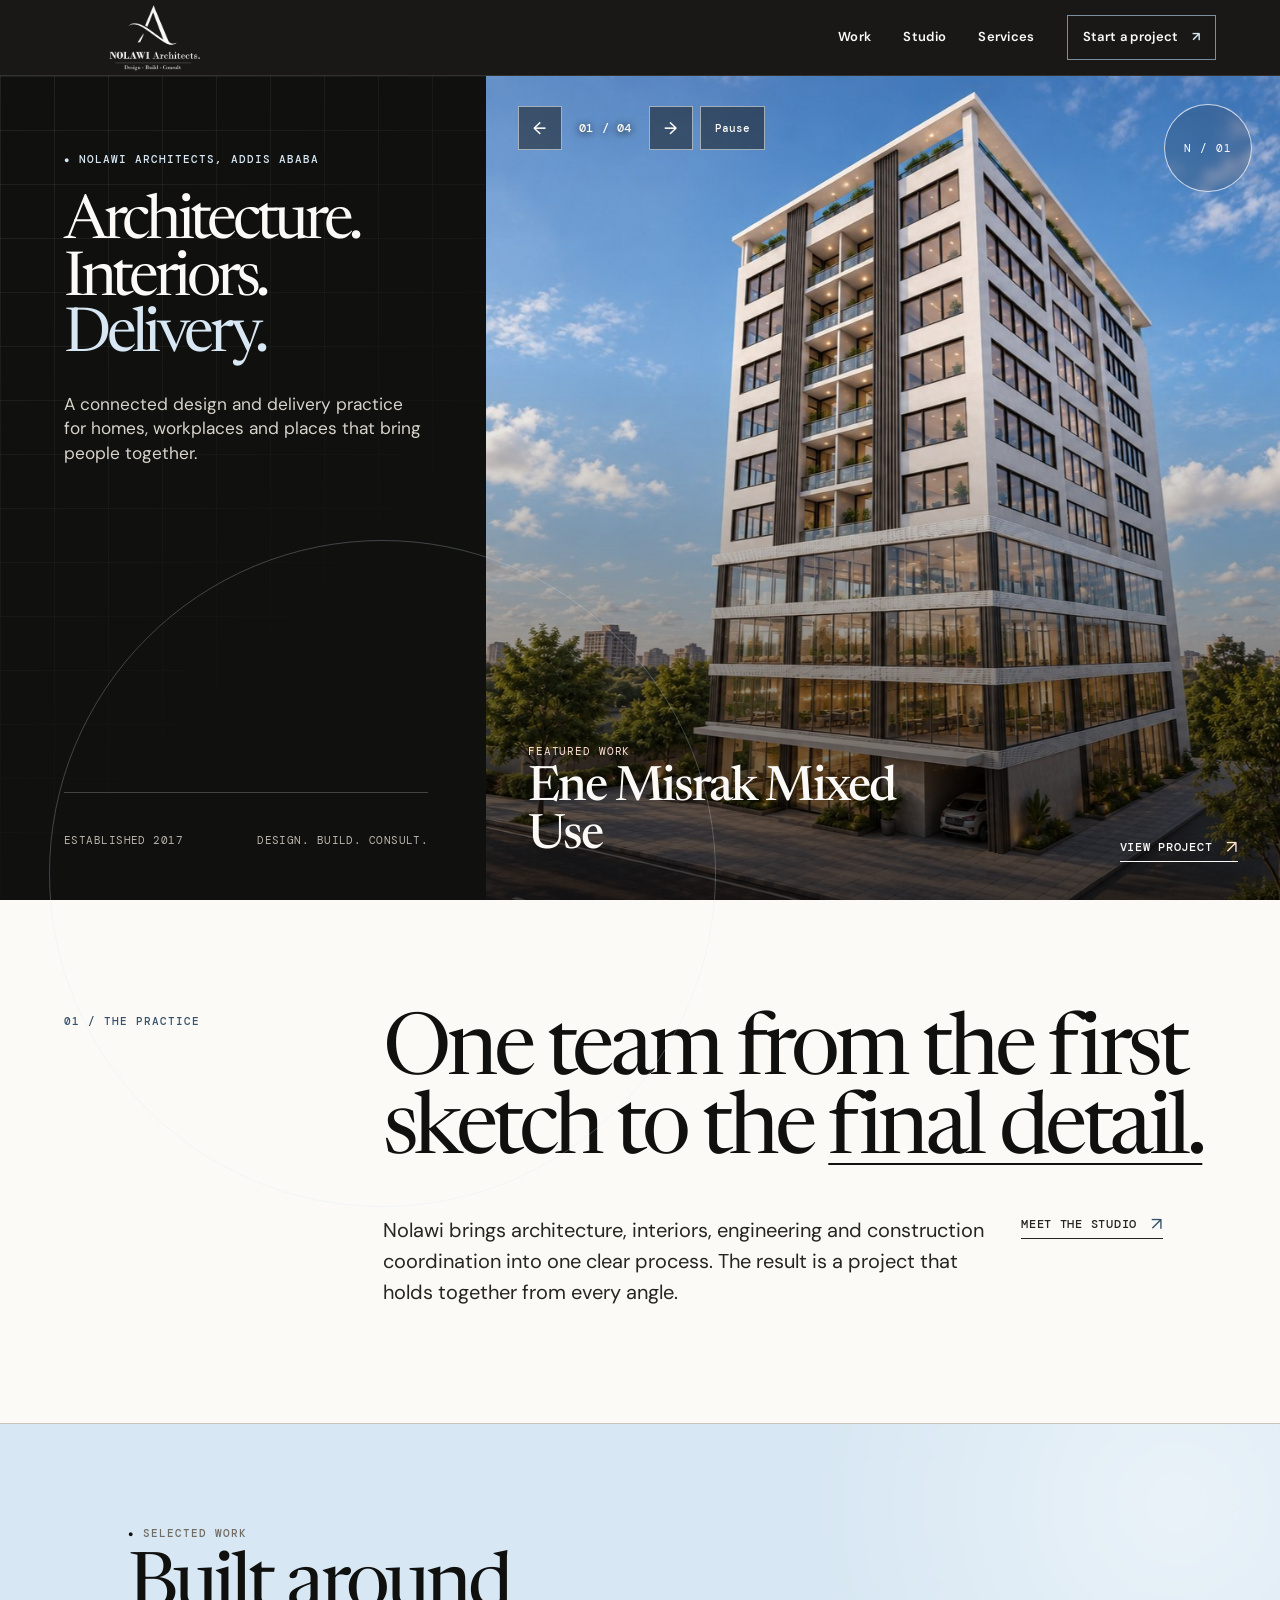
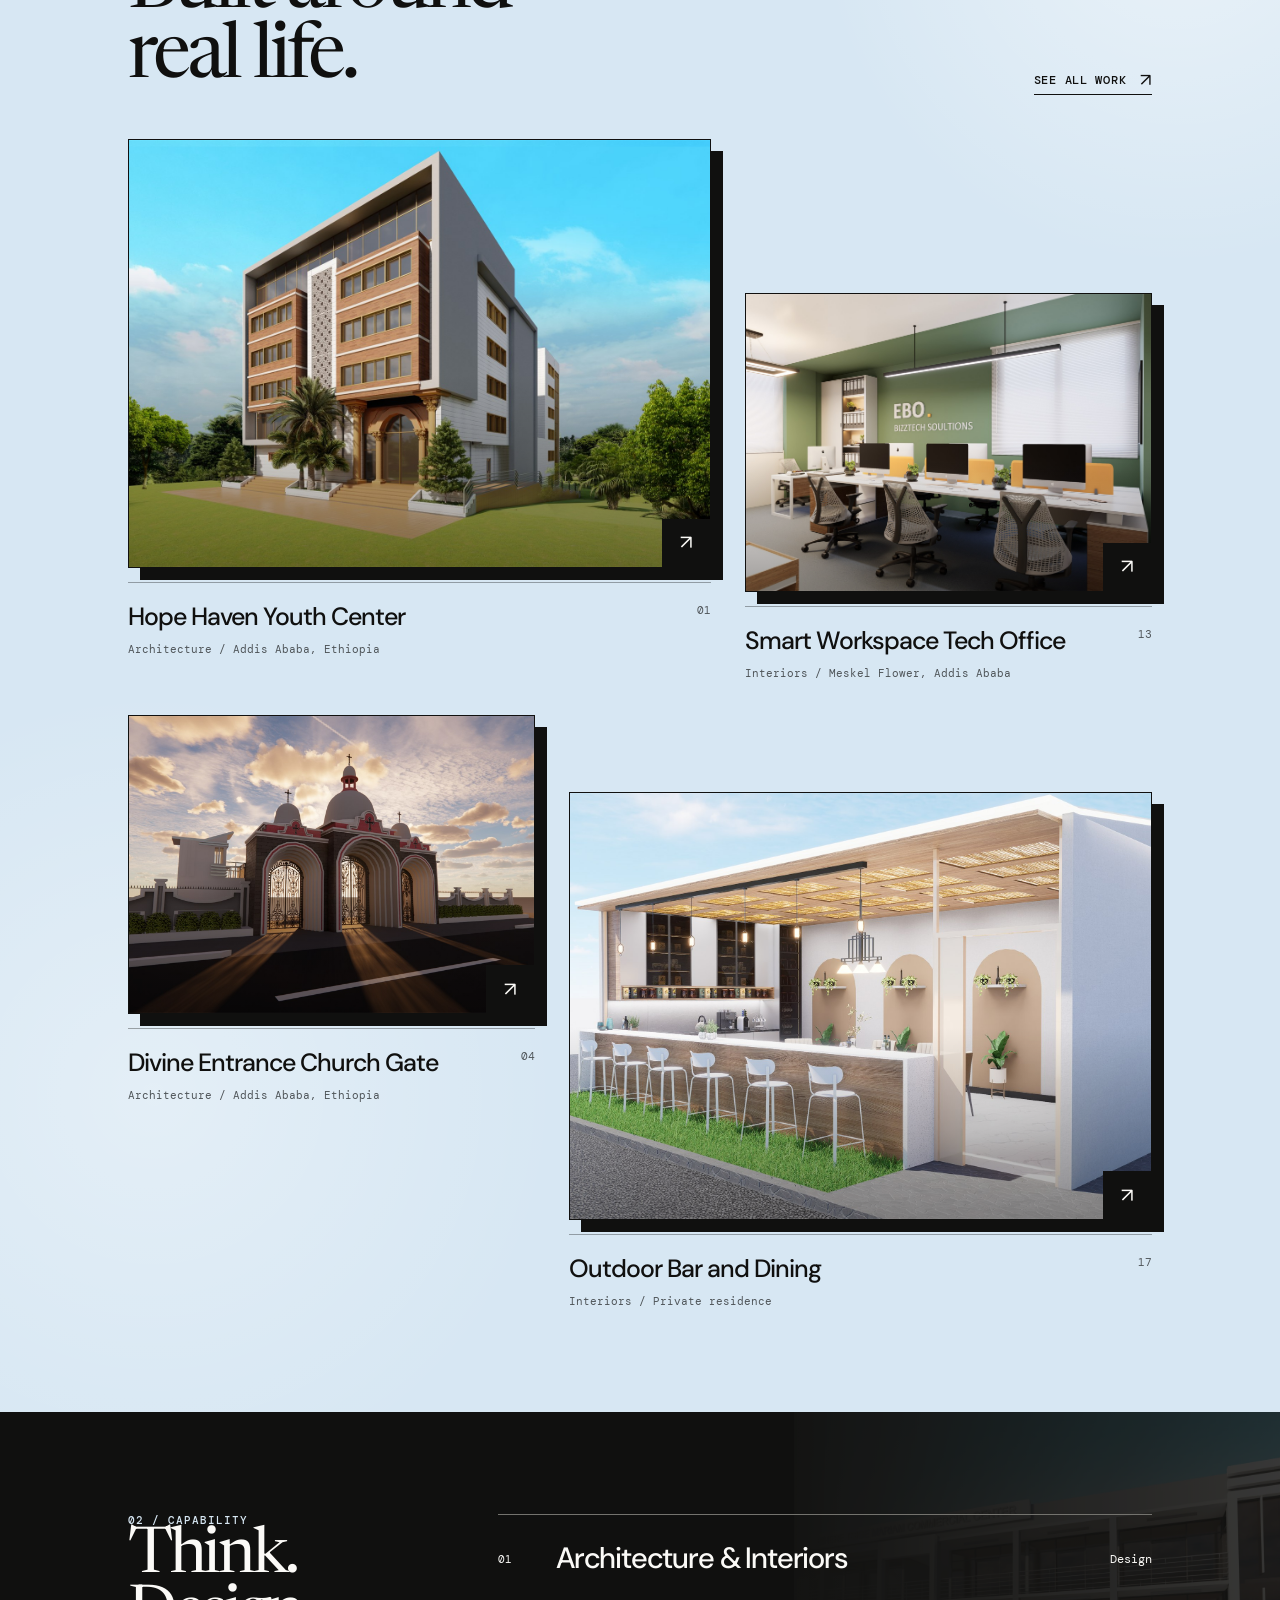
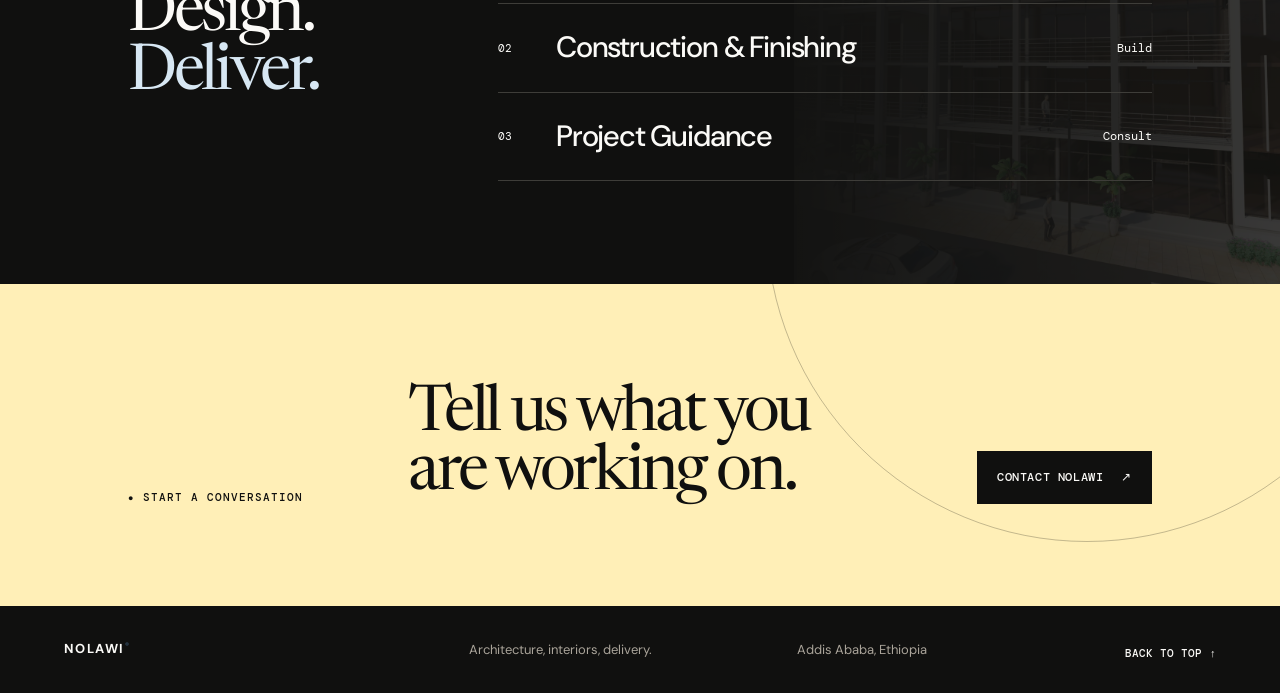
==== index.html @ b0839beb "Align homepage slider with full project catalogue" ====
<!doctype html>
<html lang="en"><head><meta charset="utf-8"><meta name="viewport" content="width=device-width,initial-scale=1"><meta name="theme-color" content="#f5f1e9"><meta name="description" content="Nolawi Architects. Architecture, interiors and project delivery in Addis Ababa."><title>Nolawi Architects | Architecture, Interiors, Delivery</title><link rel="stylesheet" href="styles.css?build=20261101r2"><script src="script.js?build=20261101r2" defer></script></head>
<body id="top"><header class="site-header"><a class="brand" href="index.html" aria-label="Nolawi Architects home"><img src="assets/logo.webp" alt="Nolawi Architects"></a><button class="menu-toggle" type="button" aria-expanded="false" aria-controls="site-nav" aria-label="Open navigation"><span></span><span></span></button><nav class="site-nav" id="site-nav" aria-label="Primary"><a href="work.html">Work</a><a href="studio.html">Studio</a><a href="services.html">Services</a><a class="nav-cta" href="contact.html">Start a project <span>↗</span></a></nav></header>
<main><section class="hero"><div class="hero-intro"><div><p class="eyebrow">Nolawi Architects, Addis Ababa</p><h1 class="display">Architecture.<br>Interiors.<br><em>Delivery.</em></h1><p class="hero-copy">A connected design and delivery practice for homes, workplaces and places that bring people together.</p></div><div class="hero-meta"><span>Established 2017</span><span>Design. Build. Consult.</span></div></div><figure class="hero-visual" data-hero-slider data-slide-number="N / 01" aria-label="Featured architecture projects">
  <div class="hero-slides" data-hero-slides>
    <img class="hero-slide is-active" src="assets/project-05.jpg" alt="Ene Misrak Mixed Use by Nolawi Architects" fetchpriority="high" decoding="async" aria-hidden="false">
    <img class="hero-slide" data-src="assets/project-01.jpg" alt="Hope Haven Youth Center by Nolawi Architects" decoding="async" aria-hidden="true">
    <img class="hero-slide" data-src="assets/project-04.jpg" alt="Divine Entrance Church Gate by Nolawi Architects" decoding="async" aria-hidden="true">
    <img class="hero-slide" data-src="assets/project-13.jpg" alt="Smart Workspace Tech Office by Nolawi Architects" decoding="async" aria-hidden="true">
  </div>
  <div class="hero-slider-controls" role="group" aria-label="Featured projects slideshow">
    <button type="button" data-hero-prev aria-label="Previous featured project">←</button>
    <span class="hero-slide-count" data-hero-count aria-live="off">01 / 04</span>
    <button type="button" data-hero-next aria-label="Next featured project">→</button>
    <button type="button" data-hero-toggle aria-label="Pause slideshow" aria-pressed="false">Pause</button>
  </div>
  <figcaption class="hero-caption"><div><small>Featured work</small><strong data-hero-title>Ene Misrak Mixed Use</strong></div><a class="text-link" data-hero-link href="project.html?slug=ene-misrak">View project <span>↗</span></a></figcaption>
</figure></section>
<section class="statement"><p class="section-no">01 / The practice</p><div><h2 class="display">One team from the first sketch to the <em>final detail.</em></h2><div class="statement-copy"><p>Nolawi brings architecture, interiors, engineering and construction coordination into one clear process. The result is a project that holds together from every angle.</p><a class="text-link" href="studio.html">Meet the studio <span>↗</span></a></div></div></section>
<section class="featured" id="work"><div class="shell"><div class="section-head"><div><p class="eyebrow">Selected work</p><h2 class="display">Built around<br>real life.</h2></div><a class="text-link" href="work.html">See all work <span>↗</span></a></div><div class="project-list"><a class="project-card" href="project.html?slug=hope-haven"><div class="project-image"><img src="assets/garden-house.webp" alt="Hope Haven Youth Center"><i class="project-mark">↗</i></div><div class="project-info"><div><h3>Hope Haven Youth Center</h3><p>Architecture / Addis Ababa</p></div><small>01</small></div></a><a class="project-card" href="project.html?slug=ebo-bizztech"><div class="project-image"><img src="assets/studio-office.webp" alt="EBO BizzTech Office"><i class="project-mark">↗</i></div><div class="project-info"><div><h3>EBO BizzTech Office</h3><p>Interior design / Addis Ababa</p></div><small>04</small></div></a><a class="project-card" href="project.html?slug=bihere-tsige"><div class="project-image"><img src="assets/house-of-light.webp" alt="Bihere Tsige St. Mary Church"><i class="project-mark">↗</i></div><div class="project-info"><div><h3>Bihere Tsige St. Mary Church</h3><p>Architecture / Addis Ababa</p></div><small>02</small></div></a><a class="project-card" href="project.html?slug=outdoor-bar"><div class="project-image"><img src="assets/outdoor-table.webp" alt="Outdoor Bar and Dining"><i class="project-mark">↗</i></div><div class="project-info"><div><h3>Outdoor Bar &amp; Dining</h3><p>Interior design / Private residence</p></div><small>05</small></div></a></div></div></section>
<section class="services-strip"><div class="shell"><div><p class="section-no">02 / Capability</p><h2 class="display">Think.<br>Design.<br><em>Deliver.</em></h2></div><div class="service-rows"><a class="service-row" href="services.html#design"><span>01</span><strong>Architecture &amp; Interiors</strong><small>Design</small></a><a class="service-row" href="services.html#build"><span>02</span><strong>Construction &amp; Finishing</strong><small>Build</small></a><a class="service-row" href="services.html#consult"><span>03</span><strong>Project Guidance</strong><small>Consult</small></a></div></div></section><section class="contact-panel"><div class="shell"><p class="eyebrow">Start a conversation</p><h2 class="display">Tell us what you<br>are working on.</h2><a class="button" href="contact.html">Contact Nolawi <span>↗</span></a></div></section></main>
<footer class="site-footer"><a class="footer-wordmark" href="index.html">NOLAWI<sup>®</sup></a><span>Architecture, interiors, delivery.</span><span>Addis Ababa, Ethiopia</span><a class="to-top" href="#top">Back to top ↑</a></footer></body></html>
---- styles.css ----
@import url('https://fonts.googleapis.com/css2?family=DM+Mono:wght@400;500&family=DM+Sans:opsz,wght@9..40,400;9..40,500;9..40,600;9..40,700&family=Newsreader:opsz,wght@6..72,400;6..72,500;6..72,600&display=swap');

:root {
  --paper: #f5f1e9;
  --white: #fffdf9;
  --ink: #171716;
  --coal: #292724;
  --quiet: #6b6861;
  --line: #d5cfc5;
  --clay: #a6452e;
  --sand: #e9dfd0;
  --display: 'Newsreader', Georgia, serif;
  --sans: 'DM Sans', Arial, sans-serif;
  --mono: 'DM Mono', monospace;
  --edge: clamp(20px, 5vw, 78px);
  --max: 1380px;
}

* { box-sizing: border-box; }
html { scroll-behavior: smooth; scroll-padding-top: 90px; }
body { margin: 0; background: var(--paper); color: var(--ink); font: 400 16px/1.55 var(--sans); -webkit-font-smoothing: antialiased; }
img { display: block; max-width: 100%; }
a { color: inherit; text-decoration: none; }
button { color: inherit; font: inherit; }
h1, h2, h3, p, figure { margin: 0; }
.shell { width: min(calc(100% - var(--edge) * 2), var(--max)); margin-inline: auto; }
.display { font-family: var(--display); font-weight: 400; letter-spacing: -.052em; line-height: .92; }
.eyebrow, .section-no { font: 500 11px/1.2 var(--mono); letter-spacing: .09em; text-transform: uppercase; }
.eyebrow { color: var(--quiet); }
.eyebrow::before { content: '●'; margin-right: 9px; color: var(--clay); font-size: 9px; }
.section-no { color: var(--clay); }

/* Shared navigation */
.site-header { position: sticky; top: 0; z-index: 30; display: flex; align-items: center; justify-content: space-between; gap: 24px; height: 84px; padding: 0 var(--edge); border-bottom: 1px solid var(--line); background: rgba(245, 241, 233, .94); backdrop-filter: blur(14px); }
.brand { display: block; width: 148px; height: 61px; }
.brand img { width: 100%; height: 100%; object-fit: contain; object-position: left center; }
.site-nav { display: flex; align-items: center; gap: clamp(20px, 2.5vw, 42px); font-size: 13px; font-weight: 600; letter-spacing: .025em; }
.site-nav a { transition: color .2s ease, background .2s ease; }
.site-nav a:hover, .site-nav a[aria-current='page'] { color: var(--clay); }
.site-nav .nav-cta { display: inline-flex; align-items: center; gap: 13px; padding: 11px 15px; color: var(--white); background: var(--ink); }
.site-nav .nav-cta:hover { color: var(--white); background: var(--clay); }
.nav-cta span { color: #f2bdab; }
.menu-toggle { display: none; }
.site-footer { display: grid; grid-template-columns: 1.25fr 1fr 1fr auto; gap: 22px; align-items: end; padding: 33px var(--edge); color: var(--quiet); border-top: 1px solid var(--line); font-size: 13px; }
.footer-wordmark { color: var(--ink); font-weight: 700; letter-spacing: .11em; }
.footer-wordmark sup { color: var(--clay); font-size: 8px; }
.to-top { color: var(--ink); text-align: right; font: 500 11px var(--mono); text-transform: uppercase; }
.text-link { display: inline-flex; align-items: center; gap: 14px; padding-bottom: 5px; border-bottom: 1px solid currentColor; font: 500 12px var(--mono); letter-spacing: .06em; text-transform: uppercase; white-space: nowrap; }
.text-link span { color: var(--clay); font: 18px/1 var(--sans); transition: transform .2s ease; }
.text-link:hover span { transform: translate(3px, -3px); }
.button { display: inline-flex; align-items: center; justify-content: center; gap: 18px; min-height: 53px; padding: 0 20px; color: var(--white); background: var(--ink); font: 500 12px var(--mono); letter-spacing: .05em; text-transform: uppercase; transition: transform .2s ease, background .2s ease; }
.button:hover { transform: translateY(-3px); background: var(--clay); }

/* Home */
.hero { display: grid; grid-template-columns: minmax(280px, .88fr) minmax(0, 1.5fr); min-height: calc(100svh - 84px); }
.hero-intro { display: flex; flex-direction: column; justify-content: space-between; padding: clamp(42px, 7vw, 104px) clamp(24px, 4vw, 62px) clamp(38px, 5vw, 68px) var(--edge); border-right: 1px solid var(--line); }
.hero-intro h1 { max-width: 540px; margin: 22px 0 26px; font-size: clamp(57px, 6.4vw, 106px); }
.hero-intro h1 em, .statement h2 em, .services-strip h2 em, .page-intro h1 em, .studio-copy h2 em { color: var(--clay); font-style: normal; }
.hero-copy { max-width: 360px; color: var(--coal); font-size: clamp(17px, 1.4vw, 21px); line-height: 1.42; }
.hero-meta { display: flex; justify-content: space-between; gap: 18px; padding-top: 40px; border-top: 1px solid var(--line); color: var(--quiet); font: 11px/1.45 var(--mono); letter-spacing: .04em; text-transform: uppercase; }
.hero-visual { position: relative; min-height: 560px; overflow: hidden; background: #c5c0b6; }
.hero-visual img { position: absolute; inset: 0; width: 100%; height: 100%; object-fit: cover; object-position: center; transform: translate3d(0, var(--scroll-shift, 0), 0) scale(1.04); transition: transform .18s linear; }
.hero-visual::after, .project-image::after { position: absolute; inset: 55% 0 0; content: ''; background: linear-gradient(transparent, rgba(0, 0, 0, .38)); pointer-events: none; }
.hero-caption { position: absolute; z-index: 1; right: clamp(24px, 4vw, 56px); bottom: clamp(24px, 4vw, 56px); left: clamp(24px, 4vw, 56px); display: flex; align-items: end; justify-content: space-between; gap: 20px; color: var(--white); }
.hero-caption small { display: block; margin-bottom: 7px; color: #ffe0d5; font: 11px var(--mono); letter-spacing: .08em; text-transform: uppercase; }
.hero-caption strong { display: block; font: 500 clamp(27px, 3.3vw, 48px)/1 var(--display); letter-spacing: -.04em; }
.hero-caption .text-link span { color: #ffe0d5; }
.statement { display: grid; grid-template-columns: .6fr 1.4fr; gap: 7vw; padding: clamp(70px, 10vw, 145px) var(--edge); border-bottom: 1px solid var(--line); }
.statement h2 { max-width: 800px; font-size: clamp(42px, 5.3vw, 76px); }
.statement-copy { align-self: end; max-width: 440px; color: var(--coal); font-size: 18px; }
.statement-copy .text-link { margin-top: 28px; }
.featured { padding: clamp(66px, 8vw, 112px) var(--edge); color: var(--white); background: var(--ink); }
.section-head { display: flex; align-items: end; justify-content: space-between; gap: 24px; margin-bottom: 44px; }
.section-head h2 { margin-top: 14px; font-size: clamp(47px, 5.1vw, 73px); }
.section-head .eyebrow { color: #c4bdb1; }
.section-head .eyebrow::before, .section-head .text-link span { color: #f29b7c; }
.project-list { display: grid; grid-template-columns: repeat(12, 1fr); gap: 26px; }
.project-card { display: block; min-width: 0; }
.project-card:nth-child(1) { grid-column: span 7; }
.project-card:nth-child(2) { grid-column: span 5; padding-top: 12vw; }
.project-card:nth-child(3) { grid-column: span 5; }
.project-card:nth-child(4) { grid-column: span 7; padding-top: 6vw; }
.project-image { position: relative; overflow: hidden; aspect-ratio: 1.36; background: #4c4a46; }
.project-image img { width: 100%; height: 100%; object-fit: cover; transition: transform .7s cubic-bezier(.2, .65, .25, 1); }
.project-card:hover .project-image img { transform: scale(1.045); }
.project-mark { position: absolute; z-index: 1; right: 0; bottom: 0; display: grid; width: 48px; height: 48px; place-items: center; color: var(--ink); background: #f29b7c; font-size: 20px; }
.project-info { display: flex; justify-content: space-between; gap: 20px; margin-top: 14px; padding-top: 15px; border-top: 1px solid rgba(255, 255, 255, .25); }
.project-info h3 { font-size: clamp(18px, 2vw, 25px); font-weight: 500; letter-spacing: -.04em; }
.project-info p, .project-info small { margin-top: 5px; color: #c4bdb1; font: 11px/1.4 var(--mono); }
.project-info small { flex: none; }
.services-strip { padding: clamp(68px, 8vw, 112px) var(--edge); background: var(--sand); }
.services-strip > .shell { display: grid; grid-template-columns: .6fr 1.4fr; gap: 7vw; }
.services-strip h2 { font-size: clamp(42px, 5vw, 70px); }
.service-rows { border-top: 1px solid var(--ink); }
.service-row { display: grid; grid-template-columns: 42px 1fr auto; align-items: center; gap: 20px; padding: 21px 0; border-bottom: 1px solid var(--line); transition: padding .2s ease; }
.service-row:hover { padding-inline: 9px; }
.service-row span { color: var(--clay); font: 11px var(--mono); }
.service-row strong { font-size: clamp(21px, 2.3vw, 31px); font-weight: 500; letter-spacing: -.04em; }
.service-row small { color: var(--quiet); font: 12px var(--mono); }
.contact-panel { padding: clamp(66px, 8vw, 112px) var(--edge); color: var(--white); background: var(--clay); }
.contact-panel > .shell { display: grid; grid-template-columns: .6fr 1.4fr auto; gap: 5vw; align-items: end; }
.contact-panel .eyebrow { color: #ffd9cf; }
.contact-panel .eyebrow::before { color: var(--white); }
.contact-panel h2 { font-size: clamp(45px, 5vw, 72px); }
.contact-panel .button { color: var(--ink); background: var(--white); }

/* Interior pages */
.page-intro { display: grid; grid-template-columns: .7fr 1.3fr; gap: 8vw; padding: clamp(75px, 10vw, 136px) var(--edge) clamp(55px, 7vw, 92px); border-bottom: 1px solid var(--line); }
.page-intro h1 { margin-top: 17px; font-size: clamp(55px, 7.2vw, 106px); }
.page-intro p { align-self: end; max-width: 470px; font-size: clamp(18px, 1.8vw, 24px); line-height: 1.38; }
.page-intro p:last-child { color: var(--quiet); font: 12px/1.5 var(--mono); letter-spacing: .04em; text-transform: uppercase; }
.work-page { padding: 0 var(--edge) clamp(76px, 9vw, 128px); }
.filter-bar { display: flex; align-items: center; gap: 10px; padding: 25px 0; border-bottom: 1px solid var(--line); }
.filter-title { margin-right: auto; color: var(--quiet); font: 11px var(--mono); letter-spacing: .07em; text-transform: uppercase; }
.filter-button { padding: 8px 11px; border: 1px solid transparent; color: var(--quiet); background: transparent; cursor: pointer; font: 500 11px var(--mono); letter-spacing: .05em; text-transform: uppercase; }
.filter-button.is-active, .filter-button:hover { border-color: var(--ink); color: var(--ink); }
.all-projects { display: grid; grid-template-columns: repeat(3, minmax(0, 1fr)); gap: 54px 26px; padding-top: 42px; }
.all-projects .project-card { grid-column: auto; padding-top: 0; color: var(--ink); }
.all-projects .project-info { border-color: var(--line); }
.all-projects .project-info p, .all-projects .project-info small { color: var(--quiet); }
.all-projects .project-mark { color: var(--white); background: var(--clay); }
.all-projects .project-card[hidden] { display: none; }
.studio-grid { display: grid; grid-template-columns: 1fr 1fr; gap: 8vw; align-items: center; padding: clamp(62px, 8vw, 114px) var(--edge); }
.studio-photo { overflow: hidden; aspect-ratio: .95; }
.studio-photo img, .project-hero img { width: 100%; height: 100%; object-fit: cover; transform: translate3d(0, var(--scroll-shift, 0), 0) scale(1.04); transition: transform .18s linear; }
.studio-copy h2 { margin: 19px 0 24px; font-size: clamp(43px, 5vw, 69px); }
.studio-copy p:not(.eyebrow) { max-width: 500px; margin-bottom: 16px; color: var(--coal); font-size: 17px; }
.principles { padding: clamp(65px, 8vw, 106px) var(--edge); color: var(--white); background: var(--ink); }
.principle-grid { display: grid; grid-template-columns: repeat(3, 1fr); gap: 28px; margin-top: 42px; }
.principle { padding-top: 16px; border-top: 1px solid rgba(255, 255, 255, .27); }
.principle span { color: #f29b7c; font: 11px var(--mono); }
.principle h3 { margin: 34px 0 9px; font: 500 clamp(23px, 2.5vw, 34px) var(--display); letter-spacing: -.04em; }
.principle p { max-width: 330px; color: #c6beb1; }
.service-page { padding: 0 var(--edge) clamp(72px, 9vw, 120px); }
.service-card { display: grid; grid-template-columns: .65fr 1.35fr; gap: 8vw; padding: 35px 0; border-bottom: 1px solid var(--line); scroll-margin-top: 100px; }
.service-title { display: flex; align-items: baseline; gap: 18px; }
.service-title span { color: var(--clay); font: 11px var(--mono); }
.service-title h2 { font-size: clamp(36px, 5vw, 65px); }
.service-desc { display: grid; grid-template-columns: 1fr 1fr; gap: 30px; align-items: start; }
.service-desc > p { font-size: 18px; }
.service-desc ul { margin: 0; padding: 0; list-style: none; }
.service-desc li { padding: 7px 0; border-bottom: 1px solid var(--line); color: var(--quiet); }
.contact-grid { display: grid; grid-template-columns: 1fr 1fr; gap: 6vw; padding: clamp(62px, 8vw, 112px) var(--edge); }
.contact-email { display: inline-flex; align-items: center; justify-content: space-between; width: 100%; padding: 18px 0; border-bottom: 2px solid var(--ink); font-size: clamp(22px, 3vw, 41px); letter-spacing: -.05em; overflow-wrap: anywhere; }
.contact-email span { color: var(--clay); }
.contact-list { display: grid; grid-template-columns: 100px 1fr; gap: 13px 20px; margin-top: 34px; }
.contact-list dt { color: var(--quiet); font: 11px var(--mono); letter-spacing: .06em; text-transform: uppercase; }
.contact-list dd { margin: 0; }
.contact-list a:hover { color: var(--clay); }
.contact-location { display: flex; flex-direction: column; justify-content: space-between; min-height: 390px; padding: clamp(30px, 5vw, 65px); color: var(--white); background: var(--ink); }
.contact-location h2 { font-size: clamp(40px, 5vw, 67px); }
.contact-location p { color: #c9c0b4; }
.contact-location .text-link span { color: #f29b7c; }
.project-header { padding: clamp(65px, 8vw, 116px) var(--edge) 40px; }
.project-header h1 { max-width: 1050px; margin: 15px 0 28px; font-size: clamp(55px, 7.5vw, 105px); }
.project-summary { display: flex; align-items: end; justify-content: space-between; gap: 30px; max-width: 960px; padding-top: 18px; border-top: 1px solid var(--line); }
.project-summary p { max-width: 620px; font-size: clamp(18px, 1.9vw, 25px); }
.project-hero { height: min(58vw, 760px); margin: 0 var(--edge); overflow: hidden; background: #ccc6bb; }
.project-copy { display: grid; grid-template-columns: .6fr 1.4fr; gap: 8vw; padding: clamp(65px, 8vw, 110px) var(--edge); }
.project-copy > div { max-width: 700px; }
.project-copy p:last-child { font-size: clamp(19px, 2vw, 26px); line-height: 1.5; }
.project-copy .button { margin-top: 28px; }

@media (max-width: 900px) {
  .hero, .page-intro, .statement, .services-strip > .shell, .contact-panel > .shell { grid-template-columns: 1fr; }
  .hero-intro { border-right: 0; }
  .hero-visual { min-height: 580px; }
  .contact-panel > .shell { gap: 32px; }
  .all-projects { grid-template-columns: repeat(2, minmax(0, 1fr)); }
  .studio-grid, .contact-grid { gap: 42px; }
  .site-footer { grid-template-columns: 1fr 1fr; }
  .to-top { text-align: left; }
}

@media (max-width: 640px) {
  :root { --edge: 20px; }
  body { font-size: 15px; }
  .site-header { height: 68px; }
  .brand { width: 130px; height: 54px; }
  .menu-toggle { display: grid; width: 40px; height: 40px; place-items: center; border: 1px solid var(--ink); background: transparent; cursor: pointer; }
  .menu-toggle span { display: block; width: 16px; height: 1px; margin: 3px 0; background: var(--ink); transition: transform .2s ease; }
  .menu-toggle[aria-expanded='true'] span:first-child { transform: translateY(3.5px) rotate(45deg); }
  .menu-toggle[aria-expanded='true'] span:last-child { transform: translateY(-3.5px) rotate(-45deg); }
  .site-nav { position: absolute; top: 68px; right: 0; left: 0; display: none; flex-direction: column; align-items: stretch; gap: 0; padding: 10px var(--edge) 20px; border-bottom: 1px solid var(--ink); background: var(--paper); }
  .site-nav.is-open { display: flex; }
  .site-nav a { padding: 13px 0; border-bottom: 1px solid var(--line); font-size: 16px; }
  .site-nav .nav-cta { justify-content: space-between; margin-top: 10px; padding: 13px; border: 0; }
  .hero { min-height: auto; }
  .hero-intro { min-height: 520px; padding: 57px var(--edge) 30px; }
  .hero-intro h1 { font-size: clamp(54px, 15vw, 80px); }
  .hero-meta { padding-top: 28px; }
  .hero-visual { min-height: 510px; }
  .hero-caption, .section-head, .project-summary { flex-direction: column; align-items: start; }
  .hero-caption strong { font-size: 35px; }
  .statement, .featured, .services-strip, .contact-panel { padding-inline: var(--edge); }
  .statement { gap: 34px; }
  .statement h2, .services-strip h2 { font-size: clamp(42px, 12vw, 62px); }
  .section-head { margin-bottom: 30px; }
  .project-list { grid-template-columns: 1fr; gap: 42px; }
  .project-card:nth-child(n) { grid-column: auto; padding-top: 0; }
  .project-image { aspect-ratio: 1.1; }
  .services-strip > .shell { gap: 38px; }
  .service-row { grid-template-columns: 28px 1fr auto; gap: 10px; }
  .service-row small { display: none; }
  .contact-panel > .shell { gap: 24px; }
  .page-intro { gap: 30px; padding-block: 60px; }
  .page-intro h1 { font-size: clamp(51px, 14vw, 75px); }
  .filter-bar { flex-wrap: wrap; }
  .filter-title { flex-basis: 100%; }
  .all-projects { grid-template-columns: 1fr; gap: 38px; padding-top: 30px; }
  .studio-grid, .contact-grid { grid-template-columns: 1fr; padding-block: 60px; }
  .studio-photo { aspect-ratio: 1.08; }
  .principle-grid { grid-template-columns: 1fr; gap: 28px; }
  .service-card { display: block; padding: 27px 0; }
  .service-desc { grid-template-columns: 1fr; gap: 20px; margin: 18px 0 0 34px; }
  .contact-location { min-height: 330px; }
  .project-header { padding-top: 57px; }
  .project-header h1 { font-size: clamp(48px, 13.5vw, 70px); }
  .project-summary { gap: 22px; }
  .project-hero { height: 112vw; margin-inline: 0; }
  .project-copy { display: block; }
  .project-copy > div { margin-top: 22px; }
  .site-footer { gap: 16px; padding-block: 26px; }
}

@media (prefers-reduced-motion: reduce) {
  *, *::before, *::after { scroll-behavior: auto !important; animation-duration: .01ms !important; transition-duration: .01ms !important; }
}

/* Nolawi rebuild: dense image-led editorial system */
:root { --paper: #e9e5de; --white: #fbfaf7; --ink: #10100f; --coal: #262521; --quiet: #716d65; --line: #c9c3b9; --clay: #36516a; }
body { background: var(--paper); }
.site-header { height: 76px; color: var(--white); border-color: #31312e; background: rgba(16, 16, 15, .96); }
.brand { width: 122px; height: 52px; padding: 5px 10px; background: var(--paper); }
.site-nav a:hover, .site-nav a[aria-current='page'] { color: #d7e7f3; }
.site-nav .nav-cta { border: 1px solid #7b8f9e; color: var(--white); background: transparent; }
.site-nav .nav-cta:hover { color: var(--ink); background: var(--white); }
.nav-cta span { color: #d7e7f3; }
.site-footer { color: #aaa49a; border: 0; background: var(--ink); }
.footer-wordmark, .to-top { color: var(--white); }

.hero { grid-template-columns: minmax(360px, .93fr) minmax(0, 1.52fr); min-height: calc(100svh - 76px); background: var(--ink); }
.hero-intro { position: relative; z-index: 1; padding: clamp(42px, 6vw, 90px) clamp(28px, 4.5vw, 68px) clamp(30px, 4vw, 58px) var(--edge); color: var(--white); border: 0; }
.hero-intro::before { position: absolute; top: 0; right: 0; bottom: 0; left: 0; content: ''; pointer-events: none; background-image: linear-gradient(rgba(255,255,255,.08) 1px, transparent 1px), linear-gradient(90deg, rgba(255,255,255,.08) 1px, transparent 1px); background-size: 54px 54px; mask-image: linear-gradient(135deg, #000, transparent 72%); }
.hero-intro > * { position: relative; z-index: 1; }
.hero-intro .eyebrow { color: #d7e7f3; }
.hero-intro .eyebrow::before { color: #d7e7f3; }
.hero-intro h1 { max-width: 600px; margin-top: 30px; font-size: clamp(65px, 7vw, 118px); letter-spacing: -.07em; }
.hero-intro h1 em { color: #d7e7f3; }
.hero-copy { max-width: 385px; color: #d7d3ca; font-size: clamp(17px, 1.35vw, 21px); }
.hero-meta { color: #bbb5ab; border-color: #44433f; }
.hero-visual { min-height: 650px; }
.hero-visual::before { position: absolute; z-index: 2; top: 28px; right: 28px; display: grid; width: 86px; height: 86px; place-items: center; border: 1px solid rgba(255,255,255,.8); border-radius: 50%; color: white; content: 'N / 01'; font: 11px var(--mono); letter-spacing: .08em; animation: slow-spin 15s linear infinite; }
.hero-visual::after { inset: 35% 0 0; background: linear-gradient(transparent, rgba(0,0,0,.72)); }
.hero-caption { left: 42px; right: 42px; bottom: 38px; }
.hero-caption strong { font-size: clamp(31px, 3.8vw, 56px); }

.statement { grid-template-columns: .45fr 1.55fr; gap: 6vw; padding-block: clamp(74px, 9vw, 132px); background: var(--white); }
.statement h2 { max-width: 900px; font-size: clamp(54px, 6.7vw, 104px); }
.statement h2 em { color: var(--ink); text-decoration: underline; text-decoration-thickness: 2px; text-underline-offset: .12em; }
.statement-copy { display: grid; grid-template-columns: minmax(0, 1fr) auto; gap: 28px; max-width: 780px; margin-top: 42px; font-size: 20px; }
.statement-copy .text-link { margin-top: 0; align-self: start; }

.featured { padding-block: clamp(70px, 8vw, 120px); color: var(--ink); background: #d7e7f3; }
.section-head .eyebrow { color: var(--quiet); }
.section-head .eyebrow::before, .section-head .text-link span { color: var(--ink); }
.section-head h2 { font-size: clamp(56px, 6vw, 94px); }
.project-list { gap: 34px; }
.project-image { border: 1px solid var(--ink); box-shadow: 12px 12px 0 var(--ink); }
.project-mark { color: var(--white); background: var(--ink); }
.project-info { border-color: rgba(16,16,15,.35); }
.project-info p, .project-info small { color: #4f5559; }

.services-strip { color: var(--white); background: var(--ink); }
.services-strip h2 em { color: #d7e7f3; }
.services-strip .section-no { color: #d7e7f3; }
.service-rows { border-color: #74736e; }
.service-row { border-color: #3e3d39; }
.service-row:hover { color: var(--ink); background: #d7e7f3; }
.service-row span, .service-row small { color: inherit; }
.contact-panel { position: relative; overflow: hidden; color: var(--ink); background: #ffefb7; }
.contact-panel::after { position: absolute; top: -30vw; right: -10vw; width: 50vw; height: 50vw; border: 1px solid var(--ink); border-radius: 50%; content: ''; opacity: .25; }
.contact-panel > .shell { position: relative; z-index: 1; }
.contact-panel .eyebrow { color: var(--ink); }
.contact-panel .eyebrow::before { color: var(--ink); }
.contact-panel .button { color: var(--white); background: var(--ink); }

.page-intro { position: relative; grid-template-columns: minmax(300px, 1.06fr) minmax(280px, .94fr); min-height: min(61vw, 660px); align-items: end; padding-top: clamp(80px, 9vw, 140px); color: var(--white); border: 0; background: var(--ink); overflow: hidden; }
.page-intro::before { position: absolute; inset: 0; content: ''; opacity: .38; background-image: linear-gradient(90deg, transparent 49.9%, #6b6963 50%, transparent 50.1%), linear-gradient(#6b6963 1px, transparent 1px); background-size: 100% 100%, 100% 25%; pointer-events: none; }
.page-intro > * { position: relative; z-index: 1; }
.page-intro h1 { margin-top: 21px; font-size: clamp(64px, 8.1vw, 128px); }
.page-intro h1 em { color: #d7e7f3; }
.page-intro .eyebrow, .page-intro p:last-child { color: #d7e7f3; }
.page-intro .eyebrow::before { color: #d7e7f3; }
.page-intro p { max-width: 500px; color: #f2eee7; font-size: clamp(20px, 2vw, 29px); }

.work-page { padding-top: 0; background: var(--white); }
.filter-bar { padding-block: 28px; }
.filter-button.is-active, .filter-button:hover { color: var(--white); border-color: var(--ink); background: var(--ink); }
.all-projects { gap: 64px 30px; }
.all-projects .project-image { box-shadow: 9px 9px 0 #d7e7f3; }
.all-projects .project-info { padding-top: 16px; }
.studio-grid { min-height: 720px; color: var(--white); background: var(--ink); }
.studio-photo { box-shadow: 18px 18px 0 #d7e7f3; }
.studio-copy p:not(.eyebrow) { color: #d3cec5; }
.studio-copy .eyebrow { color: #d7e7f3; }
.studio-copy .eyebrow::before { color: #d7e7f3; }
.studio-copy h2 em { color: #d7e7f3; }
.studio-copy .text-link span { color: #d7e7f3; }
.principles { color: var(--ink); background: var(--white); }
.principle { border-color: var(--line); }
.principle span { color: var(--ink); }
.principle p { color: var(--quiet); }
.service-page { padding-top: 18px; padding-bottom: 0; background: var(--white); }
.service-card { position: relative; min-height: 260px; padding: 52px 28px; border-bottom: 10px solid var(--paper); background: #d7e7f3; transition: transform .25s ease, background .25s ease; }
.service-card:nth-child(2) { color: var(--white); background: var(--ink); }
.service-card:nth-child(3) { background: #ffefb7; }
.service-card:hover { z-index: 2; transform: scale(1.015); }
.service-card:nth-child(2) .service-desc li { color: #d7d3ca; border-color: #4b4b46; }
.service-card .service-desc { align-self: end; }
.contact-grid { min-height: 620px; padding-block: 0; background: var(--white); }
.contact-grid > div { padding: clamp(55px, 8vw, 112px) 0; }
.contact-email { font-size: clamp(26px, 3.8vw, 55px); }
.contact-location { min-height: 620px; margin-right: calc(var(--edge) * -1); padding: clamp(38px, 5vw, 72px); background: linear-gradient(180deg, rgba(12,12,11,.28), rgba(12,12,11,.88)), url('assets/warm-interiors.webp') center/cover; }
.contact-location .eyebrow { color: #d7e7f3; }
.contact-location .eyebrow::before, .contact-location .text-link span { color: #d7e7f3; }
.project-header { color: var(--white); background: var(--ink); }
.project-header .eyebrow { color: #d7e7f3; }
.project-header .eyebrow::before { color: #d7e7f3; }
.project-summary { border-color: #51504b; }
.project-hero { margin: 0; height: min(63vw, 820px); }
.project-copy { background: var(--white); }

@keyframes slow-spin { to { transform: rotate(360deg); } }

@media (max-width: 900px) {
  .hero { grid-template-columns: 1fr; }
  .hero-intro { min-height: 600px; }
  .statement-copy { grid-template-columns: 1fr; max-width: 500px; }
  .page-intro { min-height: auto; }
  .contact-location { margin-right: 0; }
}

@media (max-width: 640px) {
  .site-header { color: var(--ink); background: var(--paper); border-color: var(--line); }
  .site-nav { color: var(--ink); }
  .site-nav .nav-cta { color: var(--white); background: var(--ink); border-color: var(--ink); }
  .hero-intro { min-height: 535px; }
  .hero-intro h1 { font-size: clamp(62px, 18vw, 92px); }
  .hero-visual { min-height: 460px; }
  .hero-visual::before { top: 18px; right: 18px; width: 62px; height: 62px; font-size: 9px; }
  .hero-caption { right: 22px; bottom: 24px; left: 22px; }
  .statement h2, .section-head h2 { font-size: clamp(53px, 15vw, 74px); }
  .statement-copy { font-size: 17px; }
  .project-image { box-shadow: 8px 8px 0 var(--ink); }
  .page-intro { min-height: 530px; }
  .page-intro h1 { font-size: clamp(59px, 17vw, 85px); }
  .service-card { padding: 36px 20px; }
  .contact-grid > div { padding-block: 58px; }
  .contact-location { min-height: 470px; }
}

/* Ambient motion: architectural, slow, and never required to read the page. */
.featured, .services-strip, .studio-grid, .contact-panel, .page-intro { isolation: isolate; }
.featured::before, .services-strip::before, .studio-grid::before, .contact-panel::before { position: absolute; z-index: 0; content: ''; pointer-events: none; }
.featured { position: relative; background-image: radial-gradient(circle at 92% 5%, rgba(255,255,255,.48), transparent 19%), radial-gradient(circle at 12% 80%, rgba(255,255,255,.32), transparent 24%); }
.services-strip { position: relative; overflow: hidden; }
.services-strip::before { top: 0; right: 0; bottom: 0; width: min(38%, 570px); opacity: .18; background: linear-gradient(90deg, var(--ink), transparent), url('assets/city-workplace.webp') center/cover; mix-blend-mode: screen; }
.services-strip > .shell { position: relative; z-index: 1; }
.studio-grid { position: relative; overflow: hidden; }
.studio-grid::before { top: 0; right: 0; bottom: 0; width: min(34%, 520px); opacity: .13; background: linear-gradient(90deg, var(--ink), transparent), url('assets/airport-office.webp') center/cover; mix-blend-mode: screen; }
.studio-grid > * { position: relative; z-index: 1; }
.contact-panel::before { inset: 0; opacity: .25; background-image: linear-gradient(90deg, transparent 49.85%, var(--ink) 50%, transparent 50.15%), linear-gradient(0deg, transparent 49.85%, var(--ink) 50%, transparent 50.15%); background-size: 98px 98px; }
.page-intro::after { position: absolute; z-index: 0; width: min(45vw, 640px); height: min(45vw, 640px); border: 1px solid rgba(215,231,243,.22); border-radius: 50%; content: ''; pointer-events: none; transform: translate(calc(-22% + var(--page-progress, 0) * 28%), 32%); }
.page-intro > * { z-index: 1; }

@media (prefers-reduced-motion: no-preference) {
  .has-motion .hero-intro::before { animation: blueprint-drift 22s linear infinite; }
  .has-motion .hero-intro::after { position: absolute; z-index: 0; right: -18vw; bottom: -24vw; width: 52vw; height: 52vw; border: 1px solid rgba(215,231,243,.25); border-radius: 50%; content: ''; pointer-events: none; animation: orbit-drift 16s ease-in-out infinite alternate; }
  .has-motion .page-intro::before { animation: blueprint-breathe 14s ease-in-out infinite alternate; }
  .has-motion .page-intro::after { animation: halo-drift 18s ease-in-out infinite alternate; }
  .has-motion .featured { animation: surface-shift 16s ease-in-out infinite alternate; }
  .has-motion .services-strip::before { animation: image-breathe 15s ease-in-out infinite alternate; }
  .has-motion .studio-grid::before { animation: image-breathe 18s ease-in-out -5s infinite alternate; }
  .has-motion .contact-panel::before { animation: grid-glide 20s linear infinite; }
  .has-motion .project-image::after { animation: shade-breathe 9s ease-in-out infinite alternate; }
  .has-motion .project-card:hover .project-mark { animation: arrow-turn .45s cubic-bezier(.2,.8,.2,1) both; }
}

@keyframes blueprint-drift { to { background-position: 54px 54px, 54px 54px; } }
@keyframes blueprint-breathe { to { opacity: .55; background-position: 0 0, 0 25%; } }
@keyframes orbit-drift { to { transform: translate(-8%, -6%) scale(1.1); } }
@keyframes halo-drift { to { transform: translate(calc(-4% + var(--page-progress, 0) * 30%), 12%) scale(1.08); } }
@keyframes surface-shift { to { background-position: 6% 8%, 95% 92%; } }
@keyframes image-breathe { to { transform: scale(1.09); opacity: .2; } }
@keyframes grid-glide { to { background-position: 98px 98px, 98px 98px; } }
@keyframes shade-breathe { to { opacity: .64; } }
@keyframes arrow-turn { 50% { transform: rotate(42deg) scale(1.14); } 100% { transform: rotate(0) scale(1); } }

@media (max-width: 640px) {
  .services-strip::before, .studio-grid::before { width: 68%; opacity: .09; }
  .page-intro::after { width: 80vw; height: 80vw; }
}

/* Brand and service symbols */
.brand { position: relative; width: 180px; height: 70px; padding: 0; background: transparent; }
.brand::before { position: absolute; inset: 0; content: ''; background: var(--white); -webkit-mask: url('assets/nolawi-wordmark.png') center / contain no-repeat; mask: url('assets/nolawi-wordmark.png') center / contain no-repeat; }
.brand img { opacity: 0; }
.service-title::before { display: block; flex: 0 0 auto; width: clamp(52px, 5vw, 72px); height: clamp(52px, 5vw, 72px); content: ''; background-repeat: no-repeat; background-position: center; background-size: 82%; }
#design .service-title::before { background-image: url("data:image/svg+xml,%3Csvg xmlns='http://www.w3.org/2000/svg' viewBox='0 0 64 64' fill='none' stroke='%2310100f' stroke-width='2.4'%3E%3Cpath d='M10 10h44v44H10zM10 32h44M32 10v44M20 20h24v24H20z'/%3E%3C/svg%3E"); }
#build .service-title::before { background-image: url("data:image/svg+xml,%3Csvg xmlns='http://www.w3.org/2000/svg' viewBox='0 0 64 64' fill='none' stroke='%2310100f' stroke-width='2.4' stroke-linecap='square' stroke-linejoin='miter'%3E%3Cpath d='M8 53h48M13 42 32 11l19 31M20 42l12-20 12 20M32 11v42'/%3E%3C/svg%3E"); }
#consult .service-title::before { background-image: url("data:image/svg+xml,%3Csvg xmlns='http://www.w3.org/2000/svg' viewBox='0 0 64 64' fill='none' stroke='%2310100f' stroke-width='2.4'%3E%3Ccircle cx='32' cy='32' r='20'/%3E%3Cpath d='m40 24-6 14-14 6 6-14 14-6ZM32 8v8m0 32v8M8 32h8m32 0h8'/%3E%3C/svg%3E"); }
.service-card:nth-child(2) .service-title::before { filter: invert(1); }
.service-card .service-title { align-items: center; }

@media (max-width: 640px) {
  .brand { width: 144px; height: 58px; }
  .brand::before { background: var(--ink); }
  .service-title::before { width: 47px; height: 47px; }
}


/* Responsive editorial refinement (2026-11): single source of truth after
   the original and redesign rules, so narrower screens never inherit the
   desktop grid declarations that followed the earlier media queries. */
:root { --site-header-height: 76px; }
html { scroll-padding-top: calc(var(--site-header-height) + 18px); }
body { min-width: 0; }
.site-header { min-width: 0; }
.site-header .brand { flex: 0 0 auto; }
.site-nav { min-width: 0; }
.hero > *, .page-intro > *, .statement > *, .studio-grid > *,
.services-strip > .shell > *, .contact-panel > .shell > *,
.contact-grid > *, .service-card > *, .service-desc > * { min-width: 0; }
.hero-intro h1 { font-size: clamp(45px, 4.8vw, 99px); }
.page-intro h1 { font-size: clamp(52px, 6.6vw, 110px); }
.display { overflow-wrap: normal; }
.project-info > div { min-width: 0; }
.project-info h3, .project-info p { overflow-wrap: break-word; }
.service-row { grid-template-columns: 38px minmax(0, 1fr) auto; }
.service-row strong { min-width: 0; }
.service-row small { white-space: nowrap; }
.contact-email { display: grid; grid-template-columns: minmax(0, 1fr) auto; gap: 12px; word-break: break-word; }
.contact-email span { align-self: start; }
a:focus-visible, button:focus-visible { outline: 2px solid #587c95; outline-offset: 4px; }
.site-header a:focus-visible, .hero-visual a:focus-visible, .hero-visual button:focus-visible,
.services-strip a:focus-visible, .contact-location a:focus-visible { outline-color: #fffdf9; }
.project-card:focus-visible .project-image img { transform: scale(1.025); }

/* Actual photographic slideshow; no fixed text baked into the images. */
.hero-visual { isolation: isolate; }
.hero-slides { position: absolute; inset: 0; overflow: hidden; touch-action: pan-y; }
.hero-visual .hero-slide {
  position: absolute; inset: 0; display: block; width: 100%; height: 100%;
  object-fit: cover; object-position: center; opacity: 0; pointer-events: none;
  transform: translate3d(0, var(--scroll-shift, 0px), 0) scale(1.045);
  transition: opacity .8s ease, transform .2s linear;
}
.hero-visual .hero-slide.is-active { opacity: 1; z-index: 1; }
.hero-visual::before {
  z-index: 4; animation: none; content: attr(data-slide-number);
  border-color: rgba(255, 255, 255, .72); background: rgba(16, 16, 15, .16);
  backdrop-filter: blur(5px);
}
.hero-visual::after { z-index: 1; }
.hero-caption { z-index: 3; }
.hero-caption strong { max-width: 15ch; overflow-wrap: break-word; }
.hero-slider-controls {
  position: absolute; z-index: 5; top: 30px; left: 32px;
  display: none; align-items: center; gap: 7px; color: var(--white);
}
.hero-visual.is-ready .hero-slider-controls { display: flex; }
.hero-slider-controls button {
  display: grid; place-items: center; min-width: 44px; min-height: 44px;
  padding: 0 10px; cursor: pointer; border: 1px solid rgba(255, 255, 255, .55);
  color: var(--white); background: rgba(16, 16, 15, .5);
  font: 500 17px/1 var(--sans); transition: background .2s ease, border-color .2s ease;
}
.hero-slider-controls button:hover { background: rgba(16, 16, 15, .85); border-color: var(--white); }
.hero-slider-controls button[data-hero-toggle] { padding-inline: 14px; font: 500 11px/1 var(--mono); }
.hero-slide-count { min-width: 73px; padding-inline: 7px; text-align: center; font: 500 12px/1 var(--mono); letter-spacing: .05em; text-shadow: 0 1px 8px #000; }

/* Laptop and small-desktop geometry: keep the headline inside its column. */
@media (min-width: 961px) and (max-width: 1200px) {
  .hero { grid-template-columns: minmax(0, 1fr) minmax(0, 1.08fr); }
  .hero-intro { padding-right: clamp(24px, 3vw, 42px); }
  .hero-visual { min-height: 550px; }
  .statement { grid-template-columns: minmax(150px, .4fr) minmax(0, 1.6fr); gap: 4vw; }
  .statement h2 { font-size: clamp(50px, 5.8vw, 76px); }
  .statement-copy { grid-template-columns: minmax(0,1fr); gap: 20px; }
  .service-card { grid-template-columns: minmax(0,.75fr) minmax(0,1.25fr); gap: 4vw; }
  .service-desc { gap: 20px; }
}

/* Tablets, foldables, and narrow landscape windows. */
@media (max-width: 960px) {
  :root { --site-header-height: 72px; --edge: clamp(24px, 5vw, 48px); }
  .site-header { height: var(--site-header-height); padding-inline: var(--edge); background: rgba(233,229,222,.97); border-color: var(--line); color: var(--ink); }
  .site-header .brand { width: 152px; height: 57px; }
  .brand::before { background: var(--ink); }
  .menu-toggle {
    display: flex; flex-direction: column; align-items: center; justify-content: center;
    flex: 0 0 auto; width: 44px; height: 44px; padding: 0; border: 1px solid var(--ink);
    background: transparent; cursor: pointer;
  }
  .menu-toggle span { display: block; width: 18px; height: 2px; margin: 3px 0; background: var(--ink); transition: transform .2s ease; }
  .menu-toggle[aria-expanded='true'] span:first-child { transform: translateY(4px) rotate(45deg); }
  .menu-toggle[aria-expanded='true'] span:last-child { transform: translateY(-4px) rotate(-45deg); }
  .site-nav {
    position: absolute; z-index: 50; top: 100%; right: 0; left: 0;
    display: none; flex-direction: column; align-items: stretch; gap: 0;
    max-height: calc(100dvh - var(--site-header-height)); overflow-y: auto;
    padding: 12px var(--edge) 24px; color: var(--ink); background: var(--paper);
    border-bottom: 1px solid var(--line); box-shadow: 0 22px 28px rgba(0,0,0,.12);
  }
  .site-nav.is-open { display: flex; }
  .site-nav a { padding: 15px 0; font-size: 16px; border-bottom: 1px solid var(--line); }
  .site-nav .nav-cta { justify-content: space-between; margin-top: 14px; padding: 14px 16px; border: 0; color: var(--white); background: var(--ink); }
  .site-nav .nav-cta:hover { color: var(--white); background: var(--clay); }
  .hero { display: grid; grid-template-columns: minmax(0, 1fr); min-height: 0; }
  .hero-intro { min-height: 0; gap: 55px; padding: 64px var(--edge) 38px; }
  .hero-intro h1 { font-size: clamp(59px, 8vw, 86px); }
  .hero-visual { min-height: 0; height: clamp(480px, 61vw, 660px); }
  .hero-meta { margin-top: 8px; }
  .statement, .page-intro, .services-strip > .shell, .contact-panel > .shell,
  .contact-grid, .studio-grid, .project-copy { grid-template-columns: minmax(0, 1fr); }
  .statement { gap: 26px; }
  .statement h2 { max-width: 900px; font-size: clamp(54px, 8vw, 82px); }
  .statement-copy { grid-template-columns: minmax(0, 1fr); gap: 24px; max-width: 640px; margin-top: 24px; }
  .page-intro { min-height: 0; gap: 40px; padding-block: 76px 70px; }
  .page-intro h1 { font-size: clamp(62px, 8vw, 96px); }
  .page-intro p { max-width: 620px; }
  .studio-grid { gap: 52px; min-height: 0; }
  .studio-photo { aspect-ratio: 1.3; box-shadow: 10px 10px 0 #d7e7f3; }
  .principle-grid { grid-template-columns: repeat(2, minmax(0,1fr)); }
  .service-card { grid-template-columns: minmax(0, 1fr); gap: 30px; min-height: 0; }
  .service-desc { grid-template-columns: repeat(2, minmax(0, 1fr)); gap: 24px; }
  .contact-grid { min-height: 0; gap: 0; }
  .contact-grid > div { padding-block: 65px; }
  .contact-location { margin: 0 calc(-1 * var(--edge)); min-height: 440px; }
  .project-hero { height: min(70vw, 650px); }
  .project-copy { gap: 24px; }
  .all-projects { grid-template-columns: repeat(2, minmax(0,1fr)); }
  .site-footer { grid-template-columns: repeat(2, minmax(0,1fr)); gap: 20px; }
  .site-footer > * { min-width: 0; }
  .to-top { text-align: left; }
}

/* Phones: reduce needless vertical space while keeping real project photos large. */
@media (max-width: 640px) {
  :root { --site-header-height: 68px; --edge: clamp(16px, 5vw, 24px); }
  .site-header { height: var(--site-header-height); }
  .site-header .brand { width: 142px; height: 53px; }
  .hero-intro { gap: 40px; padding: clamp(42px, 7vh, 62px) var(--edge) 29px; }
  .hero-intro h1 { margin: 20px 0 23px; font-size: clamp(42px, 12vw, 74px); line-height: .96; letter-spacing: -.065em; }
  .hero-copy { max-width: 38ch; font-size: clamp(16px, 4vw, 19px); }
  .hero-meta { flex-wrap: wrap; gap: 12px 22px; padding-top: 22px; font-size: 10px; }
  .hero-visual { height: clamp(390px, 94vw, 560px); }
  .hero-visual::before { top: 18px; right: 17px; width: 54px; height: 54px; font-size: 9px; }
  .hero-slider-controls { top: 19px; left: var(--edge); gap: 3px; }
  .hero-slider-controls button { min-width: 38px; min-height: 42px; }
  .hero-slider-controls button[data-hero-toggle] { padding-inline: 9px; }
  .hero-slide-count { min-width: 59px; padding-inline: 2px; font-size: 10px; }
  .hero-caption { right: var(--edge); bottom: 23px; left: var(--edge); gap: 17px; }
  .hero-caption strong { font-size: clamp(28px, 8vw, 43px); }
  .statement { gap: 21px; padding-block: 68px; }
  .statement h2, .section-head h2 { font-size: clamp(41px, 10.7vw, 66px); }
  .statement-copy { font-size: 16px; margin-top: 24px; }
  .section-head { align-items: flex-start; gap: 20px; }
  .featured, .services-strip, .contact-panel { padding-block: 65px; }
  .project-list { grid-template-columns: minmax(0,1fr); gap: 38px; }
  .project-card:nth-child(n) { grid-column: auto; padding-top: 0; }
  .project-info { gap: 12px; }
  .project-info h3 { font-size: 22px; }
  .service-row { grid-template-columns: 24px minmax(0, 1fr); gap: 12px; padding-block: 18px; }
  .service-row strong { font-size: clamp(20px, 5.6vw, 27px); line-height: 1.18; }
  .service-row small { display: none; }
  .contact-panel > .shell { gap: 24px; }
  .contact-panel h2 { font-size: clamp(40px, 10vw, 62px); }
  .page-intro { gap: 26px; padding-block: 59px 54px; }
  .page-intro h1 { font-size: clamp(43px, 11.2vw, 73px); line-height: .96; }
  .page-intro p { font-size: 18px; }
  .page-intro p:last-child { font-size: 11px; }
  .filter-bar { gap: 6px; padding-block: 19px; }
  .filter-title { flex-basis: 100%; margin: 0 0 8px; }
  .filter-button { padding: 10px 9px; font-size: 10px; }
  .all-projects { grid-template-columns: minmax(0,1fr); gap: 40px; padding-top: 30px; }
  .studio-grid, .contact-grid { padding-block: 52px; }
  .studio-photo { aspect-ratio: 1.05; }
  .studio-copy h2 { font-size: clamp(42px, 11vw, 64px); }
  .principle-grid { grid-template-columns: minmax(0,1fr); }
  .service-card { display: grid; grid-template-columns: minmax(0,1fr); gap: 20px; min-height: 0; padding: 34px 18px; }
  .service-title { gap: 11px; }
  .service-title h2 { font-size: clamp(38px, 11vw, 61px); }
  .service-desc { grid-template-columns: minmax(0,1fr); gap: 16px; margin: 0; }
  .service-desc > p { font-size: 17px; }
  .contact-grid { padding: 0 var(--edge); }
  .contact-grid > div { padding-block: 58px; }
  .contact-email { font-size: clamp(21px, 6.4vw, 36px); }
  .contact-list { grid-template-columns: minmax(0,1fr); gap: 8px; }
  .contact-list dd { margin-bottom: 12px; overflow-wrap: anywhere; }
  .contact-location { min-height: 380px; padding: 32px var(--edge); }
  .contact-location h2 { font-size: clamp(42px, 11vw, 64px); }
  .project-header { padding-block: 56px 38px; }
  .project-header h1 { font-size: clamp(43px, 11.7vw, 71px); overflow-wrap: break-word; }
  .project-summary { flex-direction: column; align-items: flex-start; gap: 22px; }
  .project-hero { height: clamp(350px, 100vw, 570px); margin: 0; }
  .project-copy { display: grid; grid-template-columns: minmax(0,1fr); gap: 22px; }
  .site-footer { grid-template-columns: minmax(0,1fr); gap: 12px; padding-block: 28px; }
  .site-footer .to-top { margin-top: 8px; }
}

@media (max-width: 360px) {
  .hero-visual::before { display: none; }
  .hero-slider-controls { left: 12px; top: 12px; }
  .hero-slider-controls button { min-width: 37px; }
  .hero-caption strong { font-size: 28px; }
  .hero-intro h1 { font-size: 41px; }
  .site-header .brand { width: 133px; }
}

@media (max-height: 570px) and (orientation: landscape) and (max-width: 960px) {
  .hero-intro { gap: 23px; padding-block: 35px 27px; }
  .hero-visual { height: max(300px, 75vh); }
  .page-intro { padding-block: 44px; }
}

@media (prefers-reduced-motion: reduce) {
  .hero-visual .hero-slide { transition: none; }
  .hero-slider-controls button { transition: none; }
}
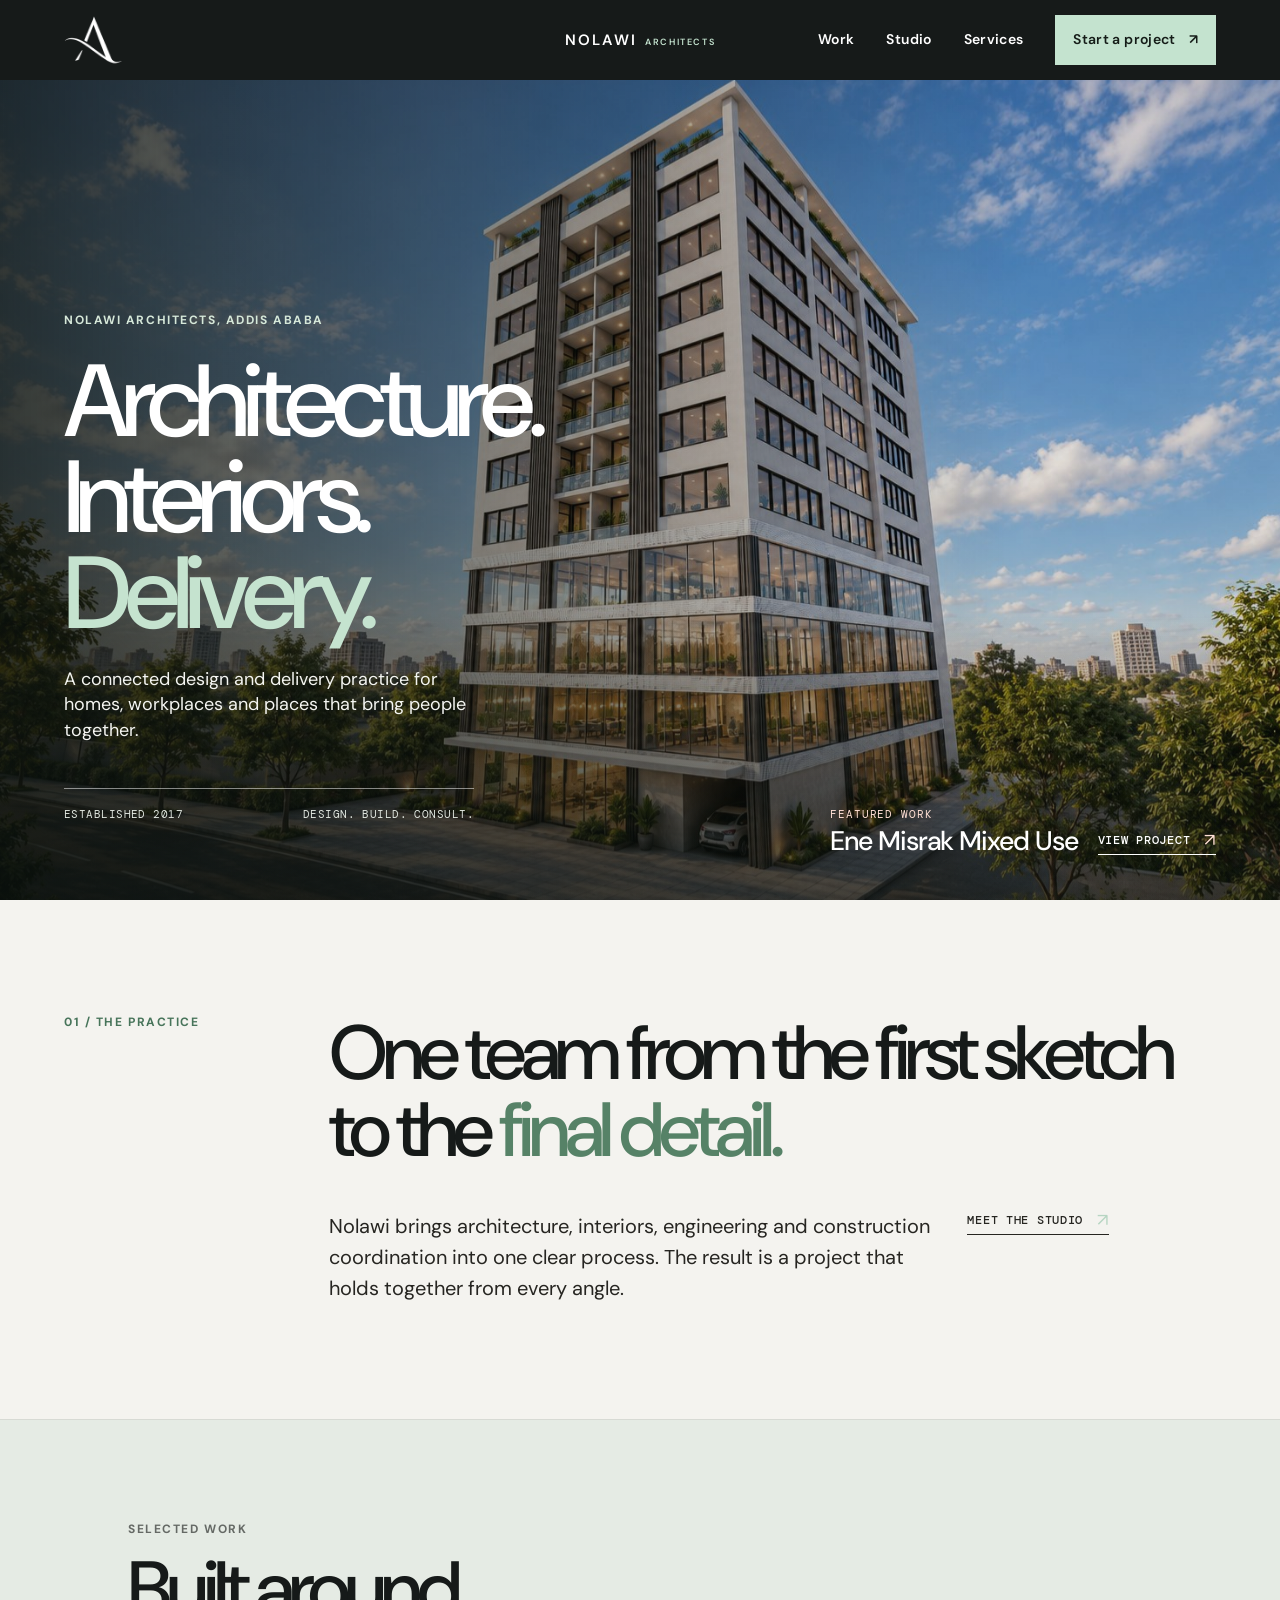
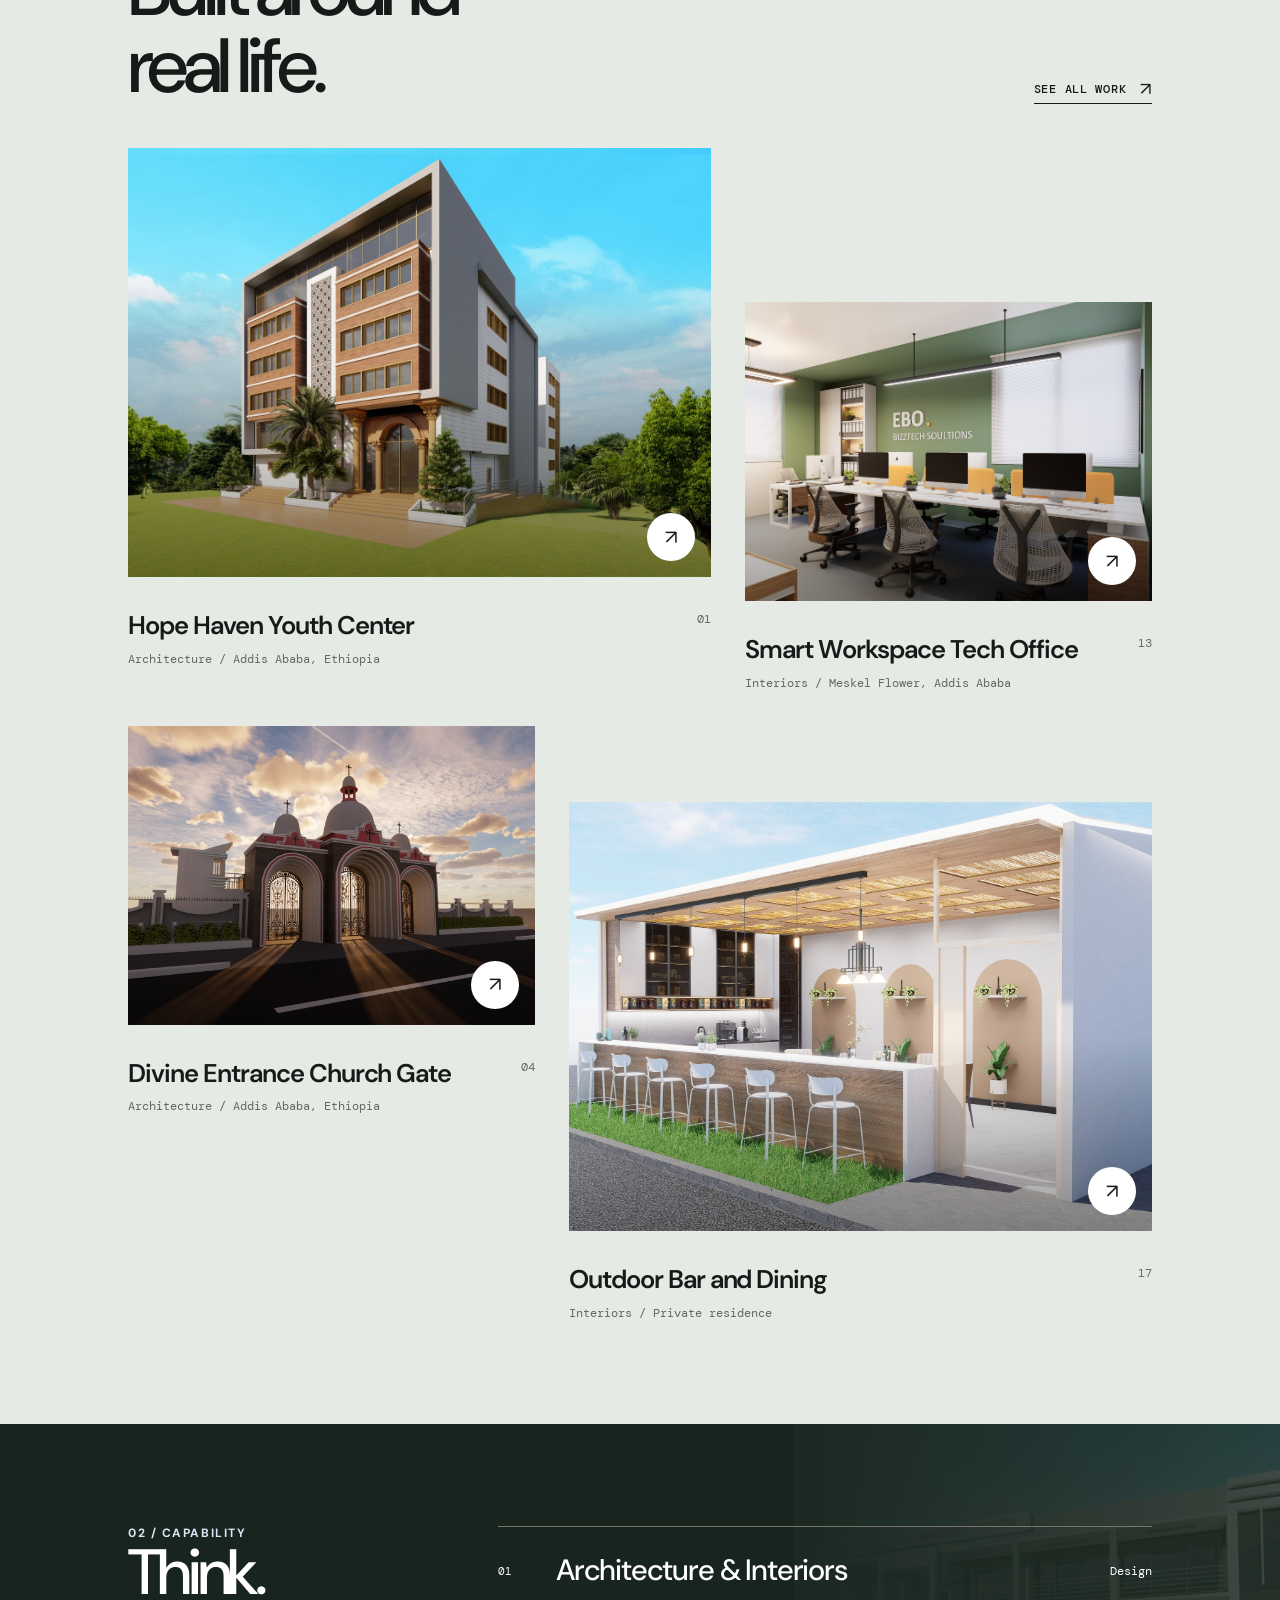
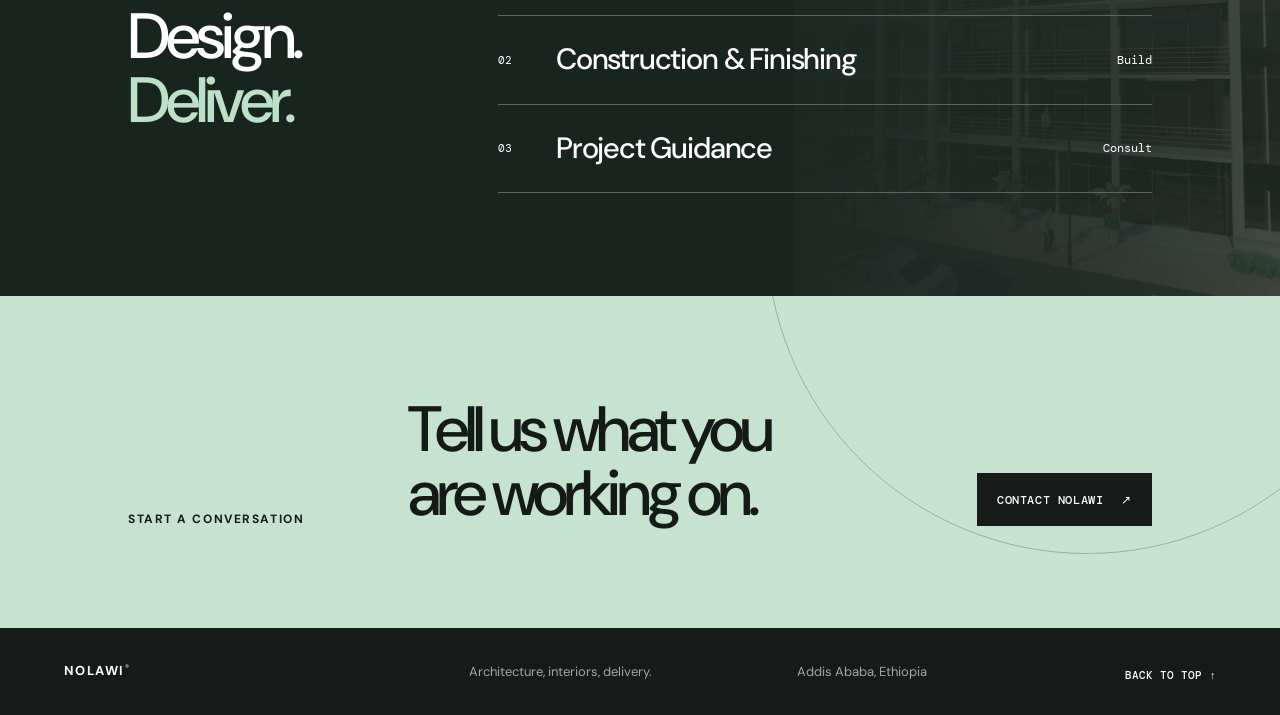
==== commit a176229a: "Simplify homepage and refine responsive layouts" ====
--- a/index.html
+++ b/index.html
@@ -4,15 +4,6 @@
 <main><section class="hero"><div class="hero-intro"><div><p class="eyebrow">Nolawi Architects, Addis Ababa</p><h1 class="display">Architecture.<br>Interiors.<br><em>Delivery.</em></h1><p class="hero-copy">A connected design and delivery practice for homes, workplaces and places that bring people together.</p></div><div class="hero-meta"><span>Established 2017</span><span>Design. Build. Consult.</span></div></div><figure class="hero-visual" data-hero-slider data-slide-number="N / 01" aria-label="Featured architecture projects">
   <div class="hero-slides" data-hero-slides>
     <img class="hero-slide is-active" src="assets/project-05.jpg" alt="Ene Misrak Mixed Use by Nolawi Architects" fetchpriority="high" decoding="async" aria-hidden="false">
-    <img class="hero-slide" data-src="assets/project-01.jpg" alt="Hope Haven Youth Center by Nolawi Architects" decoding="async" aria-hidden="true">
-    <img class="hero-slide" data-src="assets/project-04.jpg" alt="Divine Entrance Church Gate by Nolawi Architects" decoding="async" aria-hidden="true">
-    <img class="hero-slide" data-src="assets/project-13.jpg" alt="Smart Workspace Tech Office by Nolawi Architects" decoding="async" aria-hidden="true">
-  </div>
-  <div class="hero-slider-controls" role="group" aria-label="Featured projects slideshow">
-    <button type="button" data-hero-prev aria-label="Previous featured project">←</button>
-    <span class="hero-slide-count" data-hero-count aria-live="off">01 / 04</span>
-    <button type="button" data-hero-next aria-label="Next featured project">→</button>
-    <button type="button" data-hero-toggle aria-label="Pause slideshow" aria-pressed="false">Pause</button>
   </div>
   <figcaption class="hero-caption"><div><small>Featured work</small><strong data-hero-title>Ene Misrak Mixed Use</strong></div><a class="text-link" data-hero-link href="project.html?slug=ene-misrak">View project <span>↗</span></a></figcaption>
 </figure></section>
--- a/styles.css
+++ b/styles.css
@@ -629,3 +629,152 @@
   .hero-visual .hero-slide { transition: none; }
   .hero-slider-controls button { transition: none; }
 }
+
+/* Studio image and centered wordmark */
+.contact-location { background-image: linear-gradient(180deg, rgba(12,12,11,.12), rgba(12,12,11,.84)), url('assets/studio-workspace.jpg'); background-position: center 44%; }
+.brand { width: 58px; height: 58px; }
+.brand::before { background: url('assets/nolawi-icon-white.png') center / contain no-repeat; -webkit-mask: none; mask: none; }
+.header-title { position: absolute; left: 50%; z-index: 1; display: inline-flex; align-items: baseline; gap: 8px; color: var(--white); font: 600 13px/1 var(--mono); letter-spacing: .14em; transform: translateX(-50%); white-space: nowrap; }
+.header-title span { color: #d7e7f3; font-size: 9px; letter-spacing: .18em; }
+
+@media (max-width: 960px) {
+  .site-header { color: var(--white); background: rgba(16,16,15,.98); border-color: #3a3a36; }
+  .site-header .brand { width: 54px; height: 54px; }
+  .brand::before { background: url('assets/nolawi-icon-white.png') center / contain no-repeat; }
+  .menu-toggle { border-color: rgba(255,255,255,.8); }
+  .menu-toggle span { background: var(--white); }
+  .header-title { font-size: 12px; }
+  .site-nav { color: var(--ink); }
+}
+
+@media (max-width: 640px) {
+  .site-header .brand { width: 47px; height: 47px; }
+  .header-title { gap: 5px; font-size: 10px; letter-spacing: .11em; }
+  .header-title span { font-size: 8px; letter-spacing: .11em; }
+  .contact-location { min-height: 450px; background-position: center 42%; }
+}
+
+@media (max-width: 360px) {
+  .header-title { font-size: 9px; letter-spacing: .08em; }
+  .header-title span { font-size: 7px; letter-spacing: .08em; }
+}
+
+.project-gallery { padding: clamp(55px, 8vw, 110px) var(--edge); background: var(--white); }
+.project-gallery h2 { margin-bottom: 35px; font-size: clamp(42px, 5vw, 72px); }
+.gallery-grid { display: grid; grid-template-columns: repeat(2, minmax(0, 1fr)); gap: clamp(12px, 2vw, 28px); }
+.gallery-grid a { display: block; min-width: 0; overflow: hidden; background: #e9e5de; }
+.gallery-grid img { width: 100%; height: auto; transition: transform .4s ease; }
+.gallery-grid a:hover img { transform: scale(1.025); }
+.gallery-download { padding: 30px; text-decoration: underline; overflow-wrap: anywhere; }
+@media (max-width: 640px) { .gallery-grid { grid-template-columns: minmax(0, 1fr); } }
+
+/* Portfolio refresh */
+:root { --paper: #f1efeb; --white: #fbfaf8; --ink: #191c1b; --clay: #65786f; --line: #d0d2cc; }
+.site-header { background: rgba(25,28,27,.97); }
+.hero-intro { background: #202a27; }
+.hero-intro h1 em, .page-intro h1 em { color: #c8d7c8; }
+.hero-intro .eyebrow, .page-intro .eyebrow { color: #c8d7c8; }
+.featured { background-color: #e1e8df; }
+.project-image { border: 0; box-shadow: none; }
+.project-card:hover .project-image img { transform: scale(1.035); }
+.project-info { border-top: 0; }
+.project-mark { background: #202a27; color: white; }
+.page-intro { background: #202a27; }
+.contact-panel { background: #d5e0d3; }
+.service-card { background: #e1e8df; }
+.service-card:nth-child(3) { background: #dedbd1; }
+.all-projects .project-image { box-shadow: none; }
+.gallery-grid { align-items: start; }
+.gallery-grid a:nth-child(5n+1) { grid-column: 1 / -1; }
+.gallery-grid img { display: block; }
+@media (max-width: 960px) { .site-header { background: #191c1b; } }
+@media (max-width: 640px) { .gallery-grid a:nth-child(n) { grid-column: auto; } .project-gallery h2 { font-size: clamp(38px, 10vw, 60px); } }
+
+@media (max-width: 960px) {
+  .hero-intro { overflow: hidden; }
+  .hero-visual, .hero-slides { min-width: 0; max-width: 100%; }
+}
+
+/* Nolawi editorial redesign */
+:root { --paper:#f4f3ef; --white:#fff; --ink:#161a19; --quiet:#656965; --line:#d7dad4; --clay:#b6d5c2; --display:'DM Sans',Arial,sans-serif; }
+body { background:var(--paper); }
+.display { font-weight:500; letter-spacing:-.065em; line-height:1; }
+.eyebrow::before { display:none; }
+.eyebrow,.section-no { font-family:var(--sans); font-size:12px; letter-spacing:.13em; font-weight:700; }
+.site-header { height:80px; background:#161a19; border:0; }
+.site-nav { font-size:14px; }
+.site-nav .nav-cta { background:#c4e3cf; color:#151c18; border:0; padding:14px 18px; }
+.site-nav .nav-cta span { color:#151c18; }
+.header-title { font-family:var(--sans); font-size:15px; letter-spacing:.15em; }
+.header-title span { color:#c4e3cf; }
+.hero { display:grid; grid-template-columns:1fr; position:relative; min-height:min(830px,calc(100svh - 80px)); background:#161a19; }
+.hero-visual { grid-area:1/1; height:100%; min-height:700px; }
+.hero-intro { grid-area:1/1; z-index:3; pointer-events:none; justify-content:flex-end; width:100%; min-height:700px; padding:clamp(40px,6vw,92px) var(--edge); color:white; background:linear-gradient(90deg,rgba(10,16,13,.83),rgba(10,16,13,.17) 80%); }
+.hero-intro::before,.hero-intro::after,.hero-visual::before { display:none !important; }
+.hero-intro .eyebrow { color:#d6e8d9; }
+.hero-intro h1 { margin:25px 0; max-width:800px; font-size:clamp(65px,8vw,125px); line-height:.94; color:white; }
+.hero-intro h1 em { color:#c5e3cf; }
+.hero-copy { max-width:410px; color:#f4f5f1; font-size:18px; }
+.hero-meta { max-width:410px; margin-top:45px; padding-top:18px; color:#e0e6df; border-color:rgba(255,255,255,.5); }
+.hero-caption { z-index:4; left:auto; right:var(--edge); bottom:45px; max-width:42%; }
+.hero-caption strong { font-family:var(--sans); font-size:clamp(20px,2.1vw,30px); }
+.hero-slider-controls { top:30px; left:auto; right:var(--edge); }
+.statement { grid-template-columns:.35fr 1.65fr; background:#f4f3ef; }
+.statement h2 { font-size:clamp(46px,6vw,88px); }
+.statement h2 em { color:#568267; text-decoration:none; }
+.featured { color:var(--ink); background:#e5ebe4; background-image:none; }
+.featured .section-head h2 { font-size:clamp(52px,6vw,88px); }
+.project-info h3 { font-size:clamp(20px,2vw,26px); font-weight:600; }
+.project-info p,.project-info small { color:#5f6a61; font-size:12px; }
+.project-mark { border-radius:50%; right:16px; bottom:16px; background:white; color:#161a19; }
+.services-strip { background:#18241e; }
+.services-strip h2 em { color:#bde0c8; }
+.service-row { border-color:#59665d; }
+.service-row:hover { color:#172119; background:#c5e3cf; }
+.contact-panel { color:#141b16; background:#c5e3cf; }
+.contact-panel h2 { font-size:clamp(48px,5vw,76px); }
+.page-intro { background:#19251f; }
+.page-intro::before,.page-intro::after { display:none; }
+.page-intro h1 { font-size:clamp(60px,7vw,110px); }
+.page-intro h1 em { color:#c5e3cf; }
+.work-page,.project-gallery,.principles { background:#f4f3ef; }
+.filter-button { font-size:12px; padding:12px 15px; }
+.studio-grid { background:#19251f; }
+.studio-photo { box-shadow:none; }
+.service-card { background:#e3ebe2; }
+.service-card:nth-child(2) { background:#19251f; }
+.service-card:nth-child(3) { background:#e5e2d9; }
+.site-footer { background:#161a19; }
+@media (max-width:960px) {
+ .site-header { height:72px; }
+ .hero { min-height:0; }
+ .hero-visual,.hero-intro { min-height:690px; }
+ .hero-intro { padding:55px var(--edge) 160px; }
+ .hero-intro h1 { font-size:clamp(58px,11vw,92px); }
+ .hero-caption { left:var(--edge); right:var(--edge); bottom:32px; max-width:none; }
+ .hero-slider-controls { top:22px; left:auto; right:var(--edge); }
+ .statement { grid-template-columns:1fr; }
+}
+@media (max-width:640px) {
+ .site-header { height:68px; }
+ .hero-visual,.hero-intro { min-height:650px; height:auto; }
+ .hero-intro { padding:100px var(--edge) 155px; background:linear-gradient(0deg,rgba(10,16,13,.85),rgba(10,16,13,.28)); }
+ .hero-intro h1 { font-size:clamp(48px,12vw,72px); }
+ .hero-meta { margin-top:28px; }
+ .hero-caption { flex-direction:row; align-items:end; }
+ .hero-caption strong { font-size:21px; }
+ .hero-slider-controls { left:var(--edge); right:auto; }
+ .statement h2,.section-head h2 { font-size:clamp(42px,10vw,62px); }
+ .page-intro h1 { font-size:clamp(46px,11vw,72px); }
+ .project-list { gap:34px; }
+ .project-mark { width:42px; height:42px; }
+}
+.hero-intro { background:transparent; }
+.hero-visual::after { inset:0; background:linear-gradient(90deg,rgba(10,16,13,.83),rgba(10,16,13,.12) 80%),linear-gradient(0deg,rgba(10,16,13,.65),transparent 35%); }
+.statement .section-no { color:#47745a; }
+@media (max-width:640px) { .hero-intro { background:transparent; } .hero-visual::after { background:linear-gradient(0deg,rgba(10,16,13,.82),rgba(10,16,13,.3)); } }
+.contact-grid .section-no { color:#47745a; }
+.site-nav .nav-cta[aria-current='page'] { color:#151c18; }
+.page-intro .eyebrow { font:700 12px/1.3 var(--sans); letter-spacing:.13em; }
+@media (min-width:961px) { .page-intro { min-height:480px; padding-block:100px 75px; } }
+@media (max-width:640px) { .filter-bar { gap:4px; } .filter-button { font-size:11px; padding:10px 8px; } }
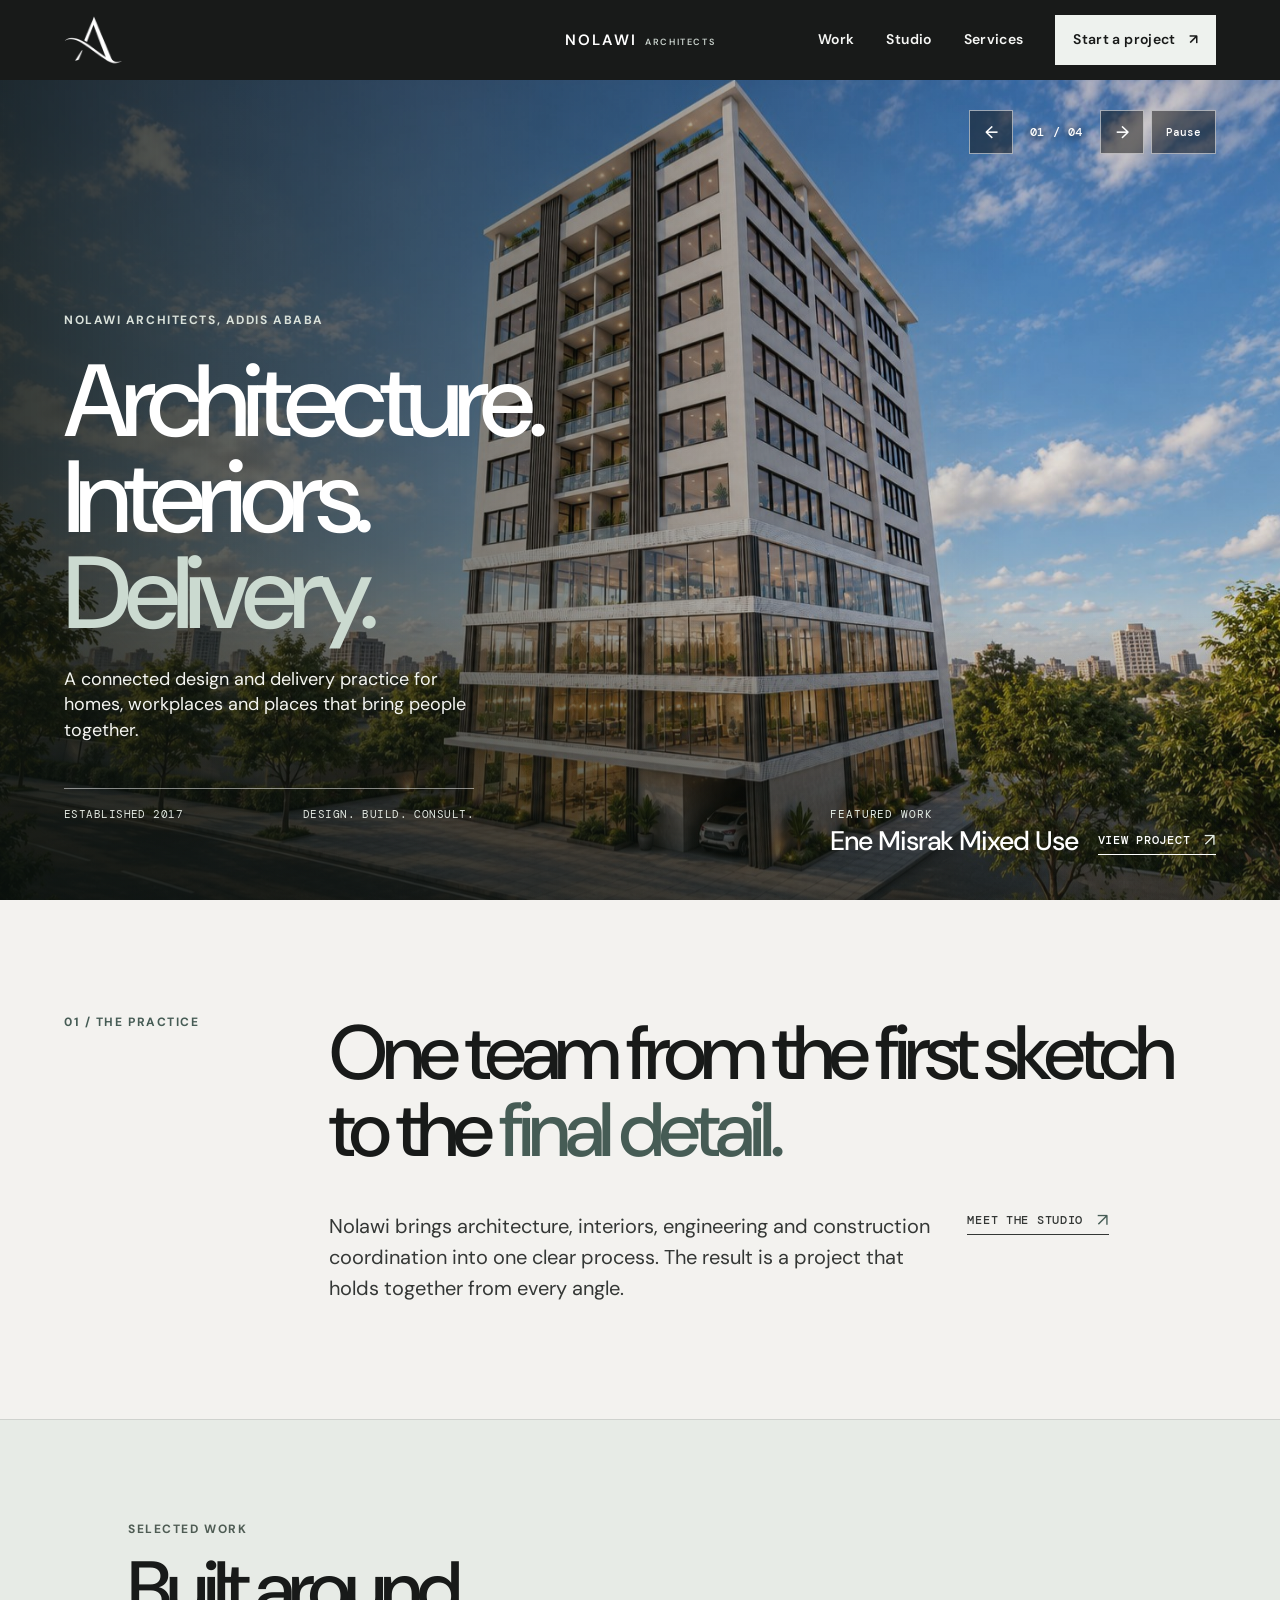
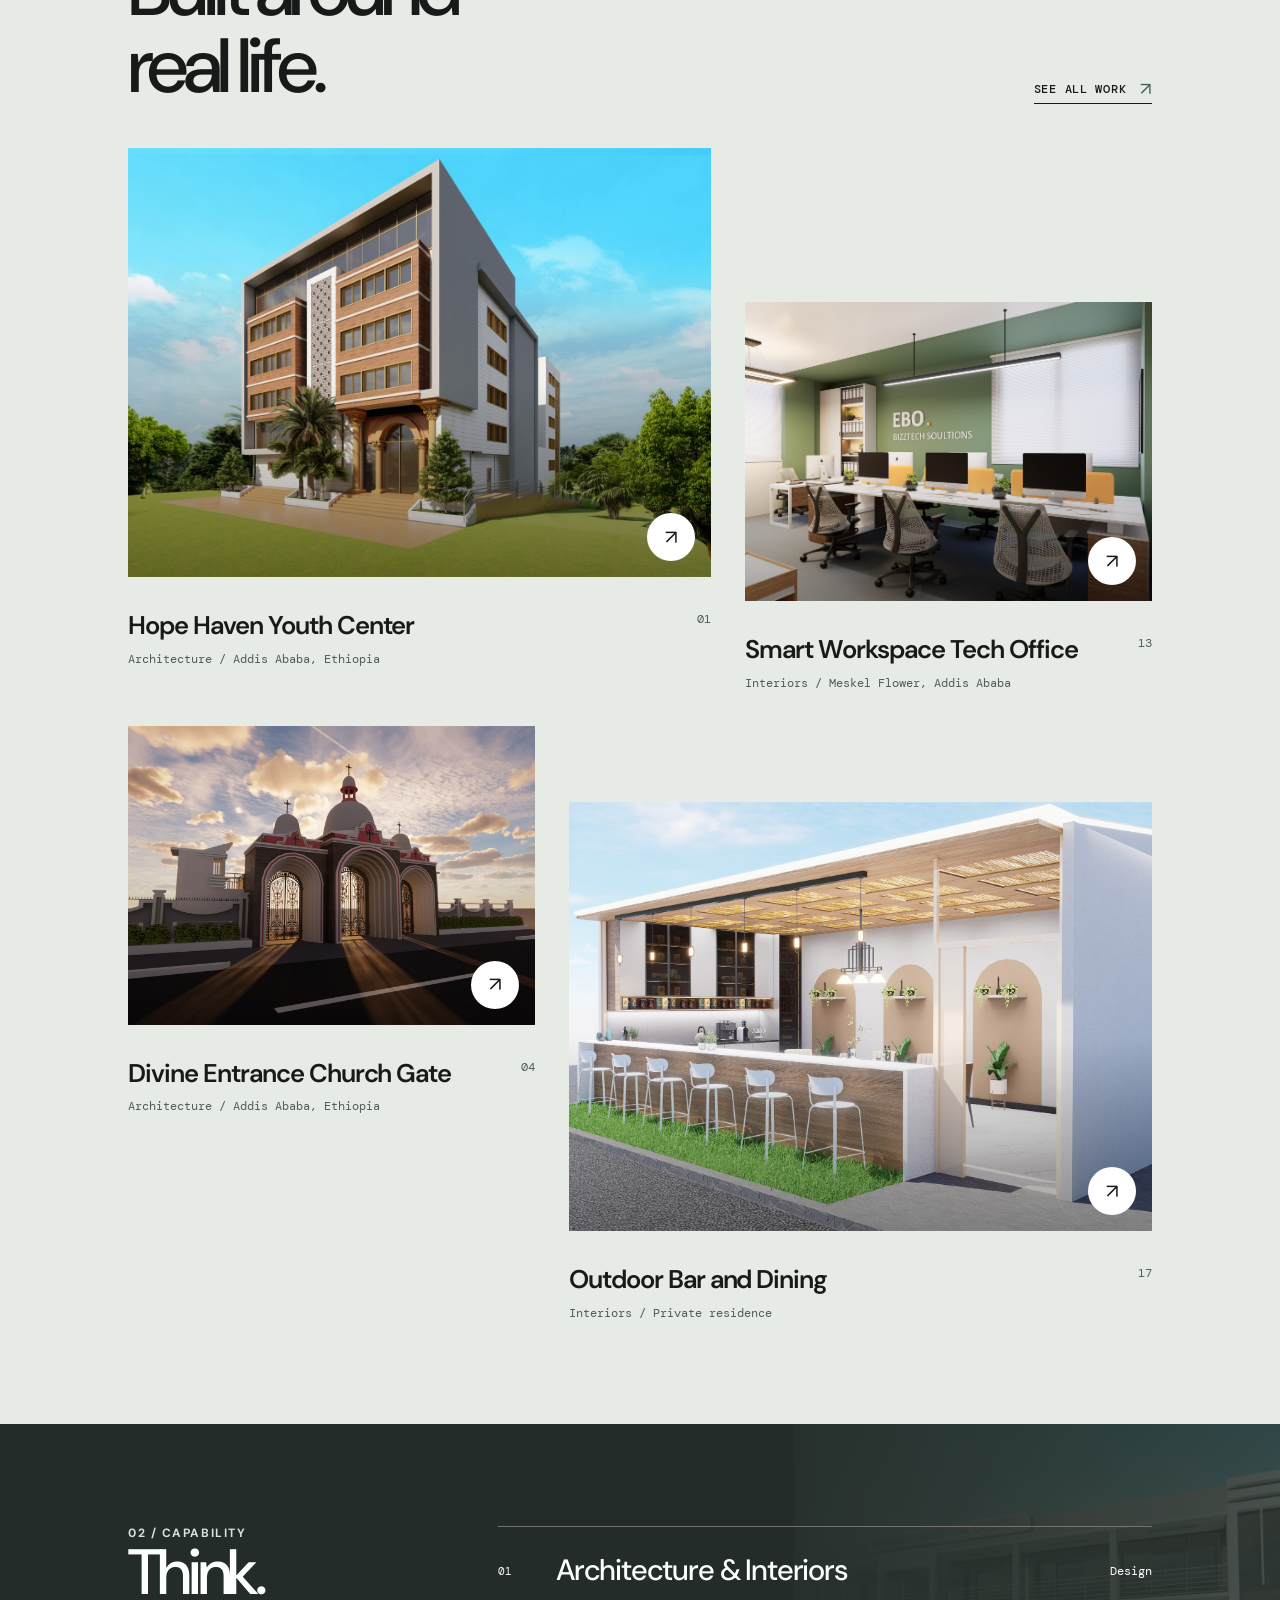
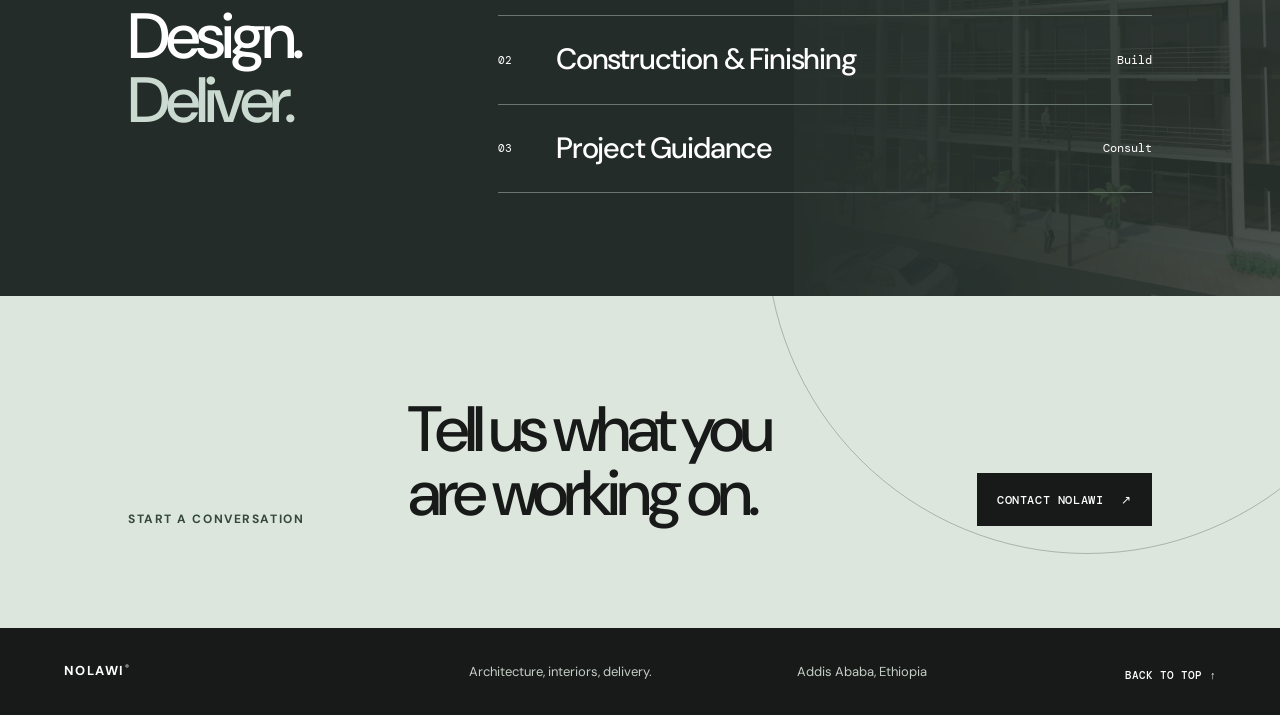
==== commit dab8b981: "Add company content and enable hero slideshow" ====
--- a/index.html
+++ b/index.html
@@ -4,6 +4,15 @@
 <main><section class="hero"><div class="hero-intro"><div><p class="eyebrow">Nolawi Architects, Addis Ababa</p><h1 class="display">Architecture.<br>Interiors.<br><em>Delivery.</em></h1><p class="hero-copy">A connected design and delivery practice for homes, workplaces and places that bring people together.</p></div><div class="hero-meta"><span>Established 2017</span><span>Design. Build. Consult.</span></div></div><figure class="hero-visual" data-hero-slider data-slide-number="N / 01" aria-label="Featured architecture projects">
   <div class="hero-slides" data-hero-slides>
     <img class="hero-slide is-active" src="assets/project-05.jpg" alt="Ene Misrak Mixed Use by Nolawi Architects" fetchpriority="high" decoding="async" aria-hidden="false">
+    <img class="hero-slide" data-src="assets/project-01.jpg" alt="Hope Haven Youth Center by Nolawi Architects" decoding="async" aria-hidden="true">
+    <img class="hero-slide" data-src="assets/project-04.jpg" alt="Divine Entrance Church Gate by Nolawi Architects" decoding="async" aria-hidden="true">
+    <img class="hero-slide" data-src="assets/project-13.jpg" alt="Smart Workspace Tech Office by Nolawi Architects" decoding="async" aria-hidden="true">
+  </div>
+  <div class="hero-slider-controls" aria-label="Featured project slideshow controls">
+    <button type="button" data-hero-prev aria-label="Previous project">←</button>
+    <span class="hero-slide-count" data-hero-count aria-live="polite">01 / 04</span>
+    <button type="button" data-hero-next aria-label="Next project">→</button>
+    <button type="button" data-hero-toggle aria-label="Pause slideshow" aria-pressed="false">Pause</button>
   </div>
   <figcaption class="hero-caption"><div><small>Featured work</small><strong data-hero-title>Ene Misrak Mixed Use</strong></div><a class="text-link" data-hero-link href="project.html?slug=ene-misrak">View project <span>↗</span></a></figcaption>
 </figure></section>
--- a/styles.css
+++ b/styles.css
@@ -778,3 +778,93 @@
 .page-intro .eyebrow { font:700 12px/1.3 var(--sans); letter-spacing:.13em; }
 @media (min-width:961px) { .page-intro { min-height:480px; padding-block:100px 75px; } }
 @media (max-width:640px) { .filter-bar { gap:4px; } .filter-button { font-size:11px; padding:10px 8px; } }
+
+/* Expanded company profile and package content from the studio brief. */
+.story-section,.objectives-section { display:grid; grid-template-columns:.65fr 1.35fr; gap:8vw; padding:clamp(70px,9vw,125px) var(--edge); border-top:1px solid var(--line); }
+.story-heading h2,.objectives-section h2 { margin-top:18px; font-size:clamp(43px,5.4vw,78px); }
+.story-copy { max-width:760px; }
+.story-copy p { margin-bottom:22px; font-size:clamp(18px,1.55vw,22px); line-height:1.6; }
+.purpose-section { display:grid; grid-template-columns:repeat(2,minmax(0,1fr)); background:#e7ebe6; }
+.purpose-section article { padding:clamp(52px,7vw,95px) var(--edge); }
+.purpose-section article + article { border-left:1px solid var(--line); }
+.purpose-section h2 { max-width:620px; margin:24px 0 18px; font-size:clamp(31px,3.6vw,53px); line-height:1.08; letter-spacing:-.045em; }
+.purpose-section p,.purpose-section li { max-width:660px; color:var(--coal); font-size:17px; }
+.purpose-section ul,.objective-columns ul,.package-card ul { margin:0; padding:0; list-style:none; }
+.purpose-section li,.objective-columns li,.package-card li { position:relative; padding:10px 0 10px 19px; border-bottom:1px solid var(--line); }
+.purpose-section li::before,.objective-columns li::before,.package-card li::before { position:absolute; left:0; content:'—'; color:var(--clay); }
+.objectives-section { background:var(--white); }
+.objective-columns { display:grid; grid-template-columns:repeat(2,minmax(0,1fr)); gap:clamp(30px,5vw,70px); }
+.objective-columns h3 { margin-bottom:16px; font-size:22px; }
+.objective-columns li { color:var(--coal); }
+.packages { padding:clamp(75px,9vw,125px) var(--edge); background:var(--white); }
+.packages-head { display:grid; grid-template-columns:.5fr 1fr .7fr; gap:5vw; align-items:end; margin-bottom:70px; }
+.packages-head h2 { font-size:clamp(44px,5vw,74px); }
+.packages-head > p:last-child { color:var(--quiet); }
+.package-group + .package-group { margin-top:80px; }
+.package-group-title { display:flex; align-items:end; justify-content:space-between; gap:24px; margin-bottom:25px; padding-bottom:18px; border-bottom:1px solid var(--ink); }
+.package-group-title h3 { font-size:clamp(25px,3vw,40px); letter-spacing:-.04em; }
+.package-grid { display:grid; grid-template-columns:repeat(3,minmax(0,1fr)); gap:18px; }
+.package-card { min-height:420px; padding:clamp(25px,3vw,40px); border:1px solid var(--line); background:var(--paper); }
+.package-card > span { color:var(--clay); font:700 11px/1.2 var(--mono); letter-spacing:.1em; text-transform:uppercase; }
+.package-card h4 { margin:24px 0 28px; font-size:clamp(24px,2.4vw,35px); line-height:1.05; letter-spacing:-.04em; }
+.package-card li { color:var(--quiet); }
+.package-featured { color:#fff; background:#232c28; border-color:#232c28; }
+.package-featured > span,.package-featured li::before { color:#d9e1da; }
+.package-featured li { color:#e2e8e2; border-color:#59665d; }
+.project-facts { display:grid; grid-template-columns:repeat(2,minmax(0,1fr)); gap:24px; margin:0 0 35px; padding:0; }
+.project-facts div { padding:16px 0; border-top:1px solid var(--line); }
+.project-facts dt { color:var(--quiet); font:700 11px/1.2 var(--mono); letter-spacing:.08em; text-transform:uppercase; }
+.project-facts dd { margin:8px 0 0; font-size:17px; }
+@media (max-width:900px) { .story-section,.objectives-section,.packages-head { grid-template-columns:1fr; } .purpose-section { grid-template-columns:1fr; } .purpose-section article + article { border-top:1px solid var(--line); border-left:0; } .package-grid { grid-template-columns:1fr; } .package-card { min-height:0; } }
+@media (max-width:640px) { .story-section,.objectives-section { gap:30px; padding-block:60px; } .objective-columns,.project-facts { grid-template-columns:1fr; } .purpose-section article { padding:55px var(--edge); } .packages-head { gap:22px; margin-bottom:48px; } .package-group + .package-group { margin-top:58px; } .package-group-title { align-items:start; flex-direction:column; } }
+
+/* Nolawi identity: ink, stone and white, drawn from the supplied mark. */
+:root { --paper:#f3f2ef; --white:#ffffff; --ink:#181a19; --coal:#343735; --quiet:#555c58; --line:#cfd2ce; --clay:#465c55; --sand:#e9ece8; }
+body,.statement,.work-page,.project-gallery,.principles,.project-copy { background:#f3f2ef; color:#181a19; }
+.site-header,.site-footer,.project-header { background:#181a19; color:#f5f6f3; }
+.site-header { border-color:#373c39; }
+.header-title,.footer-wordmark,.to-top { color:#fff; }
+.header-title span { color:#c8d1cb; }
+.site-nav a { color:#f6f7f5; }
+.site-nav a:hover,.site-nav a[aria-current='page'] { color:#cbdad0; }
+.site-nav .nav-cta,.site-nav .nav-cta[aria-current='page'] { background:#eef2ee; color:#181a19; }
+.site-nav .nav-cta span { color:#181a19; }
+.site-nav .nav-cta:hover { background:#cbdad0; color:#181a19; }
+.hero-intro h1 em,.page-intro h1 em,.services-strip h2 em,.studio-copy h2 em { color:#cbdad0; }
+.hero-intro .eyebrow,.page-intro .eyebrow,.page-intro p:last-child,.studio-copy .eyebrow,.project-header .eyebrow { color:#d9e1da; }
+.hero-caption small,.hero-caption .text-link span { color:#e4ede5; }
+.page-intro,.studio-grid,.services-strip,.service-card:nth-child(2) { background:#232c28; color:#fff; }
+.page-intro p,.studio-copy p:not(.eyebrow) { color:#edf0ed; }
+.statement h2 em { color:#465c55; }
+.statement .section-no,.contact-grid .section-no,.section-no { color:#465c55; }
+.services-strip .section-no { color:#d9e1da; }
+.featured { background:#e7ebe6; color:#181a19; }
+.section-head .eyebrow,.project-info p,.project-info small,.all-projects .project-info p,.all-projects .project-info small { color:#4f5c54; }
+.section-head .text-link span,.text-link span { color:#465c55; }
+.services-strip .text-link span,.studio-copy .text-link span,.contact-location .text-link span { color:#d9e1da; }
+.service-row { color:#fff; border-color:#69766e; }
+.service-row:hover { color:#181a19; background:#dce6dc; }
+.contact-panel { background:#dce6dc; color:#181a19; }
+.contact-panel .eyebrow { color:#35483d; }
+.contact-panel .button,.button { background:#181a19; color:#fff; }
+.button:hover,.contact-panel .button:hover { background:#465c55; color:#fff; }
+.service-card { background:#e5eae4; color:#181a19; }
+.service-card:nth-child(3) { background:#eae9e4; }
+.service-card:nth-child(2) .service-desc li { color:#e2e8e2; }
+.service-title span { color:#465c55; }
+.service-card:nth-child(2) .service-title span { color:#d9e1da; }
+.contact-email span { color:#465c55; }
+.site-footer { color:#c5cec6; }
+.footer-wordmark sup { color:#cbdad0; }
+.filter-button { color:#4f5c54; }
+.filter-button.is-active,.filter-button:hover { color:#fff; background:#232c28; border-color:#232c28; }
+a:focus-visible,button:focus-visible { outline-color:#456f5a; }
+@media (max-width:960px) {
+ .site-header { background:#181a19; }
+ .site-nav { background:#f3f2ef; color:#181a19; }
+ .site-nav a { color:#181a19; }
+ .site-nav a:hover,.site-nav a[aria-current='page'] { color:#465c55; }
+ .site-nav .nav-cta,.site-nav .nav-cta[aria-current='page'] { color:#fff; background:#232c28; }
+ .site-nav .nav-cta span { color:#fff; }
+ .site-nav .nav-cta:hover { color:#fff; background:#465c55; }
+}
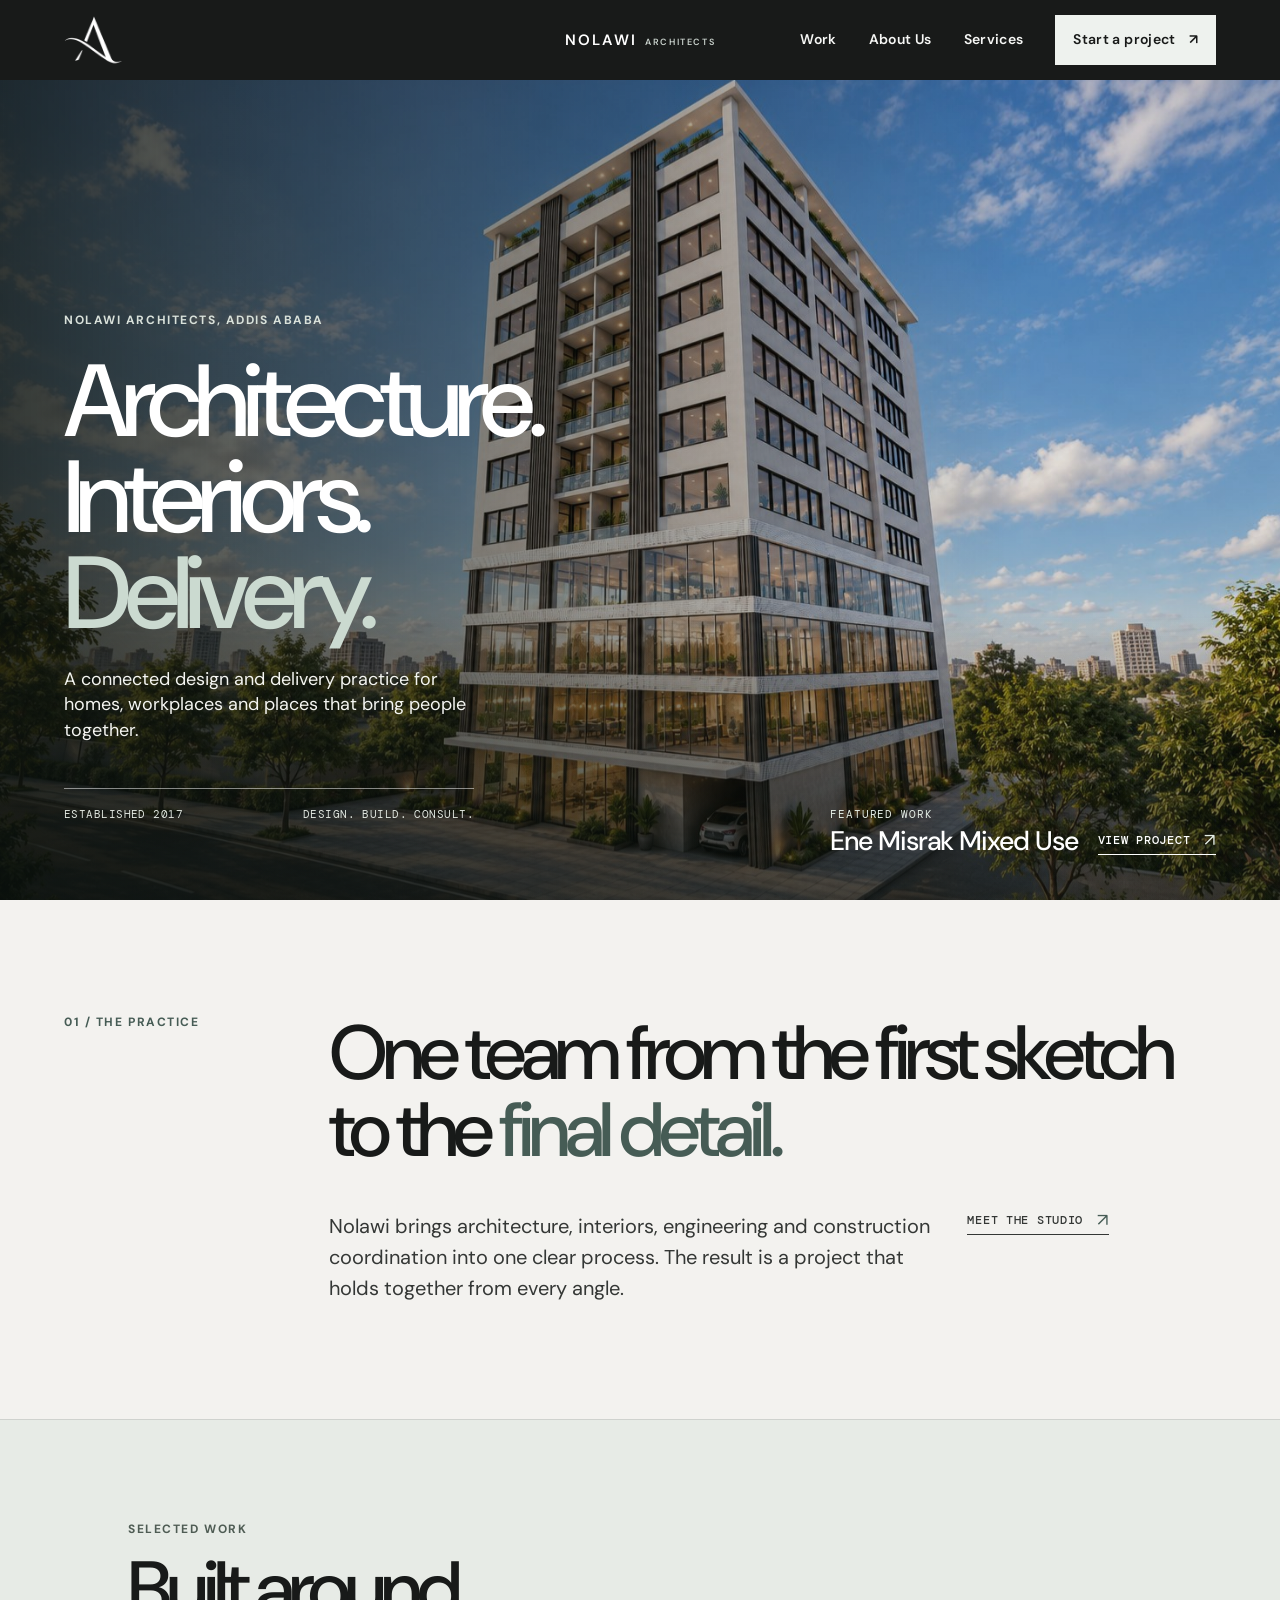
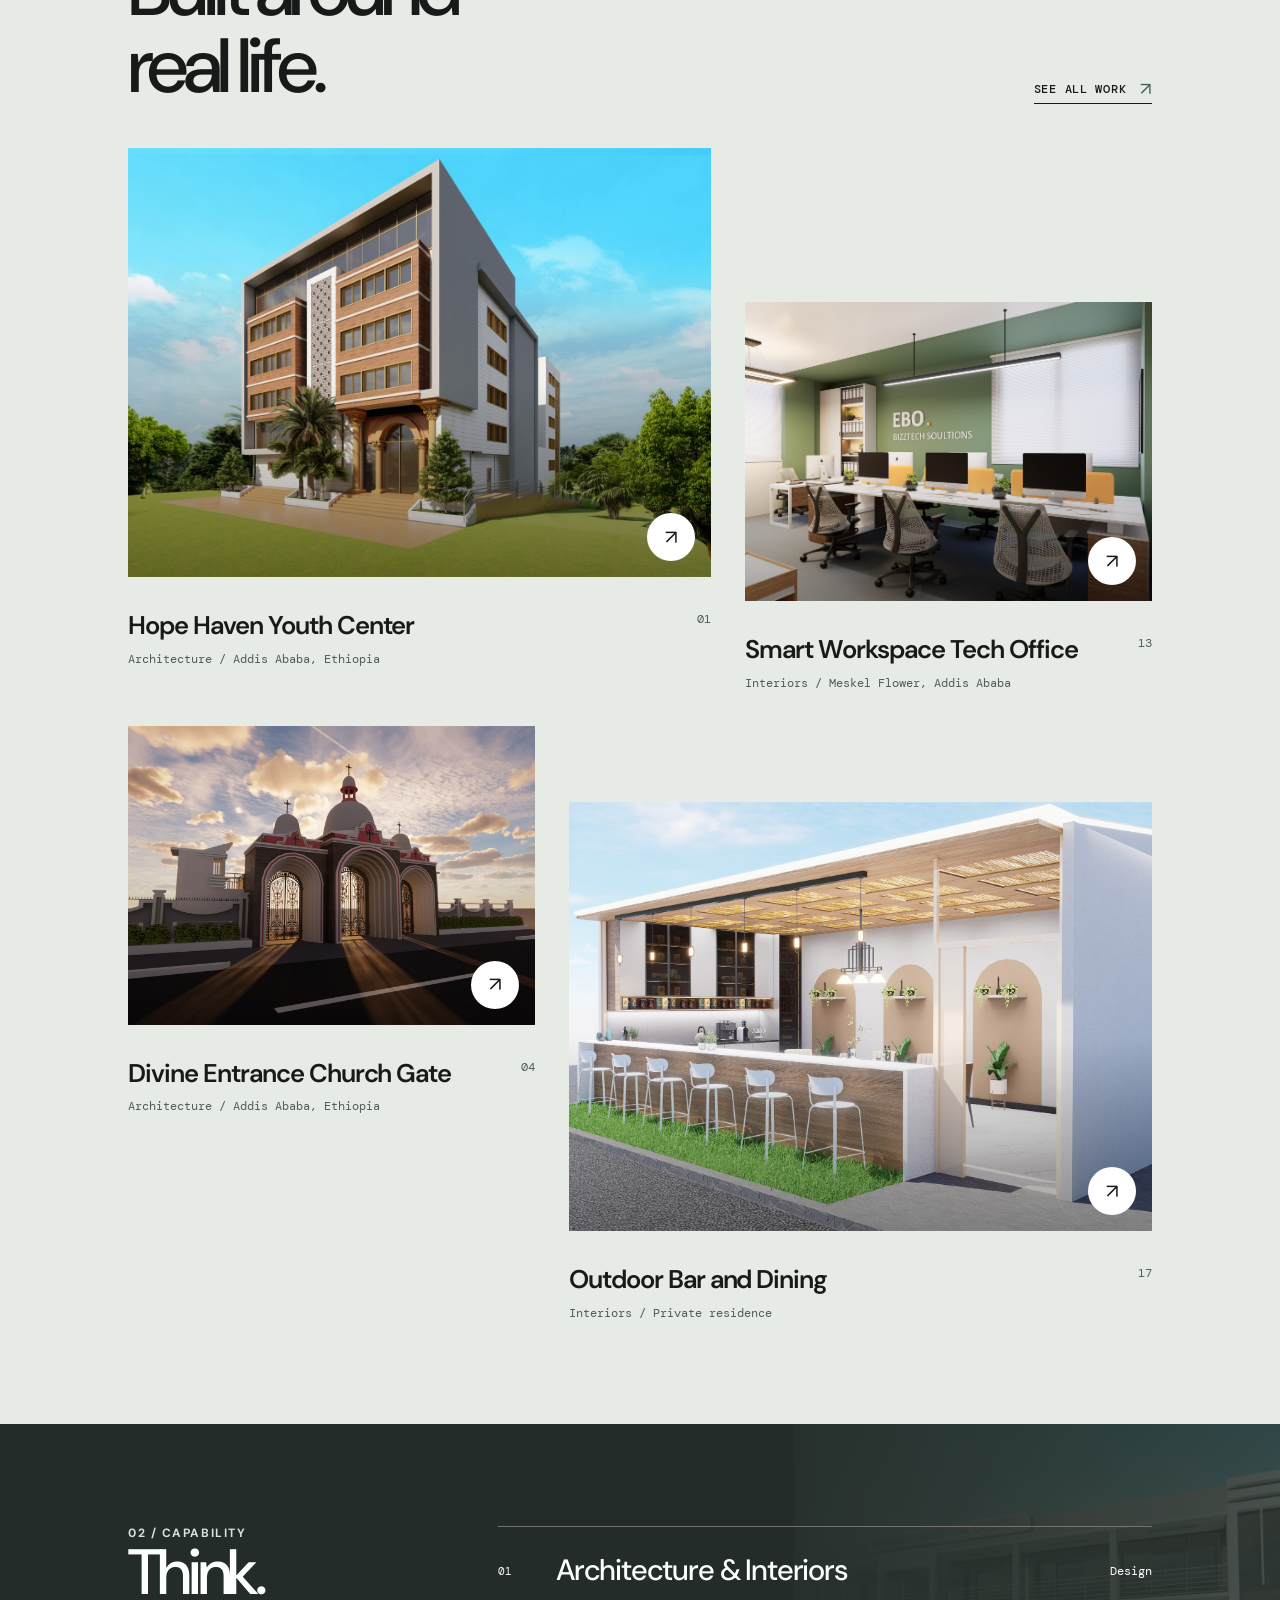
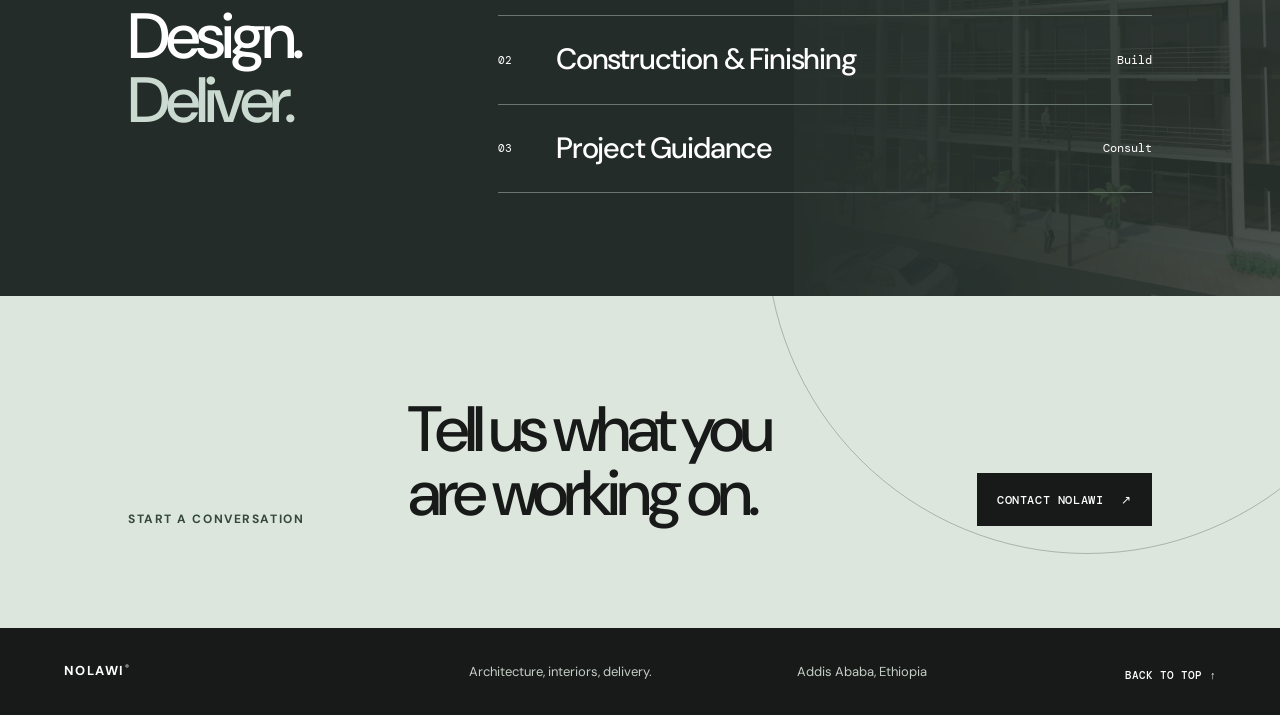
==== commit fd6fcf68: "Hide hero controls and label About page" ====
--- a/index.html
+++ b/index.html
@@ -8,7 +8,7 @@
     <img class="hero-slide" data-src="assets/project-04.jpg" alt="Divine Entrance Church Gate by Nolawi Architects" decoding="async" aria-hidden="true">
     <img class="hero-slide" data-src="assets/project-13.jpg" alt="Smart Workspace Tech Office by Nolawi Architects" decoding="async" aria-hidden="true">
   </div>
-  <div class="hero-slider-controls" aria-label="Featured project slideshow controls">
+  <div class="hero-slider-controls" aria-label="Featured project slideshow controls" hidden>
     <button type="button" data-hero-prev aria-label="Previous project">←</button>
     <span class="hero-slide-count" data-hero-count aria-live="polite">01 / 04</span>
     <button type="button" data-hero-next aria-label="Next project">→</button>
--- a/styles.css
+++ b/styles.css
@@ -779,6 +779,9 @@
 @media (min-width:961px) { .page-intro { min-height:480px; padding-block:100px 75px; } }
 @media (max-width:640px) { .filter-bar { gap:4px; } .filter-button { font-size:11px; padding:10px 8px; } }
 
+/* The hero rotates automatically; manual controls are intentionally hidden. */
+.hero-slider-controls { display:none !important; }
+
 /* Expanded company profile and package content from the studio brief. */
 .story-section,.objectives-section { display:grid; grid-template-columns:.65fr 1.35fr; gap:8vw; padding:clamp(70px,9vw,125px) var(--edge); border-top:1px solid var(--line); }
 .story-heading h2,.objectives-section h2 { margin-top:18px; font-size:clamp(43px,5.4vw,78px); }
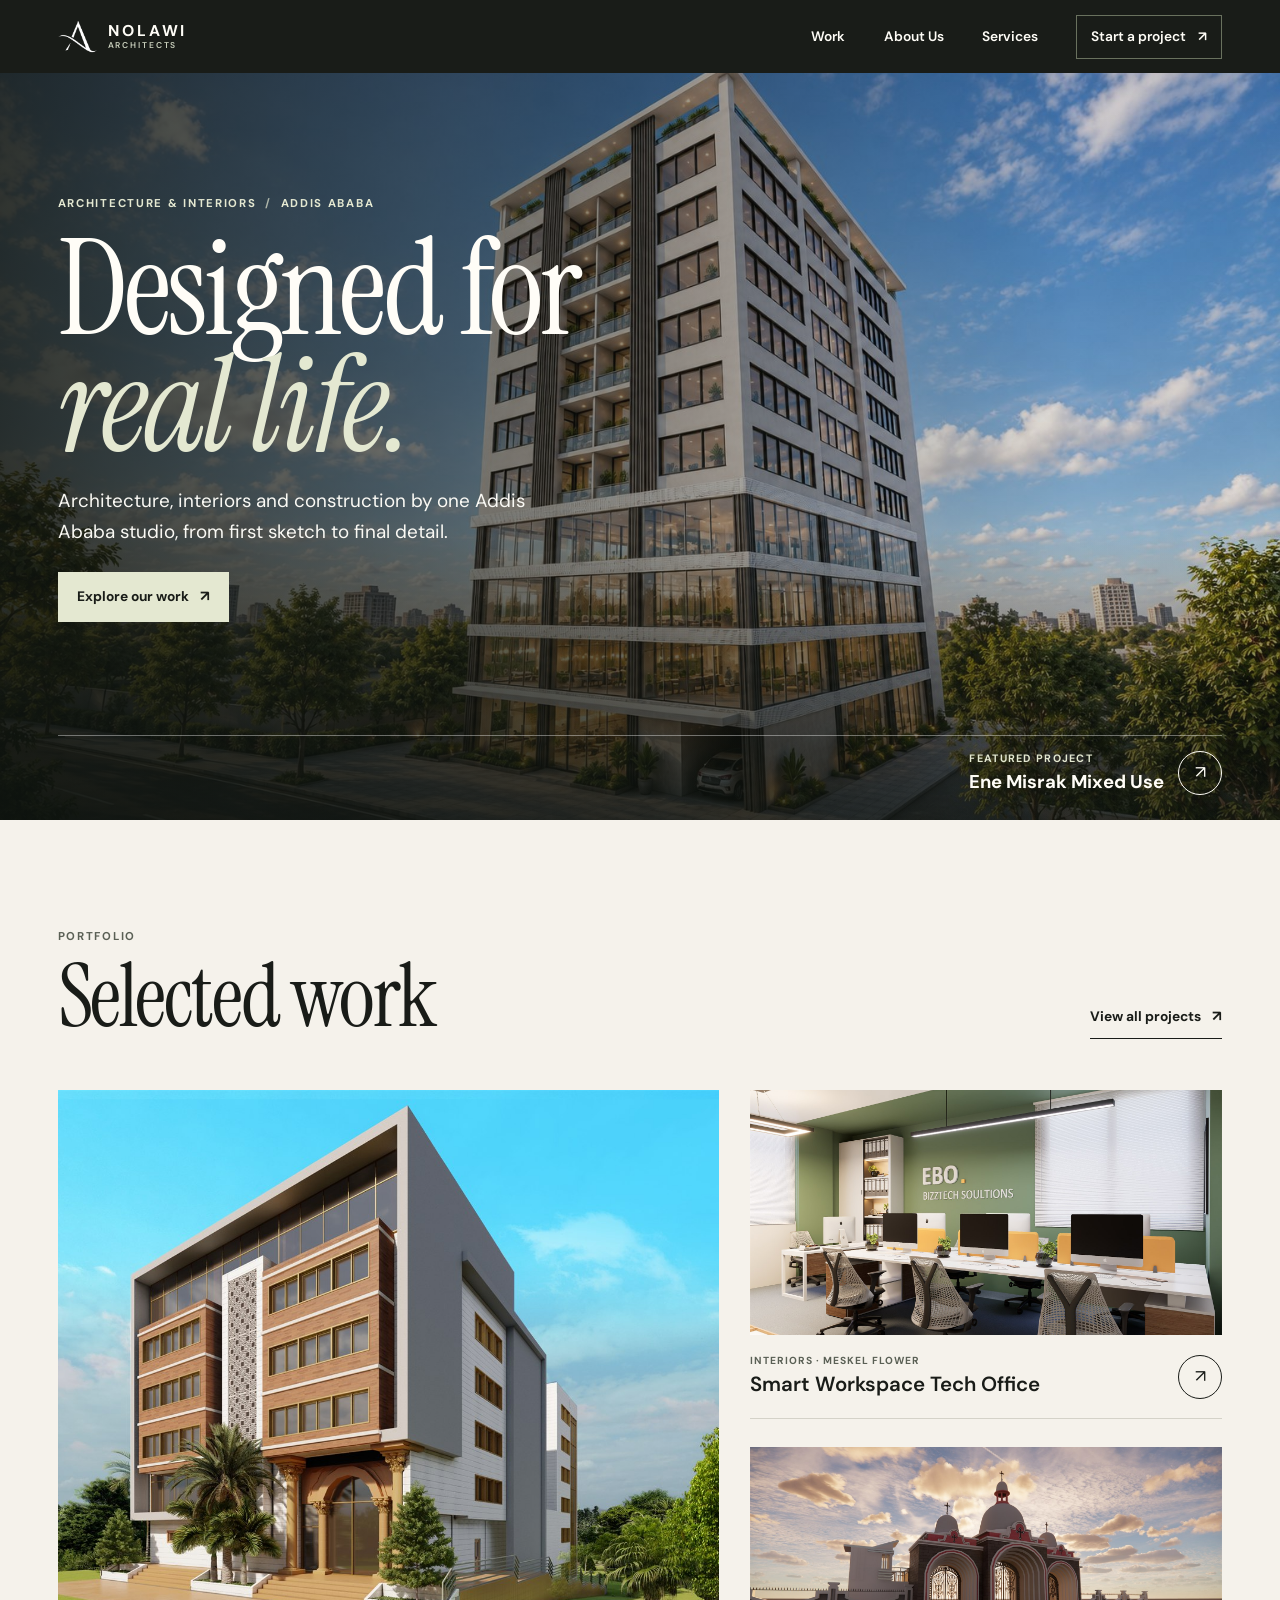
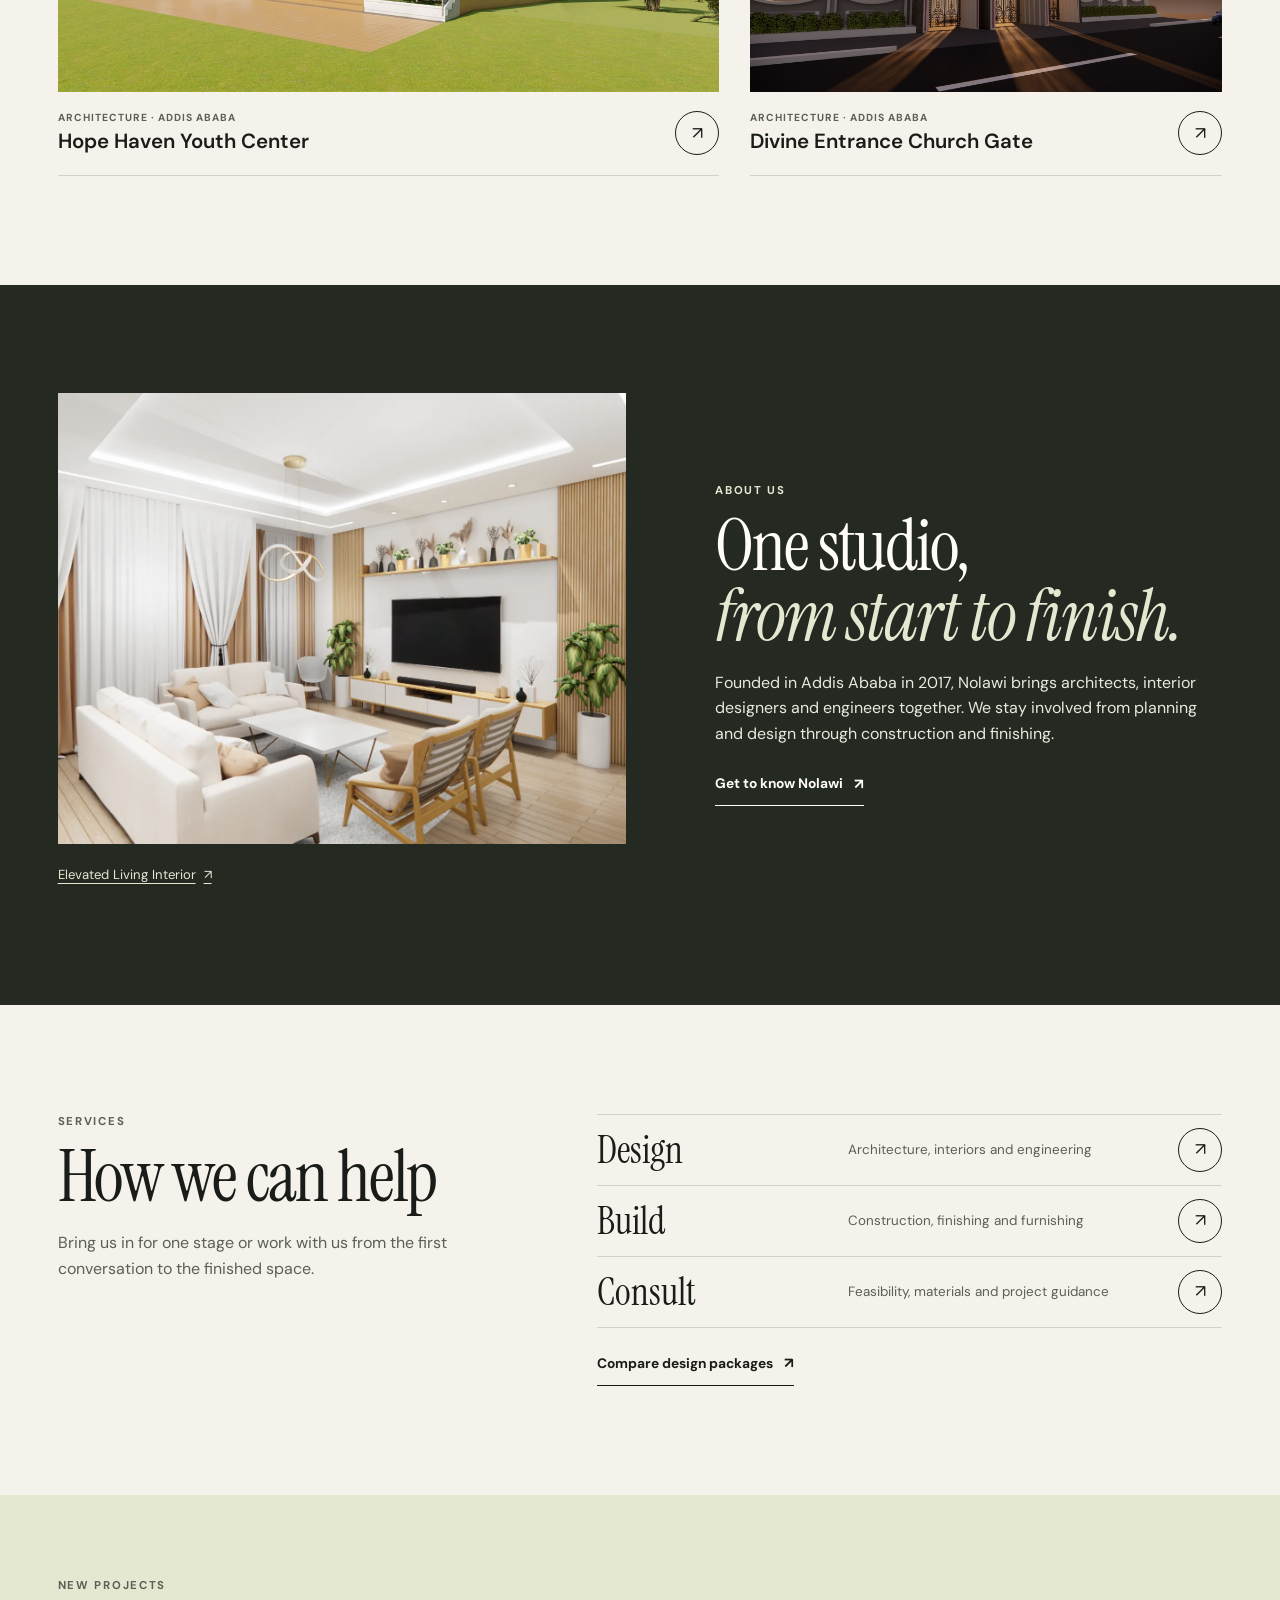
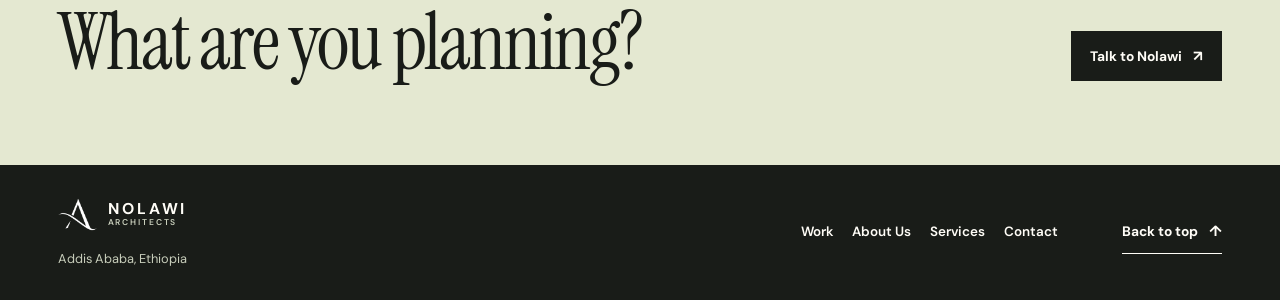
==== commit 1e86ac15: "Redesign Nolawi portfolio and studio experience" ====
--- a/index.html
+++ b/index.html
@@ -1,23 +1,127 @@
 <!doctype html>
-<html lang="en"><head><meta charset="utf-8"><meta name="viewport" content="width=device-width,initial-scale=1"><meta name="theme-color" content="#f5f1e9"><meta name="description" content="Nolawi Architects. Architecture, interiors and project delivery in Addis Ababa."><title>Nolawi Architects | Architecture, Interiors, Delivery</title><link rel="stylesheet" href="styles.css?build=20261101r2"><script src="script.js?build=20261101r2" defer></script></head>
-<body id="top"><header class="site-header"><a class="brand" href="index.html" aria-label="Nolawi Architects home"><img src="assets/logo.webp" alt="Nolawi Architects"></a><button class="menu-toggle" type="button" aria-expanded="false" aria-controls="site-nav" aria-label="Open navigation"><span></span><span></span></button><nav class="site-nav" id="site-nav" aria-label="Primary"><a href="work.html">Work</a><a href="studio.html">Studio</a><a href="services.html">Services</a><a class="nav-cta" href="contact.html">Start a project <span>↗</span></a></nav></header>
-<main><section class="hero"><div class="hero-intro"><div><p class="eyebrow">Nolawi Architects, Addis Ababa</p><h1 class="display">Architecture.<br>Interiors.<br><em>Delivery.</em></h1><p class="hero-copy">A connected design and delivery practice for homes, workplaces and places that bring people together.</p></div><div class="hero-meta"><span>Established 2017</span><span>Design. Build. Consult.</span></div></div><figure class="hero-visual" data-hero-slider data-slide-number="N / 01" aria-label="Featured architecture projects">
-  <div class="hero-slides" data-hero-slides>
-    <img class="hero-slide is-active" src="assets/project-05.jpg" alt="Ene Misrak Mixed Use by Nolawi Architects" fetchpriority="high" decoding="async" aria-hidden="false">
-    <img class="hero-slide" data-src="assets/project-01.jpg" alt="Hope Haven Youth Center by Nolawi Architects" decoding="async" aria-hidden="true">
-    <img class="hero-slide" data-src="assets/project-04.jpg" alt="Divine Entrance Church Gate by Nolawi Architects" decoding="async" aria-hidden="true">
-    <img class="hero-slide" data-src="assets/project-13.jpg" alt="Smart Workspace Tech Office by Nolawi Architects" decoding="async" aria-hidden="true">
-  </div>
-  <div class="hero-slider-controls" aria-label="Featured project slideshow controls" hidden>
-    <button type="button" data-hero-prev aria-label="Previous project">←</button>
-    <span class="hero-slide-count" data-hero-count aria-live="polite">01 / 04</span>
-    <button type="button" data-hero-next aria-label="Next project">→</button>
-    <button type="button" data-hero-toggle aria-label="Pause slideshow" aria-pressed="false">Pause</button>
-  </div>
-  <figcaption class="hero-caption"><div><small>Featured work</small><strong data-hero-title>Ene Misrak Mixed Use</strong></div><a class="text-link" data-hero-link href="project.html?slug=ene-misrak">View project <span>↗</span></a></figcaption>
-</figure></section>
-<section class="statement"><p class="section-no">01 / The practice</p><div><h2 class="display">One team from the first sketch to the <em>final detail.</em></h2><div class="statement-copy"><p>Nolawi brings architecture, interiors, engineering and construction coordination into one clear process. The result is a project that holds together from every angle.</p><a class="text-link" href="studio.html">Meet the studio <span>↗</span></a></div></div></section>
-<section class="featured" id="work"><div class="shell"><div class="section-head"><div><p class="eyebrow">Selected work</p><h2 class="display">Built around<br>real life.</h2></div><a class="text-link" href="work.html">See all work <span>↗</span></a></div><div class="project-list"><a class="project-card" href="project.html?slug=hope-haven"><div class="project-image"><img src="assets/garden-house.webp" alt="Hope Haven Youth Center"><i class="project-mark">↗</i></div><div class="project-info"><div><h3>Hope Haven Youth Center</h3><p>Architecture / Addis Ababa</p></div><small>01</small></div></a><a class="project-card" href="project.html?slug=ebo-bizztech"><div class="project-image"><img src="assets/studio-office.webp" alt="EBO BizzTech Office"><i class="project-mark">↗</i></div><div class="project-info"><div><h3>EBO BizzTech Office</h3><p>Interior design / Addis Ababa</p></div><small>04</small></div></a><a class="project-card" href="project.html?slug=bihere-tsige"><div class="project-image"><img src="assets/house-of-light.webp" alt="Bihere Tsige St. Mary Church"><i class="project-mark">↗</i></div><div class="project-info"><div><h3>Bihere Tsige St. Mary Church</h3><p>Architecture / Addis Ababa</p></div><small>02</small></div></a><a class="project-card" href="project.html?slug=outdoor-bar"><div class="project-image"><img src="assets/outdoor-table.webp" alt="Outdoor Bar and Dining"><i class="project-mark">↗</i></div><div class="project-info"><div><h3>Outdoor Bar &amp; Dining</h3><p>Interior design / Private residence</p></div><small>05</small></div></a></div></div></section>
-<section class="services-strip"><div class="shell"><div><p class="section-no">02 / Capability</p><h2 class="display">Think.<br>Design.<br><em>Deliver.</em></h2></div><div class="service-rows"><a class="service-row" href="services.html#design"><span>01</span><strong>Architecture &amp; Interiors</strong><small>Design</small></a><a class="service-row" href="services.html#build"><span>02</span><strong>Construction &amp; Finishing</strong><small>Build</small></a><a class="service-row" href="services.html#consult"><span>03</span><strong>Project Guidance</strong><small>Consult</small></a></div></div></section><section class="contact-panel"><div class="shell"><p class="eyebrow">Start a conversation</p><h2 class="display">Tell us what you<br>are working on.</h2><a class="button" href="contact.html">Contact Nolawi <span>↗</span></a></div></section></main>
-<footer class="site-footer"><a class="footer-wordmark" href="index.html">NOLAWI<sup>®</sup></a><span>Architecture, interiors, delivery.</span><span>Addis Ababa, Ethiopia</span><a class="to-top" href="#top">Back to top ↑</a></footer></body></html>
+<html lang="en">
+<head>
+  <meta charset="utf-8">
+  <meta name="viewport" content="width=device-width,initial-scale=1">
+  <meta name="theme-color" content="#191c18">
+  <meta name="description" content="Nolawi Architects is an Addis Ababa practice working across architecture, interiors, engineering and construction.">
+  <title>Nolawi Architects | Architecture and Interiors in Addis Ababa</title>
+  <link rel="icon" href="assets/nolawi-favicon.png" type="image/png">
+  <link rel="preconnect" href="https://fonts.googleapis.com">
+  <link rel="preconnect" href="https://fonts.gstatic.com" crossorigin>
+  <link rel="stylesheet" href="https://fonts.googleapis.com/css2?family=DM+Sans:wght@400;500;600;700&amp;family=Instrument+Serif:ital@0;1&amp;display=swap">
+  <link rel="stylesheet" href="styles.css?v=20261125-2">
+  <script src="script.js?v=20261125-2" defer></script>
+</head>
+<body id="top">
+  <a class="skip-link" href="#main-content">Skip to main content</a>
+  <header class="site-header">
+    <div class="shell site-header-inner">
+      <a class="brand" href="index.html" aria-label="Nolawi Architects home">
+        <img src="assets/nolawi-icon-white.png" width="43" height="43" alt="">
+        <span class="brand-type">Nolawi <small>Architects</small></span>
+      </a>
+      <button class="menu-toggle" type="button" aria-expanded="false" aria-controls="site-nav" hidden>
+        <span class="menu-label">Menu</span><span class="menu-icon" aria-hidden="true"></span>
+      </button>
+      <nav class="site-nav" id="site-nav" aria-label="Primary">
+        <a href="work.html">Work</a>
+        <a href="studio.html">About Us</a>
+        <a href="services.html">Services</a>
+        <a class="nav-cta" href="contact.html">Start a project <span aria-hidden="true">↗</span></a>
+      </nav>
+    </div>
+  </header>
 
+  <main id="main-content" tabindex="-1">
+    <section class="hero" aria-labelledby="home-title" data-hero-slider>
+      <div class="hero-slides" aria-hidden="true">
+        <img class="hero-slide is-active" src="assets/project-05.jpg" data-project="ene-misrak" alt="" fetchpriority="high" decoding="async">
+        <img class="hero-slide" data-src="assets/project-01.jpg" data-project="hope-haven" alt="" decoding="async">
+        <img class="hero-slide" data-src="assets/project-04.jpg" data-project="divine-entrance" alt="" decoding="async">
+        <img class="hero-slide" data-src="assets/project-13.jpg" data-project="ebo-bizztech" alt="" decoding="async">
+      </div>
+      <div class="shell hero-inner">
+        <div class="hero-intro">
+          <p class="eyebrow">Architecture &amp; interiors <span aria-hidden="true">/</span> Addis Ababa</p>
+          <h1 id="home-title" class="display">Designed for <em>real life.</em></h1>
+          <p class="hero-copy">Architecture, interiors and construction by one Addis Ababa studio, from first sketch to final detail.</p>
+          <a class="button button--light" href="work.html">Explore our work <span aria-hidden="true">↗</span></a>
+        </div>
+        <div class="hero-foot">
+          <button class="hero-motion" type="button" data-hero-motion hidden>Pause background rotation</button>
+          <a class="hero-project" data-hero-link href="project.html?slug=ene-misrak">
+            <span><small>Featured project</small><strong data-hero-title>Ene Misrak Mixed Use</strong></span>
+            <span class="circle-arrow" aria-hidden="true">↗</span>
+          </a>
+        </div>
+      </div>
+    </section>
+
+    <section class="featured shell" id="work" aria-labelledby="featured-title">
+      <div class="section-heading">
+        <div><p class="eyebrow">Portfolio</p><h2 class="display" id="featured-title">Selected work</h2></div>
+        <a class="text-link" href="work.html">View all projects <span aria-hidden="true">↗</span></a>
+      </div>
+      <div class="home-projects">
+        <a class="home-project home-project--lead" href="project.html?slug=hope-haven">
+          <div class="home-project-image"><img src="assets/project-01.jpg" alt="Architectural rendering of Hope Haven Youth Center" loading="lazy" decoding="async"></div>
+          <div class="home-project-info"><div><p class="eyebrow">Architecture · Addis Ababa</p><h3>Hope Haven Youth Center</h3></div><span class="circle-arrow" aria-hidden="true">↗</span></div>
+        </a>
+        <a class="home-project" href="project.html?slug=ebo-bizztech">
+          <div class="home-project-image"><img src="assets/project-13.jpg" alt="Green-accented open workstation at EBO BizzTech" loading="lazy" decoding="async"></div>
+          <div class="home-project-info"><div><p class="eyebrow">Interiors · Meskel Flower</p><h3>Smart Workspace Tech Office</h3></div><span class="circle-arrow" aria-hidden="true">↗</span></div>
+        </a>
+        <a class="home-project" href="project.html?slug=divine-entrance">
+          <div class="home-project-image"><img src="assets/project-04.jpg" alt="Arched entrance to Bihere Tsige St. Mary Church" loading="lazy" decoding="async"></div>
+          <div class="home-project-info"><div><p class="eyebrow">Architecture · Addis Ababa</p><h3>Divine Entrance Church Gate</h3></div><span class="circle-arrow" aria-hidden="true">↗</span></div>
+        </a>
+      </div>
+    </section>
+
+    <section class="home-practice" aria-labelledby="practice-title">
+      <div class="shell home-practice-inner">
+        <figure class="practice-image">
+          <img src="assets/galleries/08/001.webp" alt="Interior view of the Elevated Living residence" loading="lazy" decoding="async">
+          <figcaption><a href="project.html?slug=elevated-living-interior">Elevated Living Interior <span aria-hidden="true">↗</span></a></figcaption>
+        </figure>
+        <div class="practice-intro">
+          <p class="eyebrow">About Us</p>
+          <h2 class="display" id="practice-title">One studio, <em>from start to finish.</em></h2>
+          <p>Founded in Addis Ababa in 2017, Nolawi brings architects, interior designers and engineers together. We stay involved from planning and design through construction and finishing.</p>
+          <a class="text-link" href="studio.html">Get to know Nolawi <span aria-hidden="true">↗</span></a>
+        </div>
+      </div>
+    </section>
+
+    <section class="home-services shell" aria-labelledby="services-title">
+      <div>
+        <p class="eyebrow">Services</p>
+        <h2 class="display" id="services-title">How we can help</h2>
+        <p class="services-intro">Bring us in for one stage or work with us from the first conversation to the finished space.</p>
+      </div>
+      <div class="service-rows">
+        <a class="service-row" href="services.html#design"><strong>Design</strong><span>Architecture, interiors and engineering</span><span class="circle-arrow" aria-hidden="true">↗</span></a>
+        <a class="service-row" href="services.html#build"><strong>Build</strong><span>Construction, finishing and furnishing</span><span class="circle-arrow" aria-hidden="true">↗</span></a>
+        <a class="service-row" href="services.html#consult"><strong>Consult</strong><span>Feasibility, materials and project guidance</span><span class="circle-arrow" aria-hidden="true">↗</span></a>
+        <a class="text-link" href="services.html#packages">Compare design packages <span aria-hidden="true">↗</span></a>
+      </div>
+    </section>
+
+    <section class="contact-panel">
+      <div class="shell contact-panel-inner">
+        <div><p class="eyebrow">New projects</p><h2 class="display">What are you planning?</h2></div>
+        <a class="button" href="contact.html">Talk to Nolawi <span aria-hidden="true">↗</span></a>
+      </div>
+    </section>
+  </main>
+
+  <footer class="site-footer">
+    <div class="shell footer-inner">
+      <div class="footer-address"><a class="brand" href="index.html" aria-label="Nolawi Architects home"><img src="assets/nolawi-icon-white.png" width="43" height="43" alt=""><span class="brand-type">Nolawi <small>Architects</small></span></a><p>Addis Ababa, Ethiopia</p></div>
+      <nav class="footer-nav" aria-label="Footer"><a href="work.html">Work</a><a href="studio.html">About Us</a><a href="services.html">Services</a><a href="contact.html">Contact</a></nav>
+      <a class="to-top text-link" href="#top">Back to top <span aria-hidden="true">↑</span></a>
+    </div>
+  </footer>
+</body>
+</html>
--- a/styles.css
+++ b/styles.css
@@ -1,873 +1,174 @@
-@import url('https://fonts.googleapis.com/css2?family=DM+Mono:wght@400;500&family=DM+Sans:opsz,wght@9..40,400;9..40,500;9..40,600;9..40,700&family=Newsreader:opsz,wght@6..72,400;6..72,500;6..72,600&display=swap');
-
 :root {
-  --paper: #f5f1e9;
-  --white: #fffdf9;
-  --ink: #171716;
-  --coal: #292724;
-  --quiet: #6b6861;
-  --line: #d5cfc5;
-  --clay: #a6452e;
-  --sand: #e9dfd0;
-  --display: 'Newsreader', Georgia, serif;
+  --paper: #f5f2eb;
+  --white: #fffdf7;
+  --ink: #191c18;
+  --coal: #373c32;
+  --quiet: #5a6055;
+  --line: #d4d2c8;
+  --accent: #e4e8d1;
+  --clay: #904c36;
+  --sand: #eae5d9;
+  --dark: #242a22;
+  --gutter: clamp(18px, 4.5vw, 76px);
+  --edge: var(--gutter);
+  --max: 1440px;
+  --spacing: clamp(64px, 8.5vw, 132px);
   --sans: 'DM Sans', Arial, sans-serif;
-  --mono: 'DM Mono', monospace;
-  --edge: clamp(20px, 5vw, 78px);
-  --max: 1380px;
+  --display: 'Instrument Serif', Georgia, serif;
+  --mono: var(--sans);
 }
 
-* { box-sizing: border-box; }
-html { scroll-behavior: smooth; scroll-padding-top: 90px; }
-body { margin: 0; background: var(--paper); color: var(--ink); font: 400 16px/1.55 var(--sans); -webkit-font-smoothing: antialiased; }
-img { display: block; max-width: 100%; }
+*, *::before, *::after { box-sizing: border-box; }
+html { scroll-padding-top: 90px; }
+body { margin: 0; background: var(--paper); color: var(--ink); font: 400 16px/1.6 var(--sans); }
+[hidden] { display: none !important; }
+img { display: block; width: auto; max-width: 100%; }
+button, input, textarea, select { font: inherit; }
 a { color: inherit; text-decoration: none; }
-button { color: inherit; font: inherit; }
 h1, h2, h3, p, figure { margin: 0; }
-.shell { width: min(calc(100% - var(--edge) * 2), var(--max)); margin-inline: auto; }
-.display { font-family: var(--display); font-weight: 400; letter-spacing: -.052em; line-height: .92; }
-.eyebrow, .section-no { font: 500 11px/1.2 var(--mono); letter-spacing: .09em; text-transform: uppercase; }
+:focus-visible { outline: 3px solid #6f8c60; outline-offset: 4px; }
+:where(.site-header, .site-footer, .hero) :focus-visible { outline-color: #d9edae; }
+::selection { color: var(--ink); background: #dce5bc; }
+main[tabindex="-1"]:focus { outline: none; }
+
+.shell { width: min(calc(100% - 2 * var(--gutter)), var(--max)); margin-inline: auto; }
+.display { font-family: var(--display); font-weight: 400; letter-spacing: -.028em; line-height: .98; }
+.eyebrow, .section-no { font: 700 .71rem/1.4 var(--sans); letter-spacing: .15em; text-transform: uppercase; }
 .eyebrow { color: var(--quiet); }
-.eyebrow::before { content: '●'; margin-right: 9px; color: var(--clay); font-size: 9px; }
 .section-no { color: var(--clay); }
+.section-heading { display: flex; flex-wrap: wrap; justify-content: space-between; align-items: end; gap: 16px 28px; margin-bottom: clamp(26px, 4vw, 55px); }
+.section-heading .display { margin-top: 9px; font-size: clamp(3.5rem, 6.8vw, 7rem); }
+.page-intro { padding-block: clamp(55px, 8vw, 118px); }
+.page-intro .display { font-size: clamp(3.9rem, 8.3vw, 8.5rem); }
+.button, .text-link, .circle-arrow { display: inline-flex; align-items: center; justify-content: center; }
+.button, .text-link { gap: .8em; font-size: .86rem; font-weight: 700; line-height: 1.25; }
+.button { min-height: 50px; padding: 12px 18px; border: 1px solid transparent; background: var(--ink); color: var(--white); transition: background .2s, color .2s; }
+.button:hover { background: #353f2e; }
+.button--light { color: var(--ink); background: var(--accent); }
+.button--light:hover { color: var(--ink); background: #f2f5e6; }
+.text-link { width: fit-content; min-height: 44px; border-bottom: 1px solid currentColor; }
+.text-link:hover { color: var(--clay); }
+.button span, .text-link span { flex: none; font-size: 1.08em; }
+.circle-arrow { flex: 0 0 auto; width: 44px; height: 44px; border: 1px solid currentColor; border-radius: 50%; font-size: 1.1rem; line-height: 1; transition: color .2s, background .2s, border-color .2s; }
 
-/* Shared navigation */
-.site-header { position: sticky; top: 0; z-index: 30; display: flex; align-items: center; justify-content: space-between; gap: 24px; height: 84px; padding: 0 var(--edge); border-bottom: 1px solid var(--line); background: rgba(245, 241, 233, .94); backdrop-filter: blur(14px); }
-.brand { display: block; width: 148px; height: 61px; }
-.brand img { width: 100%; height: 100%; object-fit: contain; object-position: left center; }
-.site-nav { display: flex; align-items: center; gap: clamp(20px, 2.5vw, 42px); font-size: 13px; font-weight: 600; letter-spacing: .025em; }
-.site-nav a { transition: color .2s ease, background .2s ease; }
-.site-nav a:hover, .site-nav a[aria-current='page'] { color: var(--clay); }
-.site-nav .nav-cta { display: inline-flex; align-items: center; gap: 13px; padding: 11px 15px; color: var(--white); background: var(--ink); }
-.site-nav .nav-cta:hover { color: var(--white); background: var(--clay); }
-.nav-cta span { color: #f2bdab; }
+.skip-link, .hero-motion:not(:focus-visible) { position: absolute; z-index: 40; width: 1px; height: 1px; overflow: hidden; clip-path: inset(50%); white-space: nowrap; }
+.skip-link:focus { position: fixed; top: 12px; left: 12px; width: auto; height: auto; padding: 10px 16px; clip-path: none; color: var(--ink); background: var(--accent); }
+
+.site-header { position: sticky; z-index: 20; top: 0; color: var(--white); background: var(--ink); }
+.site-header-inner { display: flex; align-items: center; justify-content: space-between; min-height: 73px; gap: 22px; }
+.brand { display: inline-flex; width: fit-content; align-items: center; gap: 11px; flex-shrink: 0; }
+.brand img { width: 39px; height: 39px; object-fit: contain; }
+.brand-type { display: grid; gap: 3px; font-size: .98rem; font-weight: 700; line-height: 1; letter-spacing: .19em; text-transform: uppercase; }
+.brand-type small { font-size: .53rem; font-weight: 600; letter-spacing: .22em; color: #c8cebb; }
+.site-nav { display: flex; align-items: center; gap: clamp(17px, 3vw, 44px); font-size: .86rem; font-weight: 600; }
+.site-nav a { display: inline-flex; min-height: 44px; align-items: center; white-space: nowrap; }
+.site-nav a:hover, .site-nav a[aria-current="page"] { color: var(--accent); }
+.site-nav a[aria-current="page"]:not(.nav-cta) { text-decoration: underline; text-underline-offset: 6px; }
+.site-nav .nav-cta { gap: 12px; padding-inline: 14px; border: 1px solid #69715e; }
+.site-nav .nav-cta:hover, .site-nav .nav-cta[aria-current="page"] { border-color: var(--accent); background: var(--accent); color: var(--ink); }
 .menu-toggle { display: none; }
-.site-footer { display: grid; grid-template-columns: 1.25fr 1fr 1fr auto; gap: 22px; align-items: end; padding: 33px var(--edge); color: var(--quiet); border-top: 1px solid var(--line); font-size: 13px; }
-.footer-wordmark { color: var(--ink); font-weight: 700; letter-spacing: .11em; }
-.footer-wordmark sup { color: var(--clay); font-size: 8px; }
-.to-top { color: var(--ink); text-align: right; font: 500 11px var(--mono); text-transform: uppercase; }
-.text-link { display: inline-flex; align-items: center; gap: 14px; padding-bottom: 5px; border-bottom: 1px solid currentColor; font: 500 12px var(--mono); letter-spacing: .06em; text-transform: uppercase; white-space: nowrap; }
-.text-link span { color: var(--clay); font: 18px/1 var(--sans); transition: transform .2s ease; }
-.text-link:hover span { transform: translate(3px, -3px); }
-.button { display: inline-flex; align-items: center; justify-content: center; gap: 18px; min-height: 53px; padding: 0 20px; color: var(--white); background: var(--ink); font: 500 12px var(--mono); letter-spacing: .05em; text-transform: uppercase; transition: transform .2s ease, background .2s ease; }
-.button:hover { transform: translateY(-3px); background: var(--clay); }
 
-/* Home */
-.hero { display: grid; grid-template-columns: minmax(280px, .88fr) minmax(0, 1.5fr); min-height: calc(100svh - 84px); }
-.hero-intro { display: flex; flex-direction: column; justify-content: space-between; padding: clamp(42px, 7vw, 104px) clamp(24px, 4vw, 62px) clamp(38px, 5vw, 68px) var(--edge); border-right: 1px solid var(--line); }
-.hero-intro h1 { max-width: 540px; margin: 22px 0 26px; font-size: clamp(57px, 6.4vw, 106px); }
-.hero-intro h1 em, .statement h2 em, .services-strip h2 em, .page-intro h1 em, .studio-copy h2 em { color: var(--clay); font-style: normal; }
-.hero-copy { max-width: 360px; color: var(--coal); font-size: clamp(17px, 1.4vw, 21px); line-height: 1.42; }
-.hero-meta { display: flex; justify-content: space-between; gap: 18px; padding-top: 40px; border-top: 1px solid var(--line); color: var(--quiet); font: 11px/1.45 var(--mono); letter-spacing: .04em; text-transform: uppercase; }
-.hero-visual { position: relative; min-height: 560px; overflow: hidden; background: #c5c0b6; }
-.hero-visual img { position: absolute; inset: 0; width: 100%; height: 100%; object-fit: cover; object-position: center; transform: translate3d(0, var(--scroll-shift, 0), 0) scale(1.04); transition: transform .18s linear; }
-.hero-visual::after, .project-image::after { position: absolute; inset: 55% 0 0; content: ''; background: linear-gradient(transparent, rgba(0, 0, 0, .38)); pointer-events: none; }
-.hero-caption { position: absolute; z-index: 1; right: clamp(24px, 4vw, 56px); bottom: clamp(24px, 4vw, 56px); left: clamp(24px, 4vw, 56px); display: flex; align-items: end; justify-content: space-between; gap: 20px; color: var(--white); }
-.hero-caption small { display: block; margin-bottom: 7px; color: #ffe0d5; font: 11px var(--mono); letter-spacing: .08em; text-transform: uppercase; }
-.hero-caption strong { display: block; font: 500 clamp(27px, 3.3vw, 48px)/1 var(--display); letter-spacing: -.04em; }
-.hero-caption .text-link span { color: #ffe0d5; }
-.statement { display: grid; grid-template-columns: .6fr 1.4fr; gap: 7vw; padding: clamp(70px, 10vw, 145px) var(--edge); border-bottom: 1px solid var(--line); }
-.statement h2 { max-width: 800px; font-size: clamp(42px, 5.3vw, 76px); }
-.statement-copy { align-self: end; max-width: 440px; color: var(--coal); font-size: 18px; }
-.statement-copy .text-link { margin-top: 28px; }
-.featured { padding: clamp(66px, 8vw, 112px) var(--edge); color: var(--white); background: var(--ink); }
-.section-head { display: flex; align-items: end; justify-content: space-between; gap: 24px; margin-bottom: 44px; }
-.section-head h2 { margin-top: 14px; font-size: clamp(47px, 5.1vw, 73px); }
-.section-head .eyebrow { color: #c4bdb1; }
-.section-head .eyebrow::before, .section-head .text-link span { color: #f29b7c; }
-.project-list { display: grid; grid-template-columns: repeat(12, 1fr); gap: 26px; }
-.project-card { display: block; min-width: 0; }
-.project-card:nth-child(1) { grid-column: span 7; }
-.project-card:nth-child(2) { grid-column: span 5; padding-top: 12vw; }
-.project-card:nth-child(3) { grid-column: span 5; }
-.project-card:nth-child(4) { grid-column: span 7; padding-top: 6vw; }
-.project-image { position: relative; overflow: hidden; aspect-ratio: 1.36; background: #4c4a46; }
-.project-image img { width: 100%; height: 100%; object-fit: cover; transition: transform .7s cubic-bezier(.2, .65, .25, 1); }
-.project-card:hover .project-image img { transform: scale(1.045); }
-.project-mark { position: absolute; z-index: 1; right: 0; bottom: 0; display: grid; width: 48px; height: 48px; place-items: center; color: var(--ink); background: #f29b7c; font-size: 20px; }
-.project-info { display: flex; justify-content: space-between; gap: 20px; margin-top: 14px; padding-top: 15px; border-top: 1px solid rgba(255, 255, 255, .25); }
-.project-info h3 { font-size: clamp(18px, 2vw, 25px); font-weight: 500; letter-spacing: -.04em; }
-.project-info p, .project-info small { margin-top: 5px; color: #c4bdb1; font: 11px/1.4 var(--mono); }
-.project-info small { flex: none; }
-.services-strip { padding: clamp(68px, 8vw, 112px) var(--edge); background: var(--sand); }
-.services-strip > .shell { display: grid; grid-template-columns: .6fr 1.4fr; gap: 7vw; }
-.services-strip h2 { font-size: clamp(42px, 5vw, 70px); }
-.service-rows { border-top: 1px solid var(--ink); }
-.service-row { display: grid; grid-template-columns: 42px 1fr auto; align-items: center; gap: 20px; padding: 21px 0; border-bottom: 1px solid var(--line); transition: padding .2s ease; }
-.service-row:hover { padding-inline: 9px; }
-.service-row span { color: var(--clay); font: 11px var(--mono); }
-.service-row strong { font-size: clamp(21px, 2.3vw, 31px); font-weight: 500; letter-spacing: -.04em; }
-.service-row small { color: var(--quiet); font: 12px var(--mono); }
-.contact-panel { padding: clamp(66px, 8vw, 112px) var(--edge); color: var(--white); background: var(--clay); }
-.contact-panel > .shell { display: grid; grid-template-columns: .6fr 1.4fr auto; gap: 5vw; align-items: end; }
-.contact-panel .eyebrow { color: #ffd9cf; }
-.contact-panel .eyebrow::before { color: var(--white); }
-.contact-panel h2 { font-size: clamp(45px, 5vw, 72px); }
-.contact-panel .button { color: var(--ink); background: var(--white); }
+.hero { position: relative; isolation: isolate; display: grid; min-height: clamp(625px, 83svh, 870px); background: #303931; color: var(--white); }
+.hero-slides, .hero::after { position: absolute; z-index: -1; inset: 0; overflow: hidden; }
+.hero-slide { position: absolute; inset: 0; width: 100%; height: 100%; object-fit: cover; object-position: center 48%; opacity: 0; transition: opacity .85s ease; }
+.hero-slide.is-active { opacity: 1; }
+.hero-slide[data-project="ebo-bizztech"] { object-position: center 54%; }
+.hero::after { content: ''; background: linear-gradient(90deg, rgba(14, 19, 15, .86), rgba(14, 19, 15, .50) 44%, rgba(14, 19, 15, .12) 84%), linear-gradient(0deg, rgba(14, 19, 15, .75), transparent 39%); }
+.hero-inner { display: grid; grid-template-rows: 1fr auto; gap: 48px; padding-block: 58px 25px; }
+.hero-intro { align-self: center; }
+.hero .eyebrow { color: var(--accent); }
+.hero .eyebrow span { margin-inline: .35em; opacity: .7; }
+.hero .display { max-width: 12ch; margin: 18px 0 22px; font-size: clamp(5rem, 10.4vw, 10.9rem); line-height: .88; }
+.hero .display em { display: block; font-weight: 400; color: var(--accent); }
+.hero-copy { max-width: 39ch; margin-bottom: 25px; font-size: clamp(1rem, 1.5vw, 1.18rem); color: #faf9f4; text-wrap: pretty; }
+.hero-foot { position: relative; display: flex; justify-content: flex-end; padding-top: 15px; border-top: 1px solid rgba(255,255,255,.38); }
+.hero-project { display: inline-flex; align-items: center; gap: 14px; min-height: 44px; }
+.hero-project small, .hero-project strong { display: block; line-height: 1.3; }
+.hero-project small { margin-bottom: 4px; color: var(--accent); font-size: .67rem; font-weight: 700; letter-spacing: .12em; text-transform: uppercase; }
+.hero-project strong { font-size: clamp(.9rem, 1.45vw, 1.22rem); }
+.hero-project:hover .circle-arrow { color: var(--ink); border-color: var(--accent); background: var(--accent); }
+.hero-motion { align-self: center; margin-right: auto; padding: 8px; border: 1px solid var(--accent); color: var(--white); background: var(--ink); cursor: pointer; }
 
-/* Interior pages */
-.page-intro { display: grid; grid-template-columns: .7fr 1.3fr; gap: 8vw; padding: clamp(75px, 10vw, 136px) var(--edge) clamp(55px, 7vw, 92px); border-bottom: 1px solid var(--line); }
-.page-intro h1 { margin-top: 17px; font-size: clamp(55px, 7.2vw, 106px); }
-.page-intro p { align-self: end; max-width: 470px; font-size: clamp(18px, 1.8vw, 24px); line-height: 1.38; }
-.page-intro p:last-child { color: var(--quiet); font: 12px/1.5 var(--mono); letter-spacing: .04em; text-transform: uppercase; }
-.work-page { padding: 0 var(--edge) clamp(76px, 9vw, 128px); }
-.filter-bar { display: flex; align-items: center; gap: 10px; padding: 25px 0; border-bottom: 1px solid var(--line); }
-.filter-title { margin-right: auto; color: var(--quiet); font: 11px var(--mono); letter-spacing: .07em; text-transform: uppercase; }
-.filter-button { padding: 8px 11px; border: 1px solid transparent; color: var(--quiet); background: transparent; cursor: pointer; font: 500 11px var(--mono); letter-spacing: .05em; text-transform: uppercase; }
-.filter-button.is-active, .filter-button:hover { border-color: var(--ink); color: var(--ink); }
-.all-projects { display: grid; grid-template-columns: repeat(3, minmax(0, 1fr)); gap: 54px 26px; padding-top: 42px; }
-.all-projects .project-card { grid-column: auto; padding-top: 0; color: var(--ink); }
-.all-projects .project-info { border-color: var(--line); }
-.all-projects .project-info p, .all-projects .project-info small { color: var(--quiet); }
-.all-projects .project-mark { color: var(--white); background: var(--clay); }
-.all-projects .project-card[hidden] { display: none; }
-.studio-grid { display: grid; grid-template-columns: 1fr 1fr; gap: 8vw; align-items: center; padding: clamp(62px, 8vw, 114px) var(--edge); }
-.studio-photo { overflow: hidden; aspect-ratio: .95; }
-.studio-photo img, .project-hero img { width: 100%; height: 100%; object-fit: cover; transform: translate3d(0, var(--scroll-shift, 0), 0) scale(1.04); transition: transform .18s linear; }
-.studio-copy h2 { margin: 19px 0 24px; font-size: clamp(43px, 5vw, 69px); }
-.studio-copy p:not(.eyebrow) { max-width: 500px; margin-bottom: 16px; color: var(--coal); font-size: 17px; }
-.principles { padding: clamp(65px, 8vw, 106px) var(--edge); color: var(--white); background: var(--ink); }
-.principle-grid { display: grid; grid-template-columns: repeat(3, 1fr); gap: 28px; margin-top: 42px; }
-.principle { padding-top: 16px; border-top: 1px solid rgba(255, 255, 255, .27); }
-.principle span { color: #f29b7c; font: 11px var(--mono); }
-.principle h3 { margin: 34px 0 9px; font: 500 clamp(23px, 2.5vw, 34px) var(--display); letter-spacing: -.04em; }
-.principle p { max-width: 330px; color: #c6beb1; }
-.service-page { padding: 0 var(--edge) clamp(72px, 9vw, 120px); }
-.service-card { display: grid; grid-template-columns: .65fr 1.35fr; gap: 8vw; padding: 35px 0; border-bottom: 1px solid var(--line); scroll-margin-top: 100px; }
-.service-title { display: flex; align-items: baseline; gap: 18px; }
-.service-title span { color: var(--clay); font: 11px var(--mono); }
-.service-title h2 { font-size: clamp(36px, 5vw, 65px); }
-.service-desc { display: grid; grid-template-columns: 1fr 1fr; gap: 30px; align-items: start; }
-.service-desc > p { font-size: 18px; }
-.service-desc ul { margin: 0; padding: 0; list-style: none; }
-.service-desc li { padding: 7px 0; border-bottom: 1px solid var(--line); color: var(--quiet); }
-.contact-grid { display: grid; grid-template-columns: 1fr 1fr; gap: 6vw; padding: clamp(62px, 8vw, 112px) var(--edge); }
-.contact-email { display: inline-flex; align-items: center; justify-content: space-between; width: 100%; padding: 18px 0; border-bottom: 2px solid var(--ink); font-size: clamp(22px, 3vw, 41px); letter-spacing: -.05em; overflow-wrap: anywhere; }
-.contact-email span { color: var(--clay); }
-.contact-list { display: grid; grid-template-columns: 100px 1fr; gap: 13px 20px; margin-top: 34px; }
-.contact-list dt { color: var(--quiet); font: 11px var(--mono); letter-spacing: .06em; text-transform: uppercase; }
-.contact-list dd { margin: 0; }
-.contact-list a:hover { color: var(--clay); }
-.contact-location { display: flex; flex-direction: column; justify-content: space-between; min-height: 390px; padding: clamp(30px, 5vw, 65px); color: var(--white); background: var(--ink); }
-.contact-location h2 { font-size: clamp(40px, 5vw, 67px); }
-.contact-location p { color: #c9c0b4; }
-.contact-location .text-link span { color: #f29b7c; }
-.project-header { padding: clamp(65px, 8vw, 116px) var(--edge) 40px; }
-.project-header h1 { max-width: 1050px; margin: 15px 0 28px; font-size: clamp(55px, 7.5vw, 105px); }
-.project-summary { display: flex; align-items: end; justify-content: space-between; gap: 30px; max-width: 960px; padding-top: 18px; border-top: 1px solid var(--line); }
-.project-summary p { max-width: 620px; font-size: clamp(18px, 1.9vw, 25px); }
-.project-hero { height: min(58vw, 760px); margin: 0 var(--edge); overflow: hidden; background: #ccc6bb; }
-.project-copy { display: grid; grid-template-columns: .6fr 1.4fr; gap: 8vw; padding: clamp(65px, 8vw, 110px) var(--edge); }
-.project-copy > div { max-width: 700px; }
-.project-copy p:last-child { font-size: clamp(19px, 2vw, 26px); line-height: 1.5; }
-.project-copy .button { margin-top: 28px; }
+.featured { padding-block: var(--spacing); }
+.home-projects { display: grid; grid-template-columns: minmax(0, 1.4fr) minmax(0, 1fr); gap: 28px clamp(16px, 2.4vw, 36px); }
+.home-project { display: flex; flex-direction: column; min-width: 0; border-bottom: 1px solid var(--line); }
+.home-project--lead { grid-row: span 2; }
+.home-project-image { flex: 1; overflow: hidden; aspect-ratio: 1.93; background: var(--sand); }
+.home-project--lead .home-project-image { aspect-ratio: auto; }
+.home-project-image img { width: 100%; height: 100%; object-fit: cover; transition: transform .6s ease; }
+.home-project--lead img { object-position: 52% center; }
+.home-project:hover img { transform: scale(1.035); }
+.home-project-info { display: flex; min-height: 83px; align-items: center; justify-content: space-between; gap: 12px; padding-block: 12px; }
+.home-project-info .eyebrow { font-size: .64rem; letter-spacing: .1em; }
+.home-project-info h3 { margin-top: 3px; font-size: clamp(.96rem, 1.6vw, 1.3rem); font-weight: 600; line-height: 1.35; }
+.home-project:hover .circle-arrow, .service-row:hover .circle-arrow { background: var(--ink); color: var(--white); border-color: var(--ink); }
 
-@media (max-width: 900px) {
-  .hero, .page-intro, .statement, .services-strip > .shell, .contact-panel > .shell { grid-template-columns: 1fr; }
-  .hero-intro { border-right: 0; }
-  .hero-visual { min-height: 580px; }
-  .contact-panel > .shell { gap: 32px; }
-  .all-projects { grid-template-columns: repeat(2, minmax(0, 1fr)); }
-  .studio-grid, .contact-grid { gap: 42px; }
-  .site-footer { grid-template-columns: 1fr 1fr; }
-  .to-top { text-align: left; }
+.home-practice { padding-block: var(--spacing); background: var(--dark); color: var(--white); }
+.home-practice-inner { display: grid; grid-template-columns: minmax(0, 1.12fr) minmax(0, 1fr); align-items: center; gap: clamp(30px, 7vw, 102px); }
+.practice-image img { width: 100%; aspect-ratio: 1.26; object-fit: cover; }
+.practice-image figcaption { margin-top: 8px; font-size: .82rem; color: var(--accent); }
+.practice-image figcaption a { display: inline-flex; align-items: center; gap: 8px; min-height: 44px; text-decoration: underline; text-underline-offset: 4px; }
+.practice-intro .display, .home-services .display { margin-block: 12px 18px; font-size: clamp(3.3rem, 5.6vw, 6rem); }
+.practice-intro .eyebrow, .practice-intro em { color: var(--accent); }
+.practice-intro em { display: block; }
+.practice-intro > p:not(.eyebrow) { max-width: 48ch; margin-bottom: 16px; color: #e7eadf; }
+.practice-intro .text-link:hover { color: var(--accent); }
+
+.home-services { display: grid; grid-template-columns: minmax(0, .85fr) minmax(0, 1.15fr); gap: clamp(26px, 6vw, 96px); padding-block: var(--spacing); }
+.services-intro { max-width: 40ch; color: var(--quiet); }
+.service-row { display: grid; grid-template-columns: minmax(5.3rem, .75fr) minmax(0, 1fr) auto; align-items: center; gap: 12px; padding-block: 13px; border-top: 1px solid var(--line); }
+.service-row:nth-child(3) { border-bottom: 1px solid var(--line); }
+.service-row strong { font: 400 clamp(1.9rem, 3vw, 2.8rem)/1 var(--display); }
+.service-row > span:not(.circle-arrow) { color: var(--quiet); font-size: .84rem; line-height: 1.35; }
+.service-rows > .text-link { margin-top: 14px; }
+
+.contact-panel { padding-block: clamp(46px, 6.5vw, 90px); color: var(--ink); background: var(--accent); }
+.contact-panel-inner { display: flex; justify-content: space-between; align-items: end; flex-wrap: wrap; gap: 22px; }
+.contact-panel .display { margin-top: 10px; font-size: clamp(3.4rem, 6.2vw, 6.6rem); }
+.site-footer { padding-block: 30px; background: var(--ink); color: var(--white); }
+.footer-inner { display: grid; grid-template-columns: minmax(0, 1fr) auto auto; align-items: center; gap: 20px clamp(24px, 5vw, 70px); }
+.footer-address p { margin-top: 8px; color: #c8cebb; font-size: .8rem; }
+.footer-nav { display: flex; flex-wrap: wrap; gap: 1px 19px; font-size: .84rem; font-weight: 600; }
+.footer-nav a { display: inline-flex; align-items: center; min-height: 44px; }
+.footer-nav a:hover, .site-footer .text-link:hover { color: var(--accent); }
+.to-top { justify-self: start; white-space: nowrap; }
+
+@media (max-width: 760px) {
+  .site-header-inner { flex-wrap: wrap; gap: 0 10px; min-height: 64px; }
+  .brand { min-height: 53px; }
+  .brand img { width: 34px; height: 34px; }
+  .menu-toggle { display: inline-flex; align-items: center; justify-content: center; gap: 11px; min-height: 44px; padding: 5px 9px; border: 1px solid #69715e; background: transparent; color: var(--white); cursor: pointer; font-size: .78rem; font-weight: 700; }
+  .menu-icon { position: relative; width: 15px; height: 11px; border-top: 1px solid; border-bottom: 1px solid; }
+  .menu-toggle[aria-expanded="true"] .menu-icon { border: 0; }
+  .menu-toggle[aria-expanded="true"] .menu-icon::before, .menu-toggle[aria-expanded="true"] .menu-icon::after { position: absolute; inset: 5px 0 auto; height: 1px; content: ''; background: currentColor; transform: rotate(45deg); }
+  .menu-toggle[aria-expanded="true"] .menu-icon::after { transform: rotate(-45deg); }
+  .site-nav { flex: 1 0 100%; flex-wrap: wrap; gap: 0 16px; padding-bottom: 7px; }
+  .site-nav .nav-cta { padding-inline: 8px; }
+  .nav-enhanced .site-nav { position: absolute; inset: 100% 0 auto; display: none; flex-direction: column; align-items: stretch; gap: 0; max-height: calc(100dvh - 64px); overflow: auto; padding: 4px var(--gutter) 20px; border-top: 1px solid #424838; background: var(--ink); }
+  .nav-enhanced .site-nav.is-open { display: flex; }
+  .nav-enhanced .site-nav a { min-height: 53px; border-bottom: 1px solid #424838; }
+  .nav-enhanced .site-nav .nav-cta { margin-top: 10px; padding-inline: 12px; border: 1px solid #69715e; justify-content: space-between; }
+  .hero { min-height: clamp(540px, 77svh, 710px); }
+  .hero-inner { gap: 30px; padding-block: 45px 18px; }
+  .hero .display { font-size: clamp(4.12rem, 13.5vw, 7.5rem); }
+  .hero::after { background: linear-gradient(90deg, rgba(14,19,15,.73), rgba(14,19,15,.29)), linear-gradient(0deg, rgba(14,19,15,.79), transparent 70%); }
+  .hero-motion:focus-visible { position: absolute; bottom: calc(100% + 12px); left: 0; }
+  .home-projects, .home-practice-inner, .home-services { grid-template-columns: minmax(0, 1fr); }
+  .home-project--lead { grid-row: auto; }
+  .home-project .home-project-image { aspect-ratio: 1.4; }
+  .home-project-info { min-height: 75px; }
+  .home-practice .practice-image { grid-row: 2; }
+  .footer-inner { grid-template-columns: minmax(0, 1fr) auto; }
+  .footer-nav { grid-row: 2; grid-column: 1 / -1; }
 }
 
-@media (max-width: 640px) {
-  :root { --edge: 20px; }
-  body { font-size: 15px; }
-  .site-header { height: 68px; }
-  .brand { width: 130px; height: 54px; }
-  .menu-toggle { display: grid; width: 40px; height: 40px; place-items: center; border: 1px solid var(--ink); background: transparent; cursor: pointer; }
-  .menu-toggle span { display: block; width: 16px; height: 1px; margin: 3px 0; background: var(--ink); transition: transform .2s ease; }
-  .menu-toggle[aria-expanded='true'] span:first-child { transform: translateY(3.5px) rotate(45deg); }
-  .menu-toggle[aria-expanded='true'] span:last-child { transform: translateY(-3.5px) rotate(-45deg); }
-  .site-nav { position: absolute; top: 68px; right: 0; left: 0; display: none; flex-direction: column; align-items: stretch; gap: 0; padding: 10px var(--edge) 20px; border-bottom: 1px solid var(--ink); background: var(--paper); }
-  .site-nav.is-open { display: flex; }
-  .site-nav a { padding: 13px 0; border-bottom: 1px solid var(--line); font-size: 16px; }
-  .site-nav .nav-cta { justify-content: space-between; margin-top: 10px; padding: 13px; border: 0; }
-  .hero { min-height: auto; }
-  .hero-intro { min-height: 520px; padding: 57px var(--edge) 30px; }
-  .hero-intro h1 { font-size: clamp(54px, 15vw, 80px); }
-  .hero-meta { padding-top: 28px; }
-  .hero-visual { min-height: 510px; }
-  .hero-caption, .section-head, .project-summary { flex-direction: column; align-items: start; }
-  .hero-caption strong { font-size: 35px; }
-  .statement, .featured, .services-strip, .contact-panel { padding-inline: var(--edge); }
-  .statement { gap: 34px; }
-  .statement h2, .services-strip h2 { font-size: clamp(42px, 12vw, 62px); }
-  .section-head { margin-bottom: 30px; }
-  .project-list { grid-template-columns: 1fr; gap: 42px; }
-  .project-card:nth-child(n) { grid-column: auto; padding-top: 0; }
-  .project-image { aspect-ratio: 1.1; }
-  .services-strip > .shell { gap: 38px; }
-  .service-row { grid-template-columns: 28px 1fr auto; gap: 10px; }
-  .service-row small { display: none; }
-  .contact-panel > .shell { gap: 24px; }
-  .page-intro { gap: 30px; padding-block: 60px; }
-  .page-intro h1 { font-size: clamp(51px, 14vw, 75px); }
-  .filter-bar { flex-wrap: wrap; }
-  .filter-title { flex-basis: 100%; }
-  .all-projects { grid-template-columns: 1fr; gap: 38px; padding-top: 30px; }
-  .studio-grid, .contact-grid { grid-template-columns: 1fr; padding-block: 60px; }
-  .studio-photo { aspect-ratio: 1.08; }
-  .principle-grid { grid-template-columns: 1fr; gap: 28px; }
-  .service-card { display: block; padding: 27px 0; }
-  .service-desc { grid-template-columns: 1fr; gap: 20px; margin: 18px 0 0 34px; }
-  .contact-location { min-height: 330px; }
-  .project-header { padding-top: 57px; }
-  .project-header h1 { font-size: clamp(48px, 13.5vw, 70px); }
-  .project-summary { gap: 22px; }
-  .project-hero { height: 112vw; margin-inline: 0; }
-  .project-copy { display: block; }
-  .project-copy > div { margin-top: 22px; }
-  .site-footer { gap: 16px; padding-block: 26px; }
+@media (max-width: 380px) {
+  .hero .display { font-size: clamp(3.65rem, 14vw, 4.2rem); }
+  .hero .eyebrow { font-size: .63rem; letter-spacing: .105em; }
+  .service-row { grid-template-columns: minmax(4.4rem, .66fr) minmax(0, 1fr) auto; gap: 7px; }
+  .footer-inner { gap: 14px 8px; }
 }
 
 @media (prefers-reduced-motion: reduce) {
-  *, *::before, *::after { scroll-behavior: auto !important; animation-duration: .01ms !important; transition-duration: .01ms !important; }
+  *, *::before, *::after { animation-duration: .01ms !important; transition-duration: .01ms !important; }
 }
-
-/* Nolawi rebuild: dense image-led editorial system */
-:root { --paper: #e9e5de; --white: #fbfaf7; --ink: #10100f; --coal: #262521; --quiet: #716d65; --line: #c9c3b9; --clay: #36516a; }
-body { background: var(--paper); }
-.site-header { height: 76px; color: var(--white); border-color: #31312e; background: rgba(16, 16, 15, .96); }
-.brand { width: 122px; height: 52px; padding: 5px 10px; background: var(--paper); }
-.site-nav a:hover, .site-nav a[aria-current='page'] { color: #d7e7f3; }
-.site-nav .nav-cta { border: 1px solid #7b8f9e; color: var(--white); background: transparent; }
-.site-nav .nav-cta:hover { color: var(--ink); background: var(--white); }
-.nav-cta span { color: #d7e7f3; }
-.site-footer { color: #aaa49a; border: 0; background: var(--ink); }
-.footer-wordmark, .to-top { color: var(--white); }
-
-.hero { grid-template-columns: minmax(360px, .93fr) minmax(0, 1.52fr); min-height: calc(100svh - 76px); background: var(--ink); }
-.hero-intro { position: relative; z-index: 1; padding: clamp(42px, 6vw, 90px) clamp(28px, 4.5vw, 68px) clamp(30px, 4vw, 58px) var(--edge); color: var(--white); border: 0; }
-.hero-intro::before { position: absolute; top: 0; right: 0; bottom: 0; left: 0; content: ''; pointer-events: none; background-image: linear-gradient(rgba(255,255,255,.08) 1px, transparent 1px), linear-gradient(90deg, rgba(255,255,255,.08) 1px, transparent 1px); background-size: 54px 54px; mask-image: linear-gradient(135deg, #000, transparent 72%); }
-.hero-intro > * { position: relative; z-index: 1; }
-.hero-intro .eyebrow { color: #d7e7f3; }
-.hero-intro .eyebrow::before { color: #d7e7f3; }
-.hero-intro h1 { max-width: 600px; margin-top: 30px; font-size: clamp(65px, 7vw, 118px); letter-spacing: -.07em; }
-.hero-intro h1 em { color: #d7e7f3; }
-.hero-copy { max-width: 385px; color: #d7d3ca; font-size: clamp(17px, 1.35vw, 21px); }
-.hero-meta { color: #bbb5ab; border-color: #44433f; }
-.hero-visual { min-height: 650px; }
-.hero-visual::before { position: absolute; z-index: 2; top: 28px; right: 28px; display: grid; width: 86px; height: 86px; place-items: center; border: 1px solid rgba(255,255,255,.8); border-radius: 50%; color: white; content: 'N / 01'; font: 11px var(--mono); letter-spacing: .08em; animation: slow-spin 15s linear infinite; }
-.hero-visual::after { inset: 35% 0 0; background: linear-gradient(transparent, rgba(0,0,0,.72)); }
-.hero-caption { left: 42px; right: 42px; bottom: 38px; }
-.hero-caption strong { font-size: clamp(31px, 3.8vw, 56px); }
-
-.statement { grid-template-columns: .45fr 1.55fr; gap: 6vw; padding-block: clamp(74px, 9vw, 132px); background: var(--white); }
-.statement h2 { max-width: 900px; font-size: clamp(54px, 6.7vw, 104px); }
-.statement h2 em { color: var(--ink); text-decoration: underline; text-decoration-thickness: 2px; text-underline-offset: .12em; }
-.statement-copy { display: grid; grid-template-columns: minmax(0, 1fr) auto; gap: 28px; max-width: 780px; margin-top: 42px; font-size: 20px; }
-.statement-copy .text-link { margin-top: 0; align-self: start; }
-
-.featured { padding-block: clamp(70px, 8vw, 120px); color: var(--ink); background: #d7e7f3; }
-.section-head .eyebrow { color: var(--quiet); }
-.section-head .eyebrow::before, .section-head .text-link span { color: var(--ink); }
-.section-head h2 { font-size: clamp(56px, 6vw, 94px); }
-.project-list { gap: 34px; }
-.project-image { border: 1px solid var(--ink); box-shadow: 12px 12px 0 var(--ink); }
-.project-mark { color: var(--white); background: var(--ink); }
-.project-info { border-color: rgba(16,16,15,.35); }
-.project-info p, .project-info small { color: #4f5559; }
-
-.services-strip { color: var(--white); background: var(--ink); }
-.services-strip h2 em { color: #d7e7f3; }
-.services-strip .section-no { color: #d7e7f3; }
-.service-rows { border-color: #74736e; }
-.service-row { border-color: #3e3d39; }
-.service-row:hover { color: var(--ink); background: #d7e7f3; }
-.service-row span, .service-row small { color: inherit; }
-.contact-panel { position: relative; overflow: hidden; color: var(--ink); background: #ffefb7; }
-.contact-panel::after { position: absolute; top: -30vw; right: -10vw; width: 50vw; height: 50vw; border: 1px solid var(--ink); border-radius: 50%; content: ''; opacity: .25; }
-.contact-panel > .shell { position: relative; z-index: 1; }
-.contact-panel .eyebrow { color: var(--ink); }
-.contact-panel .eyebrow::before { color: var(--ink); }
-.contact-panel .button { color: var(--white); background: var(--ink); }
-
-.page-intro { position: relative; grid-template-columns: minmax(300px, 1.06fr) minmax(280px, .94fr); min-height: min(61vw, 660px); align-items: end; padding-top: clamp(80px, 9vw, 140px); color: var(--white); border: 0; background: var(--ink); overflow: hidden; }
-.page-intro::before { position: absolute; inset: 0; content: ''; opacity: .38; background-image: linear-gradient(90deg, transparent 49.9%, #6b6963 50%, transparent 50.1%), linear-gradient(#6b6963 1px, transparent 1px); background-size: 100% 100%, 100% 25%; pointer-events: none; }
-.page-intro > * { position: relative; z-index: 1; }
-.page-intro h1 { margin-top: 21px; font-size: clamp(64px, 8.1vw, 128px); }
-.page-intro h1 em { color: #d7e7f3; }
-.page-intro .eyebrow, .page-intro p:last-child { color: #d7e7f3; }
-.page-intro .eyebrow::before { color: #d7e7f3; }
-.page-intro p { max-width: 500px; color: #f2eee7; font-size: clamp(20px, 2vw, 29px); }
-
-.work-page { padding-top: 0; background: var(--white); }
-.filter-bar { padding-block: 28px; }
-.filter-button.is-active, .filter-button:hover { color: var(--white); border-color: var(--ink); background: var(--ink); }
-.all-projects { gap: 64px 30px; }
-.all-projects .project-image { box-shadow: 9px 9px 0 #d7e7f3; }
-.all-projects .project-info { padding-top: 16px; }
-.studio-grid { min-height: 720px; color: var(--white); background: var(--ink); }
-.studio-photo { box-shadow: 18px 18px 0 #d7e7f3; }
-.studio-copy p:not(.eyebrow) { color: #d3cec5; }
-.studio-copy .eyebrow { color: #d7e7f3; }
-.studio-copy .eyebrow::before { color: #d7e7f3; }
-.studio-copy h2 em { color: #d7e7f3; }
-.studio-copy .text-link span { color: #d7e7f3; }
-.principles { color: var(--ink); background: var(--white); }
-.principle { border-color: var(--line); }
-.principle span { color: var(--ink); }
-.principle p { color: var(--quiet); }
-.service-page { padding-top: 18px; padding-bottom: 0; background: var(--white); }
-.service-card { position: relative; min-height: 260px; padding: 52px 28px; border-bottom: 10px solid var(--paper); background: #d7e7f3; transition: transform .25s ease, background .25s ease; }
-.service-card:nth-child(2) { color: var(--white); background: var(--ink); }
-.service-card:nth-child(3) { background: #ffefb7; }
-.service-card:hover { z-index: 2; transform: scale(1.015); }
-.service-card:nth-child(2) .service-desc li { color: #d7d3ca; border-color: #4b4b46; }
-.service-card .service-desc { align-self: end; }
-.contact-grid { min-height: 620px; padding-block: 0; background: var(--white); }
-.contact-grid > div { padding: clamp(55px, 8vw, 112px) 0; }
-.contact-email { font-size: clamp(26px, 3.8vw, 55px); }
-.contact-location { min-height: 620px; margin-right: calc(var(--edge) * -1); padding: clamp(38px, 5vw, 72px); background: linear-gradient(180deg, rgba(12,12,11,.28), rgba(12,12,11,.88)), url('assets/warm-interiors.webp') center/cover; }
-.contact-location .eyebrow { color: #d7e7f3; }
-.contact-location .eyebrow::before, .contact-location .text-link span { color: #d7e7f3; }
-.project-header { color: var(--white); background: var(--ink); }
-.project-header .eyebrow { color: #d7e7f3; }
-.project-header .eyebrow::before { color: #d7e7f3; }
-.project-summary { border-color: #51504b; }
-.project-hero { margin: 0; height: min(63vw, 820px); }
-.project-copy { background: var(--white); }
-
-@keyframes slow-spin { to { transform: rotate(360deg); } }
-
-@media (max-width: 900px) {
-  .hero { grid-template-columns: 1fr; }
-  .hero-intro { min-height: 600px; }
-  .statement-copy { grid-template-columns: 1fr; max-width: 500px; }
-  .page-intro { min-height: auto; }
-  .contact-location { margin-right: 0; }
-}
-
-@media (max-width: 640px) {
-  .site-header { color: var(--ink); background: var(--paper); border-color: var(--line); }
-  .site-nav { color: var(--ink); }
-  .site-nav .nav-cta { color: var(--white); background: var(--ink); border-color: var(--ink); }
-  .hero-intro { min-height: 535px; }
-  .hero-intro h1 { font-size: clamp(62px, 18vw, 92px); }
-  .hero-visual { min-height: 460px; }
-  .hero-visual::before { top: 18px; right: 18px; width: 62px; height: 62px; font-size: 9px; }
-  .hero-caption { right: 22px; bottom: 24px; left: 22px; }
-  .statement h2, .section-head h2 { font-size: clamp(53px, 15vw, 74px); }
-  .statement-copy { font-size: 17px; }
-  .project-image { box-shadow: 8px 8px 0 var(--ink); }
-  .page-intro { min-height: 530px; }
-  .page-intro h1 { font-size: clamp(59px, 17vw, 85px); }
-  .service-card { padding: 36px 20px; }
-  .contact-grid > div { padding-block: 58px; }
-  .contact-location { min-height: 470px; }
-}
-
-/* Ambient motion: architectural, slow, and never required to read the page. */
-.featured, .services-strip, .studio-grid, .contact-panel, .page-intro { isolation: isolate; }
-.featured::before, .services-strip::before, .studio-grid::before, .contact-panel::before { position: absolute; z-index: 0; content: ''; pointer-events: none; }
-.featured { position: relative; background-image: radial-gradient(circle at 92% 5%, rgba(255,255,255,.48), transparent 19%), radial-gradient(circle at 12% 80%, rgba(255,255,255,.32), transparent 24%); }
-.services-strip { position: relative; overflow: hidden; }
-.services-strip::before { top: 0; right: 0; bottom: 0; width: min(38%, 570px); opacity: .18; background: linear-gradient(90deg, var(--ink), transparent), url('assets/city-workplace.webp') center/cover; mix-blend-mode: screen; }
-.services-strip > .shell { position: relative; z-index: 1; }
-.studio-grid { position: relative; overflow: hidden; }
-.studio-grid::before { top: 0; right: 0; bottom: 0; width: min(34%, 520px); opacity: .13; background: linear-gradient(90deg, var(--ink), transparent), url('assets/airport-office.webp') center/cover; mix-blend-mode: screen; }
-.studio-grid > * { position: relative; z-index: 1; }
-.contact-panel::before { inset: 0; opacity: .25; background-image: linear-gradient(90deg, transparent 49.85%, var(--ink) 50%, transparent 50.15%), linear-gradient(0deg, transparent 49.85%, var(--ink) 50%, transparent 50.15%); background-size: 98px 98px; }
-.page-intro::after { position: absolute; z-index: 0; width: min(45vw, 640px); height: min(45vw, 640px); border: 1px solid rgba(215,231,243,.22); border-radius: 50%; content: ''; pointer-events: none; transform: translate(calc(-22% + var(--page-progress, 0) * 28%), 32%); }
-.page-intro > * { z-index: 1; }
-
-@media (prefers-reduced-motion: no-preference) {
-  .has-motion .hero-intro::before { animation: blueprint-drift 22s linear infinite; }
-  .has-motion .hero-intro::after { position: absolute; z-index: 0; right: -18vw; bottom: -24vw; width: 52vw; height: 52vw; border: 1px solid rgba(215,231,243,.25); border-radius: 50%; content: ''; pointer-events: none; animation: orbit-drift 16s ease-in-out infinite alternate; }
-  .has-motion .page-intro::before { animation: blueprint-breathe 14s ease-in-out infinite alternate; }
-  .has-motion .page-intro::after { animation: halo-drift 18s ease-in-out infinite alternate; }
-  .has-motion .featured { animation: surface-shift 16s ease-in-out infinite alternate; }
-  .has-motion .services-strip::before { animation: image-breathe 15s ease-in-out infinite alternate; }
-  .has-motion .studio-grid::before { animation: image-breathe 18s ease-in-out -5s infinite alternate; }
-  .has-motion .contact-panel::before { animation: grid-glide 20s linear infinite; }
-  .has-motion .project-image::after { animation: shade-breathe 9s ease-in-out infinite alternate; }
-  .has-motion .project-card:hover .project-mark { animation: arrow-turn .45s cubic-bezier(.2,.8,.2,1) both; }
-}
-
-@keyframes blueprint-drift { to { background-position: 54px 54px, 54px 54px; } }
-@keyframes blueprint-breathe { to { opacity: .55; background-position: 0 0, 0 25%; } }
-@keyframes orbit-drift { to { transform: translate(-8%, -6%) scale(1.1); } }
-@keyframes halo-drift { to { transform: translate(calc(-4% + var(--page-progress, 0) * 30%), 12%) scale(1.08); } }
-@keyframes surface-shift { to { background-position: 6% 8%, 95% 92%; } }
-@keyframes image-breathe { to { transform: scale(1.09); opacity: .2; } }
-@keyframes grid-glide { to { background-position: 98px 98px, 98px 98px; } }
-@keyframes shade-breathe { to { opacity: .64; } }
-@keyframes arrow-turn { 50% { transform: rotate(42deg) scale(1.14); } 100% { transform: rotate(0) scale(1); } }
-
-@media (max-width: 640px) {
-  .services-strip::before, .studio-grid::before { width: 68%; opacity: .09; }
-  .page-intro::after { width: 80vw; height: 80vw; }
-}
-
-/* Brand and service symbols */
-.brand { position: relative; width: 180px; height: 70px; padding: 0; background: transparent; }
-.brand::before { position: absolute; inset: 0; content: ''; background: var(--white); -webkit-mask: url('assets/nolawi-wordmark.png') center / contain no-repeat; mask: url('assets/nolawi-wordmark.png') center / contain no-repeat; }
-.brand img { opacity: 0; }
-.service-title::before { display: block; flex: 0 0 auto; width: clamp(52px, 5vw, 72px); height: clamp(52px, 5vw, 72px); content: ''; background-repeat: no-repeat; background-position: center; background-size: 82%; }
-#design .service-title::before { background-image: url("data:image/svg+xml,%3Csvg xmlns='http://www.w3.org/2000/svg' viewBox='0 0 64 64' fill='none' stroke='%2310100f' stroke-width='2.4'%3E%3Cpath d='M10 10h44v44H10zM10 32h44M32 10v44M20 20h24v24H20z'/%3E%3C/svg%3E"); }
-#build .service-title::before { background-image: url("data:image/svg+xml,%3Csvg xmlns='http://www.w3.org/2000/svg' viewBox='0 0 64 64' fill='none' stroke='%2310100f' stroke-width='2.4' stroke-linecap='square' stroke-linejoin='miter'%3E%3Cpath d='M8 53h48M13 42 32 11l19 31M20 42l12-20 12 20M32 11v42'/%3E%3C/svg%3E"); }
-#consult .service-title::before { background-image: url("data:image/svg+xml,%3Csvg xmlns='http://www.w3.org/2000/svg' viewBox='0 0 64 64' fill='none' stroke='%2310100f' stroke-width='2.4'%3E%3Ccircle cx='32' cy='32' r='20'/%3E%3Cpath d='m40 24-6 14-14 6 6-14 14-6ZM32 8v8m0 32v8M8 32h8m32 0h8'/%3E%3C/svg%3E"); }
-.service-card:nth-child(2) .service-title::before { filter: invert(1); }
-.service-card .service-title { align-items: center; }
-
-@media (max-width: 640px) {
-  .brand { width: 144px; height: 58px; }
-  .brand::before { background: var(--ink); }
-  .service-title::before { width: 47px; height: 47px; }
-}
-
-
-/* Responsive editorial refinement (2026-11): single source of truth after
-   the original and redesign rules, so narrower screens never inherit the
-   desktop grid declarations that followed the earlier media queries. */
-:root { --site-header-height: 76px; }
-html { scroll-padding-top: calc(var(--site-header-height) + 18px); }
-body { min-width: 0; }
-.site-header { min-width: 0; }
-.site-header .brand { flex: 0 0 auto; }
-.site-nav { min-width: 0; }
-.hero > *, .page-intro > *, .statement > *, .studio-grid > *,
-.services-strip > .shell > *, .contact-panel > .shell > *,
-.contact-grid > *, .service-card > *, .service-desc > * { min-width: 0; }
-.hero-intro h1 { font-size: clamp(45px, 4.8vw, 99px); }
-.page-intro h1 { font-size: clamp(52px, 6.6vw, 110px); }
-.display { overflow-wrap: normal; }
-.project-info > div { min-width: 0; }
-.project-info h3, .project-info p { overflow-wrap: break-word; }
-.service-row { grid-template-columns: 38px minmax(0, 1fr) auto; }
-.service-row strong { min-width: 0; }
-.service-row small { white-space: nowrap; }
-.contact-email { display: grid; grid-template-columns: minmax(0, 1fr) auto; gap: 12px; word-break: break-word; }
-.contact-email span { align-self: start; }
-a:focus-visible, button:focus-visible { outline: 2px solid #587c95; outline-offset: 4px; }
-.site-header a:focus-visible, .hero-visual a:focus-visible, .hero-visual button:focus-visible,
-.services-strip a:focus-visible, .contact-location a:focus-visible { outline-color: #fffdf9; }
-.project-card:focus-visible .project-image img { transform: scale(1.025); }
-
-/* Actual photographic slideshow; no fixed text baked into the images. */
-.hero-visual { isolation: isolate; }
-.hero-slides { position: absolute; inset: 0; overflow: hidden; touch-action: pan-y; }
-.hero-visual .hero-slide {
-  position: absolute; inset: 0; display: block; width: 100%; height: 100%;
-  object-fit: cover; object-position: center; opacity: 0; pointer-events: none;
-  transform: translate3d(0, var(--scroll-shift, 0px), 0) scale(1.045);
-  transition: opacity .8s ease, transform .2s linear;
-}
-.hero-visual .hero-slide.is-active { opacity: 1; z-index: 1; }
-.hero-visual::before {
-  z-index: 4; animation: none; content: attr(data-slide-number);
-  border-color: rgba(255, 255, 255, .72); background: rgba(16, 16, 15, .16);
-  backdrop-filter: blur(5px);
-}
-.hero-visual::after { z-index: 1; }
-.hero-caption { z-index: 3; }
-.hero-caption strong { max-width: 15ch; overflow-wrap: break-word; }
-.hero-slider-controls {
-  position: absolute; z-index: 5; top: 30px; left: 32px;
-  display: none; align-items: center; gap: 7px; color: var(--white);
-}
-.hero-visual.is-ready .hero-slider-controls { display: flex; }
-.hero-slider-controls button {
-  display: grid; place-items: center; min-width: 44px; min-height: 44px;
-  padding: 0 10px; cursor: pointer; border: 1px solid rgba(255, 255, 255, .55);
-  color: var(--white); background: rgba(16, 16, 15, .5);
-  font: 500 17px/1 var(--sans); transition: background .2s ease, border-color .2s ease;
-}
-.hero-slider-controls button:hover { background: rgba(16, 16, 15, .85); border-color: var(--white); }
-.hero-slider-controls button[data-hero-toggle] { padding-inline: 14px; font: 500 11px/1 var(--mono); }
-.hero-slide-count { min-width: 73px; padding-inline: 7px; text-align: center; font: 500 12px/1 var(--mono); letter-spacing: .05em; text-shadow: 0 1px 8px #000; }
-
-/* Laptop and small-desktop geometry: keep the headline inside its column. */
-@media (min-width: 961px) and (max-width: 1200px) {
-  .hero { grid-template-columns: minmax(0, 1fr) minmax(0, 1.08fr); }
-  .hero-intro { padding-right: clamp(24px, 3vw, 42px); }
-  .hero-visual { min-height: 550px; }
-  .statement { grid-template-columns: minmax(150px, .4fr) minmax(0, 1.6fr); gap: 4vw; }
-  .statement h2 { font-size: clamp(50px, 5.8vw, 76px); }
-  .statement-copy { grid-template-columns: minmax(0,1fr); gap: 20px; }
-  .service-card { grid-template-columns: minmax(0,.75fr) minmax(0,1.25fr); gap: 4vw; }
-  .service-desc { gap: 20px; }
-}
-
-/* Tablets, foldables, and narrow landscape windows. */
-@media (max-width: 960px) {
-  :root { --site-header-height: 72px; --edge: clamp(24px, 5vw, 48px); }
-  .site-header { height: var(--site-header-height); padding-inline: var(--edge); background: rgba(233,229,222,.97); border-color: var(--line); color: var(--ink); }
-  .site-header .brand { width: 152px; height: 57px; }
-  .brand::before { background: var(--ink); }
-  .menu-toggle {
-    display: flex; flex-direction: column; align-items: center; justify-content: center;
-    flex: 0 0 auto; width: 44px; height: 44px; padding: 0; border: 1px solid var(--ink);
-    background: transparent; cursor: pointer;
-  }
-  .menu-toggle span { display: block; width: 18px; height: 2px; margin: 3px 0; background: var(--ink); transition: transform .2s ease; }
-  .menu-toggle[aria-expanded='true'] span:first-child { transform: translateY(4px) rotate(45deg); }
-  .menu-toggle[aria-expanded='true'] span:last-child { transform: translateY(-4px) rotate(-45deg); }
-  .site-nav {
-    position: absolute; z-index: 50; top: 100%; right: 0; left: 0;
-    display: none; flex-direction: column; align-items: stretch; gap: 0;
-    max-height: calc(100dvh - var(--site-header-height)); overflow-y: auto;
-    padding: 12px var(--edge) 24px; color: var(--ink); background: var(--paper);
-    border-bottom: 1px solid var(--line); box-shadow: 0 22px 28px rgba(0,0,0,.12);
-  }
-  .site-nav.is-open { display: flex; }
-  .site-nav a { padding: 15px 0; font-size: 16px; border-bottom: 1px solid var(--line); }
-  .site-nav .nav-cta { justify-content: space-between; margin-top: 14px; padding: 14px 16px; border: 0; color: var(--white); background: var(--ink); }
-  .site-nav .nav-cta:hover { color: var(--white); background: var(--clay); }
-  .hero { display: grid; grid-template-columns: minmax(0, 1fr); min-height: 0; }
-  .hero-intro { min-height: 0; gap: 55px; padding: 64px var(--edge) 38px; }
-  .hero-intro h1 { font-size: clamp(59px, 8vw, 86px); }
-  .hero-visual { min-height: 0; height: clamp(480px, 61vw, 660px); }
-  .hero-meta { margin-top: 8px; }
-  .statement, .page-intro, .services-strip > .shell, .contact-panel > .shell,
-  .contact-grid, .studio-grid, .project-copy { grid-template-columns: minmax(0, 1fr); }
-  .statement { gap: 26px; }
-  .statement h2 { max-width: 900px; font-size: clamp(54px, 8vw, 82px); }
-  .statement-copy { grid-template-columns: minmax(0, 1fr); gap: 24px; max-width: 640px; margin-top: 24px; }
-  .page-intro { min-height: 0; gap: 40px; padding-block: 76px 70px; }
-  .page-intro h1 { font-size: clamp(62px, 8vw, 96px); }
-  .page-intro p { max-width: 620px; }
-  .studio-grid { gap: 52px; min-height: 0; }
-  .studio-photo { aspect-ratio: 1.3; box-shadow: 10px 10px 0 #d7e7f3; }
-  .principle-grid { grid-template-columns: repeat(2, minmax(0,1fr)); }
-  .service-card { grid-template-columns: minmax(0, 1fr); gap: 30px; min-height: 0; }
-  .service-desc { grid-template-columns: repeat(2, minmax(0, 1fr)); gap: 24px; }
-  .contact-grid { min-height: 0; gap: 0; }
-  .contact-grid > div { padding-block: 65px; }
-  .contact-location { margin: 0 calc(-1 * var(--edge)); min-height: 440px; }
-  .project-hero { height: min(70vw, 650px); }
-  .project-copy { gap: 24px; }
-  .all-projects { grid-template-columns: repeat(2, minmax(0,1fr)); }
-  .site-footer { grid-template-columns: repeat(2, minmax(0,1fr)); gap: 20px; }
-  .site-footer > * { min-width: 0; }
-  .to-top { text-align: left; }
-}
-
-/* Phones: reduce needless vertical space while keeping real project photos large. */
-@media (max-width: 640px) {
-  :root { --site-header-height: 68px; --edge: clamp(16px, 5vw, 24px); }
-  .site-header { height: var(--site-header-height); }
-  .site-header .brand { width: 142px; height: 53px; }
-  .hero-intro { gap: 40px; padding: clamp(42px, 7vh, 62px) var(--edge) 29px; }
-  .hero-intro h1 { margin: 20px 0 23px; font-size: clamp(42px, 12vw, 74px); line-height: .96; letter-spacing: -.065em; }
-  .hero-copy { max-width: 38ch; font-size: clamp(16px, 4vw, 19px); }
-  .hero-meta { flex-wrap: wrap; gap: 12px 22px; padding-top: 22px; font-size: 10px; }
-  .hero-visual { height: clamp(390px, 94vw, 560px); }
-  .hero-visual::before { top: 18px; right: 17px; width: 54px; height: 54px; font-size: 9px; }
-  .hero-slider-controls { top: 19px; left: var(--edge); gap: 3px; }
-  .hero-slider-controls button { min-width: 38px; min-height: 42px; }
-  .hero-slider-controls button[data-hero-toggle] { padding-inline: 9px; }
-  .hero-slide-count { min-width: 59px; padding-inline: 2px; font-size: 10px; }
-  .hero-caption { right: var(--edge); bottom: 23px; left: var(--edge); gap: 17px; }
-  .hero-caption strong { font-size: clamp(28px, 8vw, 43px); }
-  .statement { gap: 21px; padding-block: 68px; }
-  .statement h2, .section-head h2 { font-size: clamp(41px, 10.7vw, 66px); }
-  .statement-copy { font-size: 16px; margin-top: 24px; }
-  .section-head { align-items: flex-start; gap: 20px; }
-  .featured, .services-strip, .contact-panel { padding-block: 65px; }
-  .project-list { grid-template-columns: minmax(0,1fr); gap: 38px; }
-  .project-card:nth-child(n) { grid-column: auto; padding-top: 0; }
-  .project-info { gap: 12px; }
-  .project-info h3 { font-size: 22px; }
-  .service-row { grid-template-columns: 24px minmax(0, 1fr); gap: 12px; padding-block: 18px; }
-  .service-row strong { font-size: clamp(20px, 5.6vw, 27px); line-height: 1.18; }
-  .service-row small { display: none; }
-  .contact-panel > .shell { gap: 24px; }
-  .contact-panel h2 { font-size: clamp(40px, 10vw, 62px); }
-  .page-intro { gap: 26px; padding-block: 59px 54px; }
-  .page-intro h1 { font-size: clamp(43px, 11.2vw, 73px); line-height: .96; }
-  .page-intro p { font-size: 18px; }
-  .page-intro p:last-child { font-size: 11px; }
-  .filter-bar { gap: 6px; padding-block: 19px; }
-  .filter-title { flex-basis: 100%; margin: 0 0 8px; }
-  .filter-button { padding: 10px 9px; font-size: 10px; }
-  .all-projects { grid-template-columns: minmax(0,1fr); gap: 40px; padding-top: 30px; }
-  .studio-grid, .contact-grid { padding-block: 52px; }
-  .studio-photo { aspect-ratio: 1.05; }
-  .studio-copy h2 { font-size: clamp(42px, 11vw, 64px); }
-  .principle-grid { grid-template-columns: minmax(0,1fr); }
-  .service-card { display: grid; grid-template-columns: minmax(0,1fr); gap: 20px; min-height: 0; padding: 34px 18px; }
-  .service-title { gap: 11px; }
-  .service-title h2 { font-size: clamp(38px, 11vw, 61px); }
-  .service-desc { grid-template-columns: minmax(0,1fr); gap: 16px; margin: 0; }
-  .service-desc > p { font-size: 17px; }
-  .contact-grid { padding: 0 var(--edge); }
-  .contact-grid > div { padding-block: 58px; }
-  .contact-email { font-size: clamp(21px, 6.4vw, 36px); }
-  .contact-list { grid-template-columns: minmax(0,1fr); gap: 8px; }
-  .contact-list dd { margin-bottom: 12px; overflow-wrap: anywhere; }
-  .contact-location { min-height: 380px; padding: 32px var(--edge); }
-  .contact-location h2 { font-size: clamp(42px, 11vw, 64px); }
-  .project-header { padding-block: 56px 38px; }
-  .project-header h1 { font-size: clamp(43px, 11.7vw, 71px); overflow-wrap: break-word; }
-  .project-summary { flex-direction: column; align-items: flex-start; gap: 22px; }
-  .project-hero { height: clamp(350px, 100vw, 570px); margin: 0; }
-  .project-copy { display: grid; grid-template-columns: minmax(0,1fr); gap: 22px; }
-  .site-footer { grid-template-columns: minmax(0,1fr); gap: 12px; padding-block: 28px; }
-  .site-footer .to-top { margin-top: 8px; }
-}
-
-@media (max-width: 360px) {
-  .hero-visual::before { display: none; }
-  .hero-slider-controls { left: 12px; top: 12px; }
-  .hero-slider-controls button { min-width: 37px; }
-  .hero-caption strong { font-size: 28px; }
-  .hero-intro h1 { font-size: 41px; }
-  .site-header .brand { width: 133px; }
-}
-
-@media (max-height: 570px) and (orientation: landscape) and (max-width: 960px) {
-  .hero-intro { gap: 23px; padding-block: 35px 27px; }
-  .hero-visual { height: max(300px, 75vh); }
-  .page-intro { padding-block: 44px; }
-}
-
-@media (prefers-reduced-motion: reduce) {
-  .hero-visual .hero-slide { transition: none; }
-  .hero-slider-controls button { transition: none; }
-}
-
-/* Studio image and centered wordmark */
-.contact-location { background-image: linear-gradient(180deg, rgba(12,12,11,.12), rgba(12,12,11,.84)), url('assets/studio-workspace.jpg'); background-position: center 44%; }
-.brand { width: 58px; height: 58px; }
-.brand::before { background: url('assets/nolawi-icon-white.png') center / contain no-repeat; -webkit-mask: none; mask: none; }
-.header-title { position: absolute; left: 50%; z-index: 1; display: inline-flex; align-items: baseline; gap: 8px; color: var(--white); font: 600 13px/1 var(--mono); letter-spacing: .14em; transform: translateX(-50%); white-space: nowrap; }
-.header-title span { color: #d7e7f3; font-size: 9px; letter-spacing: .18em; }
-
-@media (max-width: 960px) {
-  .site-header { color: var(--white); background: rgba(16,16,15,.98); border-color: #3a3a36; }
-  .site-header .brand { width: 54px; height: 54px; }
-  .brand::before { background: url('assets/nolawi-icon-white.png') center / contain no-repeat; }
-  .menu-toggle { border-color: rgba(255,255,255,.8); }
-  .menu-toggle span { background: var(--white); }
-  .header-title { font-size: 12px; }
-  .site-nav { color: var(--ink); }
-}
-
-@media (max-width: 640px) {
-  .site-header .brand { width: 47px; height: 47px; }
-  .header-title { gap: 5px; font-size: 10px; letter-spacing: .11em; }
-  .header-title span { font-size: 8px; letter-spacing: .11em; }
-  .contact-location { min-height: 450px; background-position: center 42%; }
-}
-
-@media (max-width: 360px) {
-  .header-title { font-size: 9px; letter-spacing: .08em; }
-  .header-title span { font-size: 7px; letter-spacing: .08em; }
-}
-
-.project-gallery { padding: clamp(55px, 8vw, 110px) var(--edge); background: var(--white); }
-.project-gallery h2 { margin-bottom: 35px; font-size: clamp(42px, 5vw, 72px); }
-.gallery-grid { display: grid; grid-template-columns: repeat(2, minmax(0, 1fr)); gap: clamp(12px, 2vw, 28px); }
-.gallery-grid a { display: block; min-width: 0; overflow: hidden; background: #e9e5de; }
-.gallery-grid img { width: 100%; height: auto; transition: transform .4s ease; }
-.gallery-grid a:hover img { transform: scale(1.025); }
-.gallery-download { padding: 30px; text-decoration: underline; overflow-wrap: anywhere; }
-@media (max-width: 640px) { .gallery-grid { grid-template-columns: minmax(0, 1fr); } }
-
-/* Portfolio refresh */
-:root { --paper: #f1efeb; --white: #fbfaf8; --ink: #191c1b; --clay: #65786f; --line: #d0d2cc; }
-.site-header { background: rgba(25,28,27,.97); }
-.hero-intro { background: #202a27; }
-.hero-intro h1 em, .page-intro h1 em { color: #c8d7c8; }
-.hero-intro .eyebrow, .page-intro .eyebrow { color: #c8d7c8; }
-.featured { background-color: #e1e8df; }
-.project-image { border: 0; box-shadow: none; }
-.project-card:hover .project-image img { transform: scale(1.035); }
-.project-info { border-top: 0; }
-.project-mark { background: #202a27; color: white; }
-.page-intro { background: #202a27; }
-.contact-panel { background: #d5e0d3; }
-.service-card { background: #e1e8df; }
-.service-card:nth-child(3) { background: #dedbd1; }
-.all-projects .project-image { box-shadow: none; }
-.gallery-grid { align-items: start; }
-.gallery-grid a:nth-child(5n+1) { grid-column: 1 / -1; }
-.gallery-grid img { display: block; }
-@media (max-width: 960px) { .site-header { background: #191c1b; } }
-@media (max-width: 640px) { .gallery-grid a:nth-child(n) { grid-column: auto; } .project-gallery h2 { font-size: clamp(38px, 10vw, 60px); } }
-
-@media (max-width: 960px) {
-  .hero-intro { overflow: hidden; }
-  .hero-visual, .hero-slides { min-width: 0; max-width: 100%; }
-}
-
-/* Nolawi editorial redesign */
-:root { --paper:#f4f3ef; --white:#fff; --ink:#161a19; --quiet:#656965; --line:#d7dad4; --clay:#b6d5c2; --display:'DM Sans',Arial,sans-serif; }
-body { background:var(--paper); }
-.display { font-weight:500; letter-spacing:-.065em; line-height:1; }
-.eyebrow::before { display:none; }
-.eyebrow,.section-no { font-family:var(--sans); font-size:12px; letter-spacing:.13em; font-weight:700; }
-.site-header { height:80px; background:#161a19; border:0; }
-.site-nav { font-size:14px; }
-.site-nav .nav-cta { background:#c4e3cf; color:#151c18; border:0; padding:14px 18px; }
-.site-nav .nav-cta span { color:#151c18; }
-.header-title { font-family:var(--sans); font-size:15px; letter-spacing:.15em; }
-.header-title span { color:#c4e3cf; }
-.hero { display:grid; grid-template-columns:1fr; position:relative; min-height:min(830px,calc(100svh - 80px)); background:#161a19; }
-.hero-visual { grid-area:1/1; height:100%; min-height:700px; }
-.hero-intro { grid-area:1/1; z-index:3; pointer-events:none; justify-content:flex-end; width:100%; min-height:700px; padding:clamp(40px,6vw,92px) var(--edge); color:white; background:linear-gradient(90deg,rgba(10,16,13,.83),rgba(10,16,13,.17) 80%); }
-.hero-intro::before,.hero-intro::after,.hero-visual::before { display:none !important; }
-.hero-intro .eyebrow { color:#d6e8d9; }
-.hero-intro h1 { margin:25px 0; max-width:800px; font-size:clamp(65px,8vw,125px); line-height:.94; color:white; }
-.hero-intro h1 em { color:#c5e3cf; }
-.hero-copy { max-width:410px; color:#f4f5f1; font-size:18px; }
-.hero-meta { max-width:410px; margin-top:45px; padding-top:18px; color:#e0e6df; border-color:rgba(255,255,255,.5); }
-.hero-caption { z-index:4; left:auto; right:var(--edge); bottom:45px; max-width:42%; }
-.hero-caption strong { font-family:var(--sans); font-size:clamp(20px,2.1vw,30px); }
-.hero-slider-controls { top:30px; left:auto; right:var(--edge); }
-.statement { grid-template-columns:.35fr 1.65fr; background:#f4f3ef; }
-.statement h2 { font-size:clamp(46px,6vw,88px); }
-.statement h2 em { color:#568267; text-decoration:none; }
-.featured { color:var(--ink); background:#e5ebe4; background-image:none; }
-.featured .section-head h2 { font-size:clamp(52px,6vw,88px); }
-.project-info h3 { font-size:clamp(20px,2vw,26px); font-weight:600; }
-.project-info p,.project-info small { color:#5f6a61; font-size:12px; }
-.project-mark { border-radius:50%; right:16px; bottom:16px; background:white; color:#161a19; }
-.services-strip { background:#18241e; }
-.services-strip h2 em { color:#bde0c8; }
-.service-row { border-color:#59665d; }
-.service-row:hover { color:#172119; background:#c5e3cf; }
-.contact-panel { color:#141b16; background:#c5e3cf; }
-.contact-panel h2 { font-size:clamp(48px,5vw,76px); }
-.page-intro { background:#19251f; }
-.page-intro::before,.page-intro::after { display:none; }
-.page-intro h1 { font-size:clamp(60px,7vw,110px); }
-.page-intro h1 em { color:#c5e3cf; }
-.work-page,.project-gallery,.principles { background:#f4f3ef; }
-.filter-button { font-size:12px; padding:12px 15px; }
-.studio-grid { background:#19251f; }
-.studio-photo { box-shadow:none; }
-.service-card { background:#e3ebe2; }
-.service-card:nth-child(2) { background:#19251f; }
-.service-card:nth-child(3) { background:#e5e2d9; }
-.site-footer { background:#161a19; }
-@media (max-width:960px) {
- .site-header { height:72px; }
- .hero { min-height:0; }
- .hero-visual,.hero-intro { min-height:690px; }
- .hero-intro { padding:55px var(--edge) 160px; }
- .hero-intro h1 { font-size:clamp(58px,11vw,92px); }
- .hero-caption { left:var(--edge); right:var(--edge); bottom:32px; max-width:none; }
- .hero-slider-controls { top:22px; left:auto; right:var(--edge); }
- .statement { grid-template-columns:1fr; }
-}
-@media (max-width:640px) {
- .site-header { height:68px; }
- .hero-visual,.hero-intro { min-height:650px; height:auto; }
- .hero-intro { padding:100px var(--edge) 155px; background:linear-gradient(0deg,rgba(10,16,13,.85),rgba(10,16,13,.28)); }
- .hero-intro h1 { font-size:clamp(48px,12vw,72px); }
- .hero-meta { margin-top:28px; }
- .hero-caption { flex-direction:row; align-items:end; }
- .hero-caption strong { font-size:21px; }
- .hero-slider-controls { left:var(--edge); right:auto; }
- .statement h2,.section-head h2 { font-size:clamp(42px,10vw,62px); }
- .page-intro h1 { font-size:clamp(46px,11vw,72px); }
- .project-list { gap:34px; }
- .project-mark { width:42px; height:42px; }
-}
-.hero-intro { background:transparent; }
-.hero-visual::after { inset:0; background:linear-gradient(90deg,rgba(10,16,13,.83),rgba(10,16,13,.12) 80%),linear-gradient(0deg,rgba(10,16,13,.65),transparent 35%); }
-.statement .section-no { color:#47745a; }
-@media (max-width:640px) { .hero-intro { background:transparent; } .hero-visual::after { background:linear-gradient(0deg,rgba(10,16,13,.82),rgba(10,16,13,.3)); } }
-.contact-grid .section-no { color:#47745a; }
-.site-nav .nav-cta[aria-current='page'] { color:#151c18; }
-.page-intro .eyebrow { font:700 12px/1.3 var(--sans); letter-spacing:.13em; }
-@media (min-width:961px) { .page-intro { min-height:480px; padding-block:100px 75px; } }
-@media (max-width:640px) { .filter-bar { gap:4px; } .filter-button { font-size:11px; padding:10px 8px; } }
-
-/* The hero rotates automatically; manual controls are intentionally hidden. */
-.hero-slider-controls { display:none !important; }
-
-/* Expanded company profile and package content from the studio brief. */
-.story-section,.objectives-section { display:grid; grid-template-columns:.65fr 1.35fr; gap:8vw; padding:clamp(70px,9vw,125px) var(--edge); border-top:1px solid var(--line); }
-.story-heading h2,.objectives-section h2 { margin-top:18px; font-size:clamp(43px,5.4vw,78px); }
-.story-copy { max-width:760px; }
-.story-copy p { margin-bottom:22px; font-size:clamp(18px,1.55vw,22px); line-height:1.6; }
-.purpose-section { display:grid; grid-template-columns:repeat(2,minmax(0,1fr)); background:#e7ebe6; }
-.purpose-section article { padding:clamp(52px,7vw,95px) var(--edge); }
-.purpose-section article + article { border-left:1px solid var(--line); }
-.purpose-section h2 { max-width:620px; margin:24px 0 18px; font-size:clamp(31px,3.6vw,53px); line-height:1.08; letter-spacing:-.045em; }
-.purpose-section p,.purpose-section li { max-width:660px; color:var(--coal); font-size:17px; }
-.purpose-section ul,.objective-columns ul,.package-card ul { margin:0; padding:0; list-style:none; }
-.purpose-section li,.objective-columns li,.package-card li { position:relative; padding:10px 0 10px 19px; border-bottom:1px solid var(--line); }
-.purpose-section li::before,.objective-columns li::before,.package-card li::before { position:absolute; left:0; content:'—'; color:var(--clay); }
-.objectives-section { background:var(--white); }
-.objective-columns { display:grid; grid-template-columns:repeat(2,minmax(0,1fr)); gap:clamp(30px,5vw,70px); }
-.objective-columns h3 { margin-bottom:16px; font-size:22px; }
-.objective-columns li { color:var(--coal); }
-.packages { padding:clamp(75px,9vw,125px) var(--edge); background:var(--white); }
-.packages-head { display:grid; grid-template-columns:.5fr 1fr .7fr; gap:5vw; align-items:end; margin-bottom:70px; }
-.packages-head h2 { font-size:clamp(44px,5vw,74px); }
-.packages-head > p:last-child { color:var(--quiet); }
-.package-group + .package-group { margin-top:80px; }
-.package-group-title { display:flex; align-items:end; justify-content:space-between; gap:24px; margin-bottom:25px; padding-bottom:18px; border-bottom:1px solid var(--ink); }
-.package-group-title h3 { font-size:clamp(25px,3vw,40px); letter-spacing:-.04em; }
-.package-grid { display:grid; grid-template-columns:repeat(3,minmax(0,1fr)); gap:18px; }
-.package-card { min-height:420px; padding:clamp(25px,3vw,40px); border:1px solid var(--line); background:var(--paper); }
-.package-card > span { color:var(--clay); font:700 11px/1.2 var(--mono); letter-spacing:.1em; text-transform:uppercase; }
-.package-card h4 { margin:24px 0 28px; font-size:clamp(24px,2.4vw,35px); line-height:1.05; letter-spacing:-.04em; }
-.package-card li { color:var(--quiet); }
-.package-featured { color:#fff; background:#232c28; border-color:#232c28; }
-.package-featured > span,.package-featured li::before { color:#d9e1da; }
-.package-featured li { color:#e2e8e2; border-color:#59665d; }
-.project-facts { display:grid; grid-template-columns:repeat(2,minmax(0,1fr)); gap:24px; margin:0 0 35px; padding:0; }
-.project-facts div { padding:16px 0; border-top:1px solid var(--line); }
-.project-facts dt { color:var(--quiet); font:700 11px/1.2 var(--mono); letter-spacing:.08em; text-transform:uppercase; }
-.project-facts dd { margin:8px 0 0; font-size:17px; }
-@media (max-width:900px) { .story-section,.objectives-section,.packages-head { grid-template-columns:1fr; } .purpose-section { grid-template-columns:1fr; } .purpose-section article + article { border-top:1px solid var(--line); border-left:0; } .package-grid { grid-template-columns:1fr; } .package-card { min-height:0; } }
-@media (max-width:640px) { .story-section,.objectives-section { gap:30px; padding-block:60px; } .objective-columns,.project-facts { grid-template-columns:1fr; } .purpose-section article { padding:55px var(--edge); } .packages-head { gap:22px; margin-bottom:48px; } .package-group + .package-group { margin-top:58px; } .package-group-title { align-items:start; flex-direction:column; } }
-
-/* Nolawi identity: ink, stone and white, drawn from the supplied mark. */
-:root { --paper:#f3f2ef; --white:#ffffff; --ink:#181a19; --coal:#343735; --quiet:#555c58; --line:#cfd2ce; --clay:#465c55; --sand:#e9ece8; }
-body,.statement,.work-page,.project-gallery,.principles,.project-copy { background:#f3f2ef; color:#181a19; }
-.site-header,.site-footer,.project-header { background:#181a19; color:#f5f6f3; }
-.site-header { border-color:#373c39; }
-.header-title,.footer-wordmark,.to-top { color:#fff; }
-.header-title span { color:#c8d1cb; }
-.site-nav a { color:#f6f7f5; }
-.site-nav a:hover,.site-nav a[aria-current='page'] { color:#cbdad0; }
-.site-nav .nav-cta,.site-nav .nav-cta[aria-current='page'] { background:#eef2ee; color:#181a19; }
-.site-nav .nav-cta span { color:#181a19; }
-.site-nav .nav-cta:hover { background:#cbdad0; color:#181a19; }
-.hero-intro h1 em,.page-intro h1 em,.services-strip h2 em,.studio-copy h2 em { color:#cbdad0; }
-.hero-intro .eyebrow,.page-intro .eyebrow,.page-intro p:last-child,.studio-copy .eyebrow,.project-header .eyebrow { color:#d9e1da; }
-.hero-caption small,.hero-caption .text-link span { color:#e4ede5; }
-.page-intro,.studio-grid,.services-strip,.service-card:nth-child(2) { background:#232c28; color:#fff; }
-.page-intro p,.studio-copy p:not(.eyebrow) { color:#edf0ed; }
-.statement h2 em { color:#465c55; }
-.statement .section-no,.contact-grid .section-no,.section-no { color:#465c55; }
-.services-strip .section-no { color:#d9e1da; }
-.featured { background:#e7ebe6; color:#181a19; }
-.section-head .eyebrow,.project-info p,.project-info small,.all-projects .project-info p,.all-projects .project-info small { color:#4f5c54; }
-.section-head .text-link span,.text-link span { color:#465c55; }
-.services-strip .text-link span,.studio-copy .text-link span,.contact-location .text-link span { color:#d9e1da; }
-.service-row { color:#fff; border-color:#69766e; }
-.service-row:hover { color:#181a19; background:#dce6dc; }
-.contact-panel { background:#dce6dc; color:#181a19; }
-.contact-panel .eyebrow { color:#35483d; }
-.contact-panel .button,.button { background:#181a19; color:#fff; }
-.button:hover,.contact-panel .button:hover { background:#465c55; color:#fff; }
-.service-card { background:#e5eae4; color:#181a19; }
-.service-card:nth-child(3) { background:#eae9e4; }
-.service-card:nth-child(2) .service-desc li { color:#e2e8e2; }
-.service-title span { color:#465c55; }
-.service-card:nth-child(2) .service-title span { color:#d9e1da; }
-.contact-email span { color:#465c55; }
-.site-footer { color:#c5cec6; }
-.footer-wordmark sup { color:#cbdad0; }
-.filter-button { color:#4f5c54; }
-.filter-button.is-active,.filter-button:hover { color:#fff; background:#232c28; border-color:#232c28; }
-a:focus-visible,button:focus-visible { outline-color:#456f5a; }
-@media (max-width:960px) {
- .site-header { background:#181a19; }
- .site-nav { background:#f3f2ef; color:#181a19; }
- .site-nav a { color:#181a19; }
- .site-nav a:hover,.site-nav a[aria-current='page'] { color:#465c55; }
- .site-nav .nav-cta,.site-nav .nav-cta[aria-current='page'] { color:#fff; background:#232c28; }
- .site-nav .nav-cta span { color:#fff; }
- .site-nav .nav-cta:hover { color:#fff; background:#465c55; }
-}
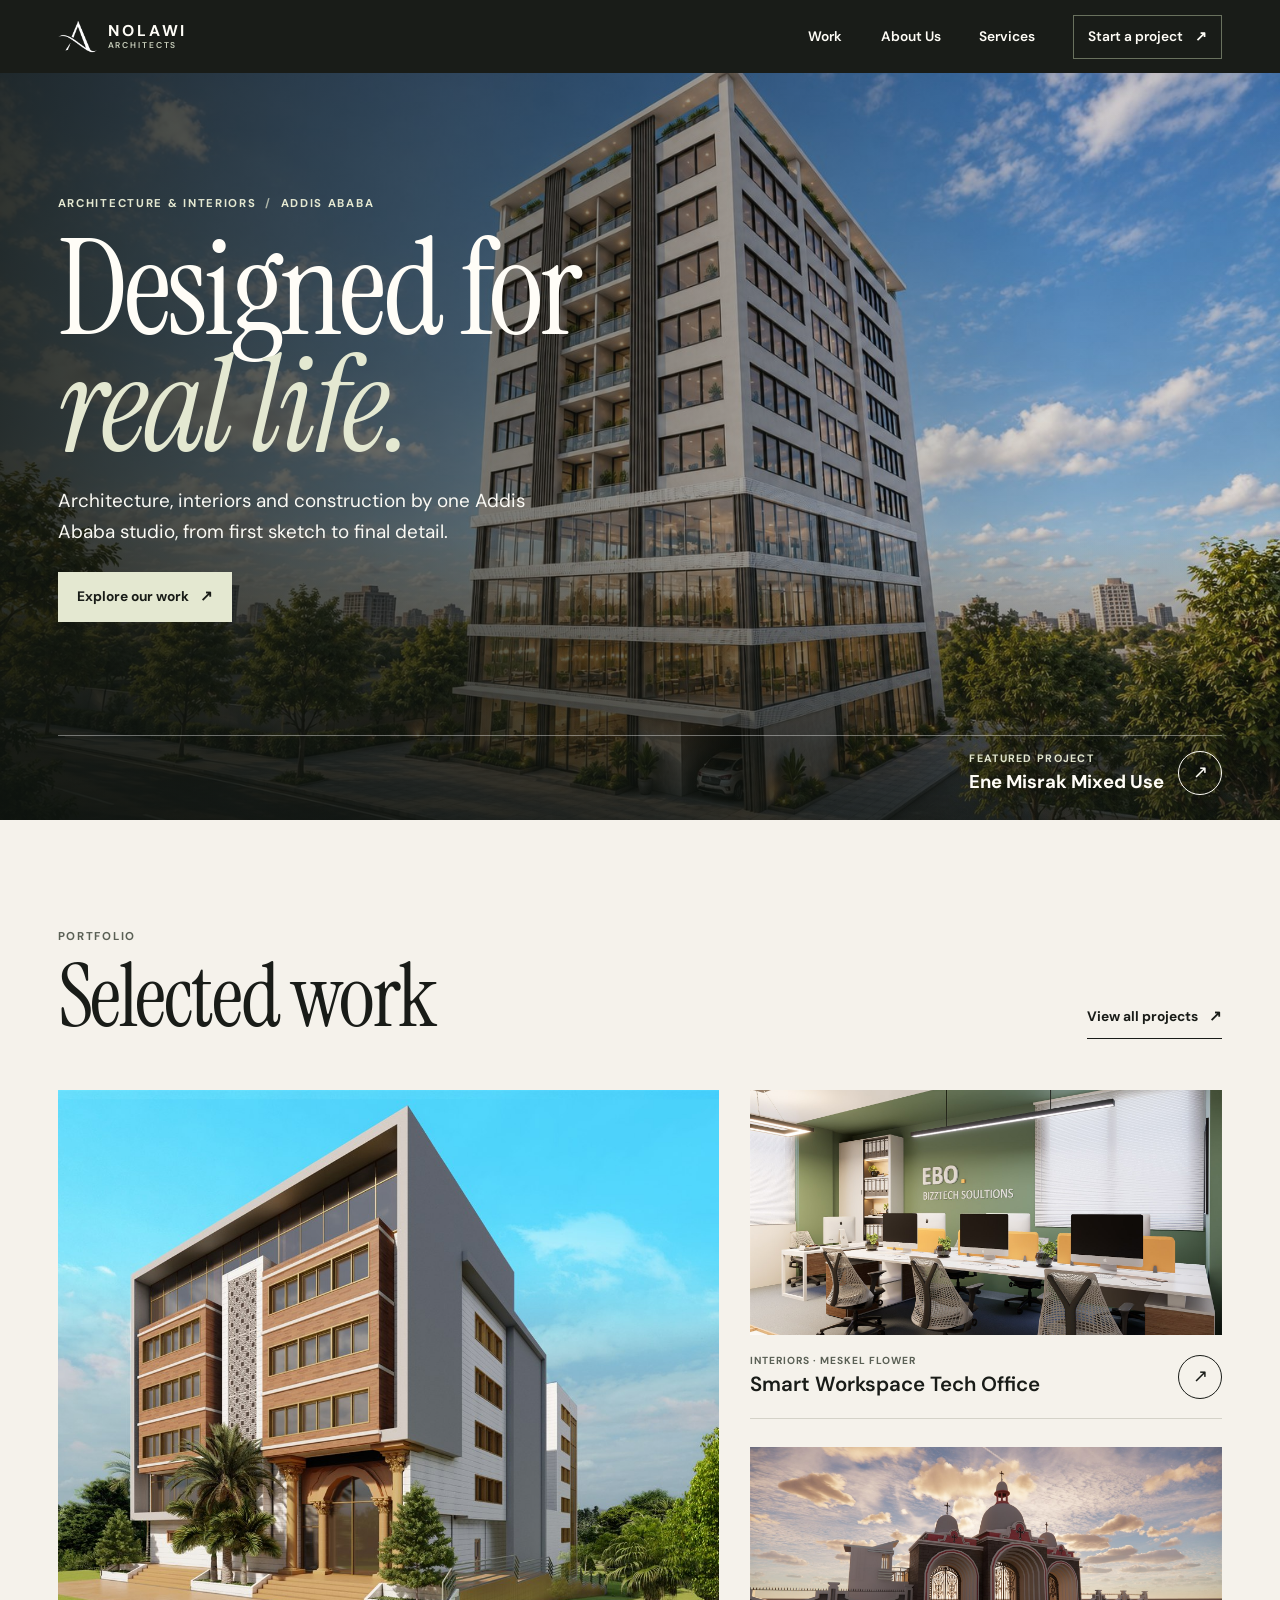
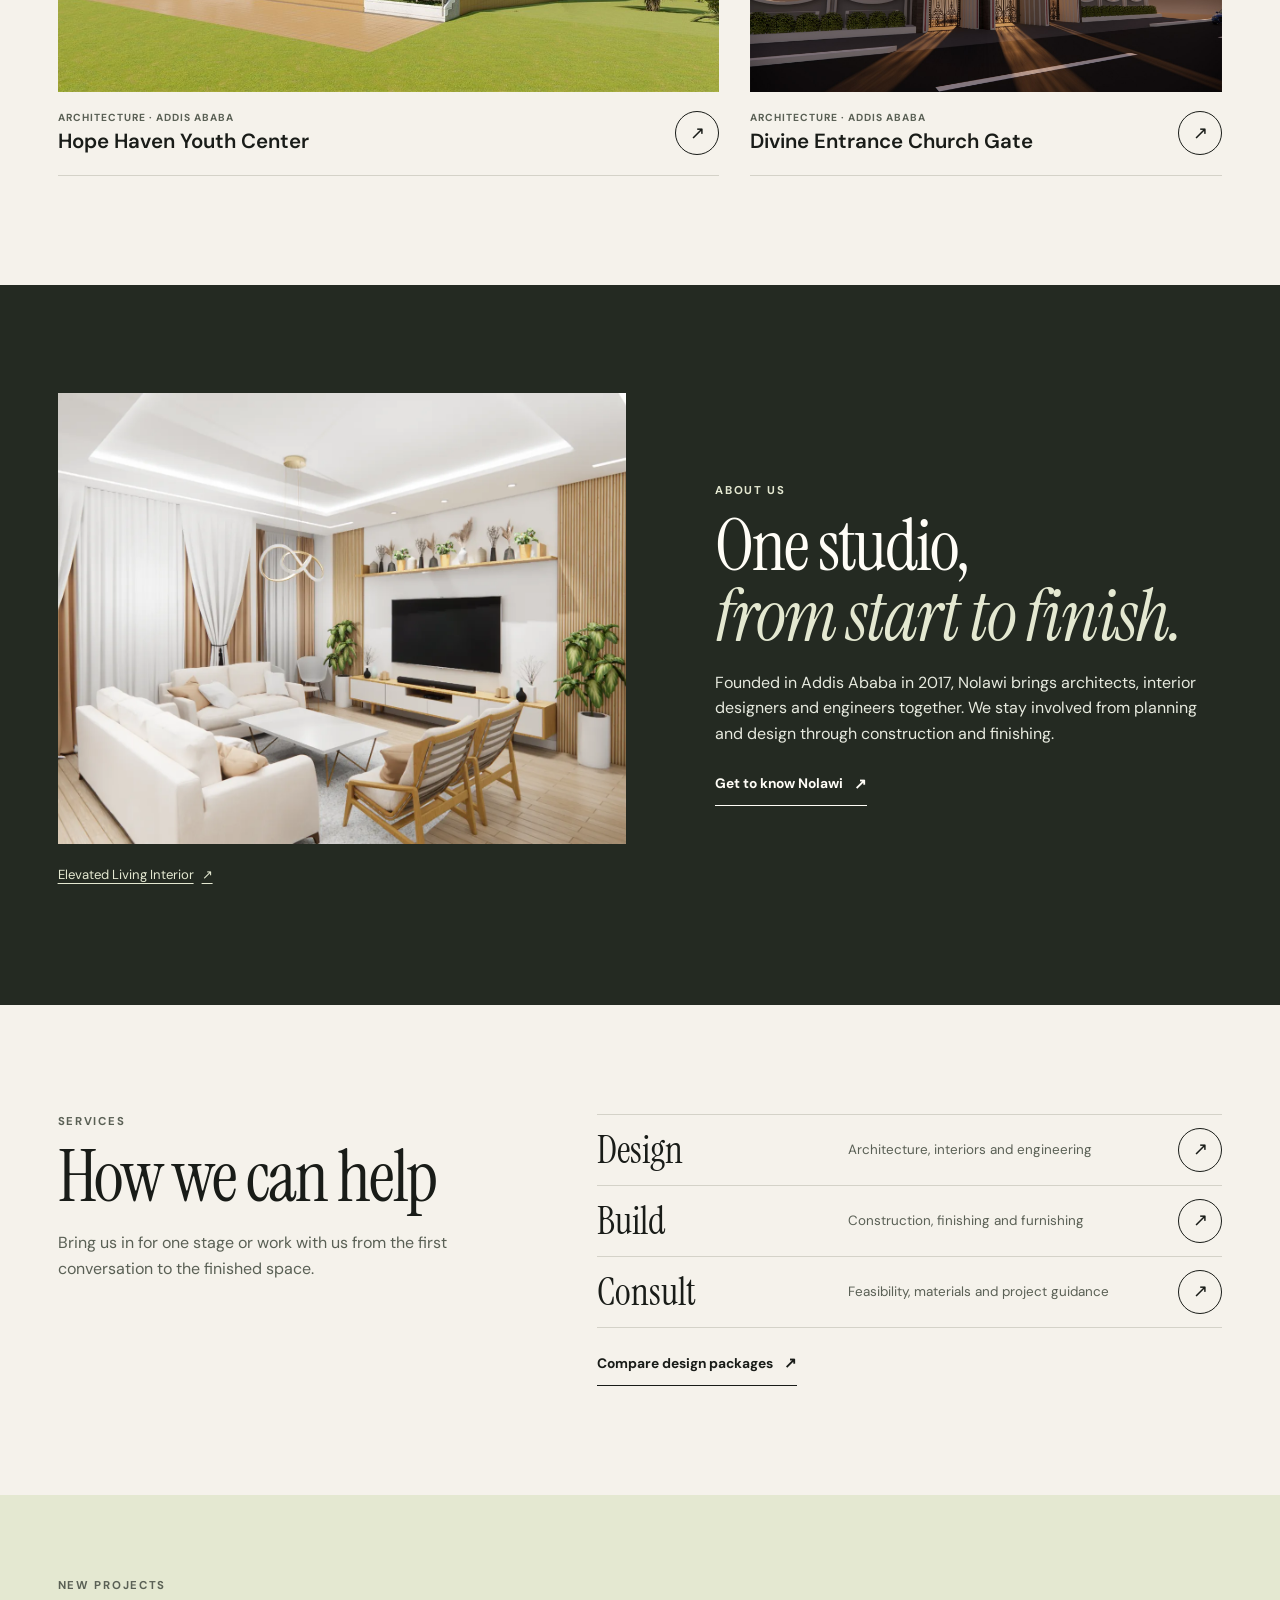
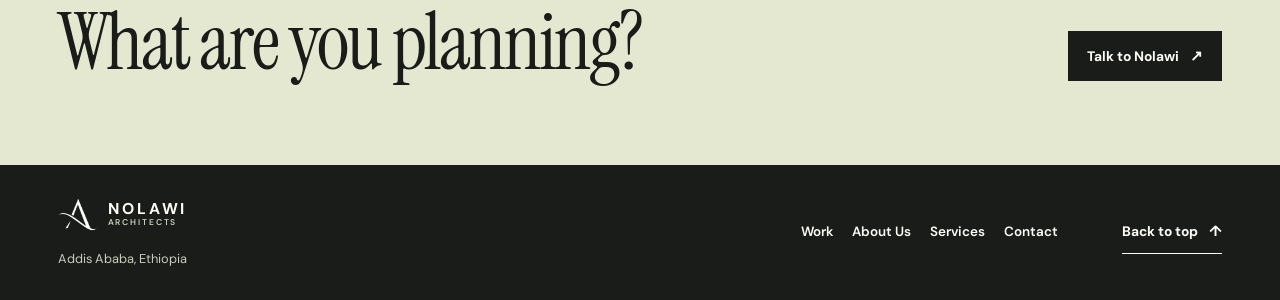
==== commit c8c7df3a: "Serve Nolawi brand typography from the site" ====
--- a/index.html
+++ b/index.html
@@ -7,10 +7,8 @@
   <meta name="description" content="Nolawi Architects is an Addis Ababa practice working across architecture, interiors, engineering and construction.">
   <title>Nolawi Architects | Architecture and Interiors in Addis Ababa</title>
   <link rel="icon" href="assets/nolawi-favicon.png" type="image/png">
-  <link rel="preconnect" href="https://fonts.googleapis.com">
-  <link rel="preconnect" href="https://fonts.gstatic.com" crossorigin>
-  <link rel="stylesheet" href="https://fonts.googleapis.com/css2?family=DM+Sans:wght@400;500;600;700&amp;family=Instrument+Serif:ital@0;1&amp;display=swap">
-  <link rel="stylesheet" href="styles.css?v=20261125-2">
+  <link rel="preload" href="assets/fonts/instrument-serif.woff2" as="font" type="font/woff2" crossorigin>
+  <link rel="stylesheet" href="styles.css?v=20261125-3">
   <script src="script.js?v=20261125-2" defer></script>
 </head>
 <body id="top">
--- a/styles.css
+++ b/styles.css
@@ -1,3 +1,27 @@
+@font-face {
+  font-family: 'DM Sans';
+  src: url('assets/fonts/dm-sans.woff2') format('woff2');
+  font-style: normal;
+  font-weight: 400 700;
+  font-display: swap;
+}
+
+@font-face {
+  font-family: 'Instrument Serif';
+  src: url('assets/fonts/instrument-serif.woff2') format('woff2');
+  font-style: normal;
+  font-weight: 400;
+  font-display: swap;
+}
+
+@font-face {
+  font-family: 'Instrument Serif';
+  src: url('assets/fonts/instrument-serif-italic.woff2') format('woff2');
+  font-style: italic;
+  font-weight: 400;
+  font-display: swap;
+}
+
 :root {
   --paper: #f5f2eb;
   --white: #fffdf7;
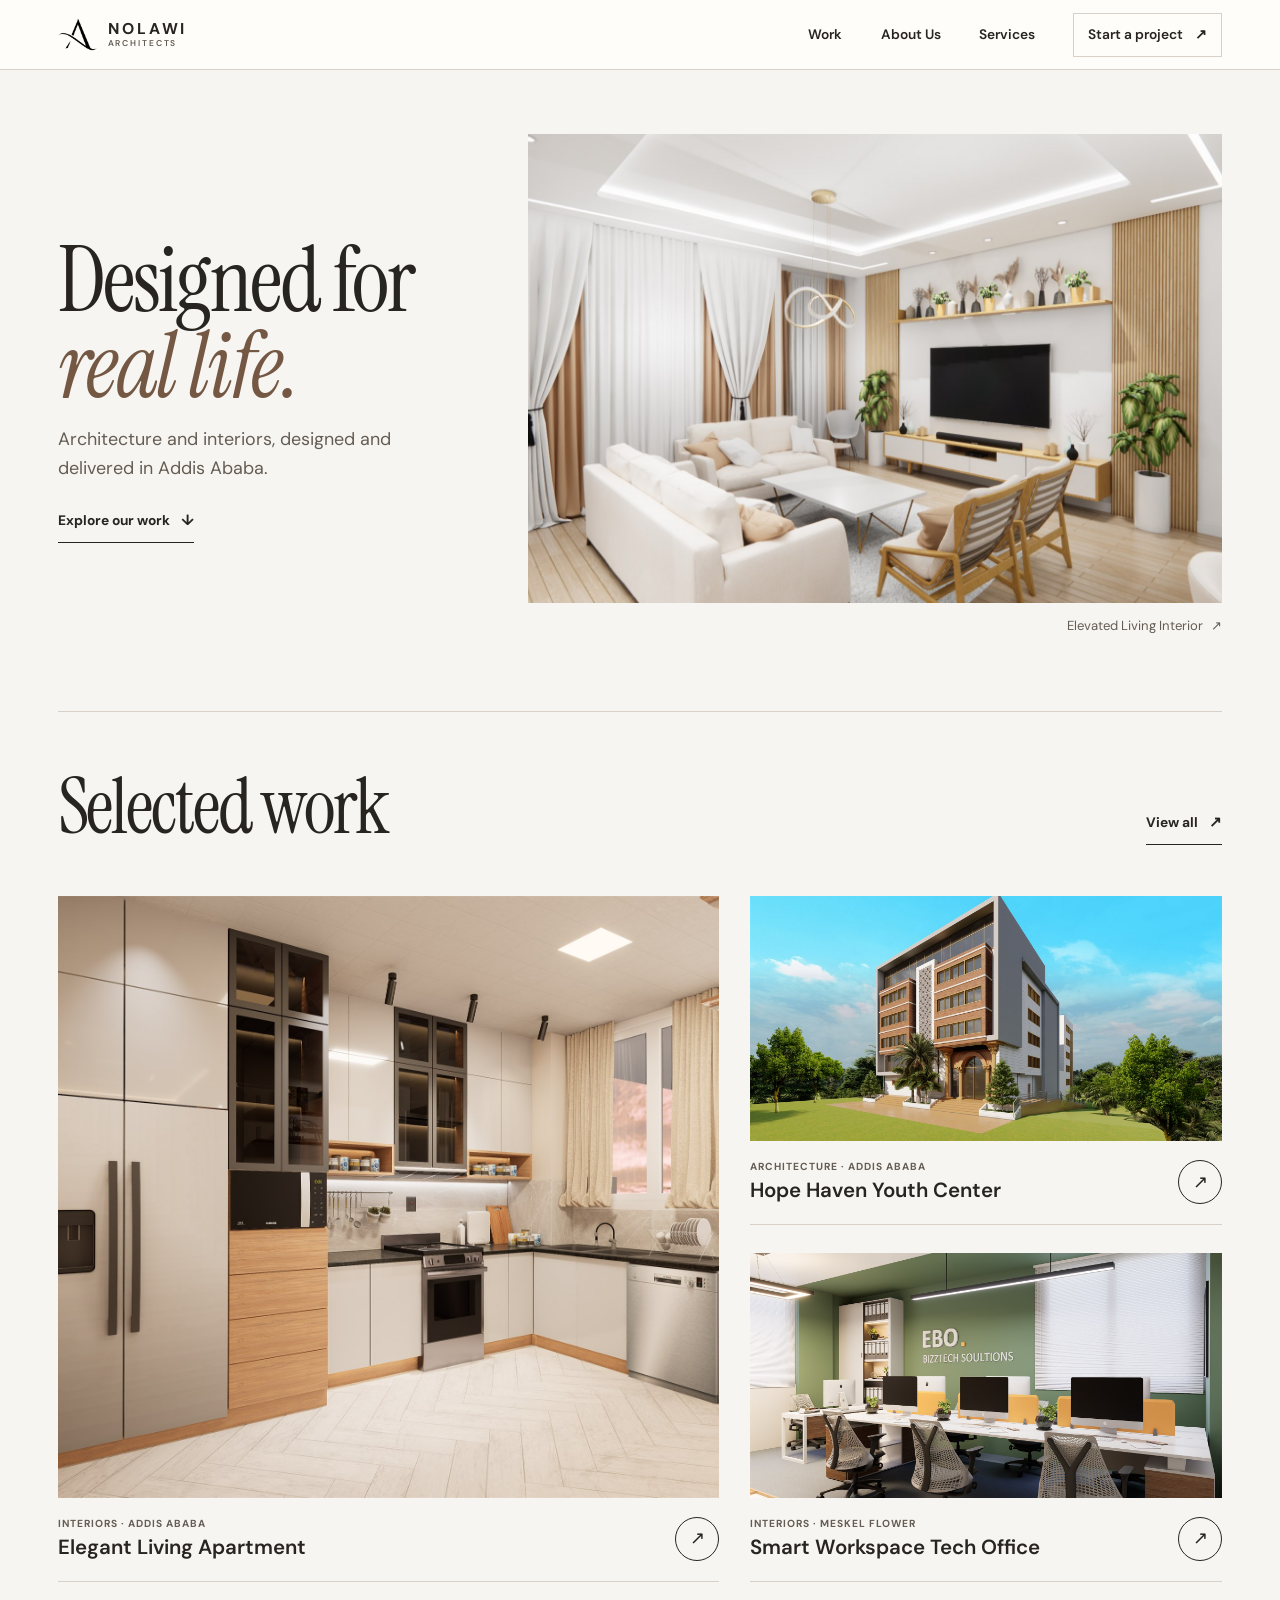
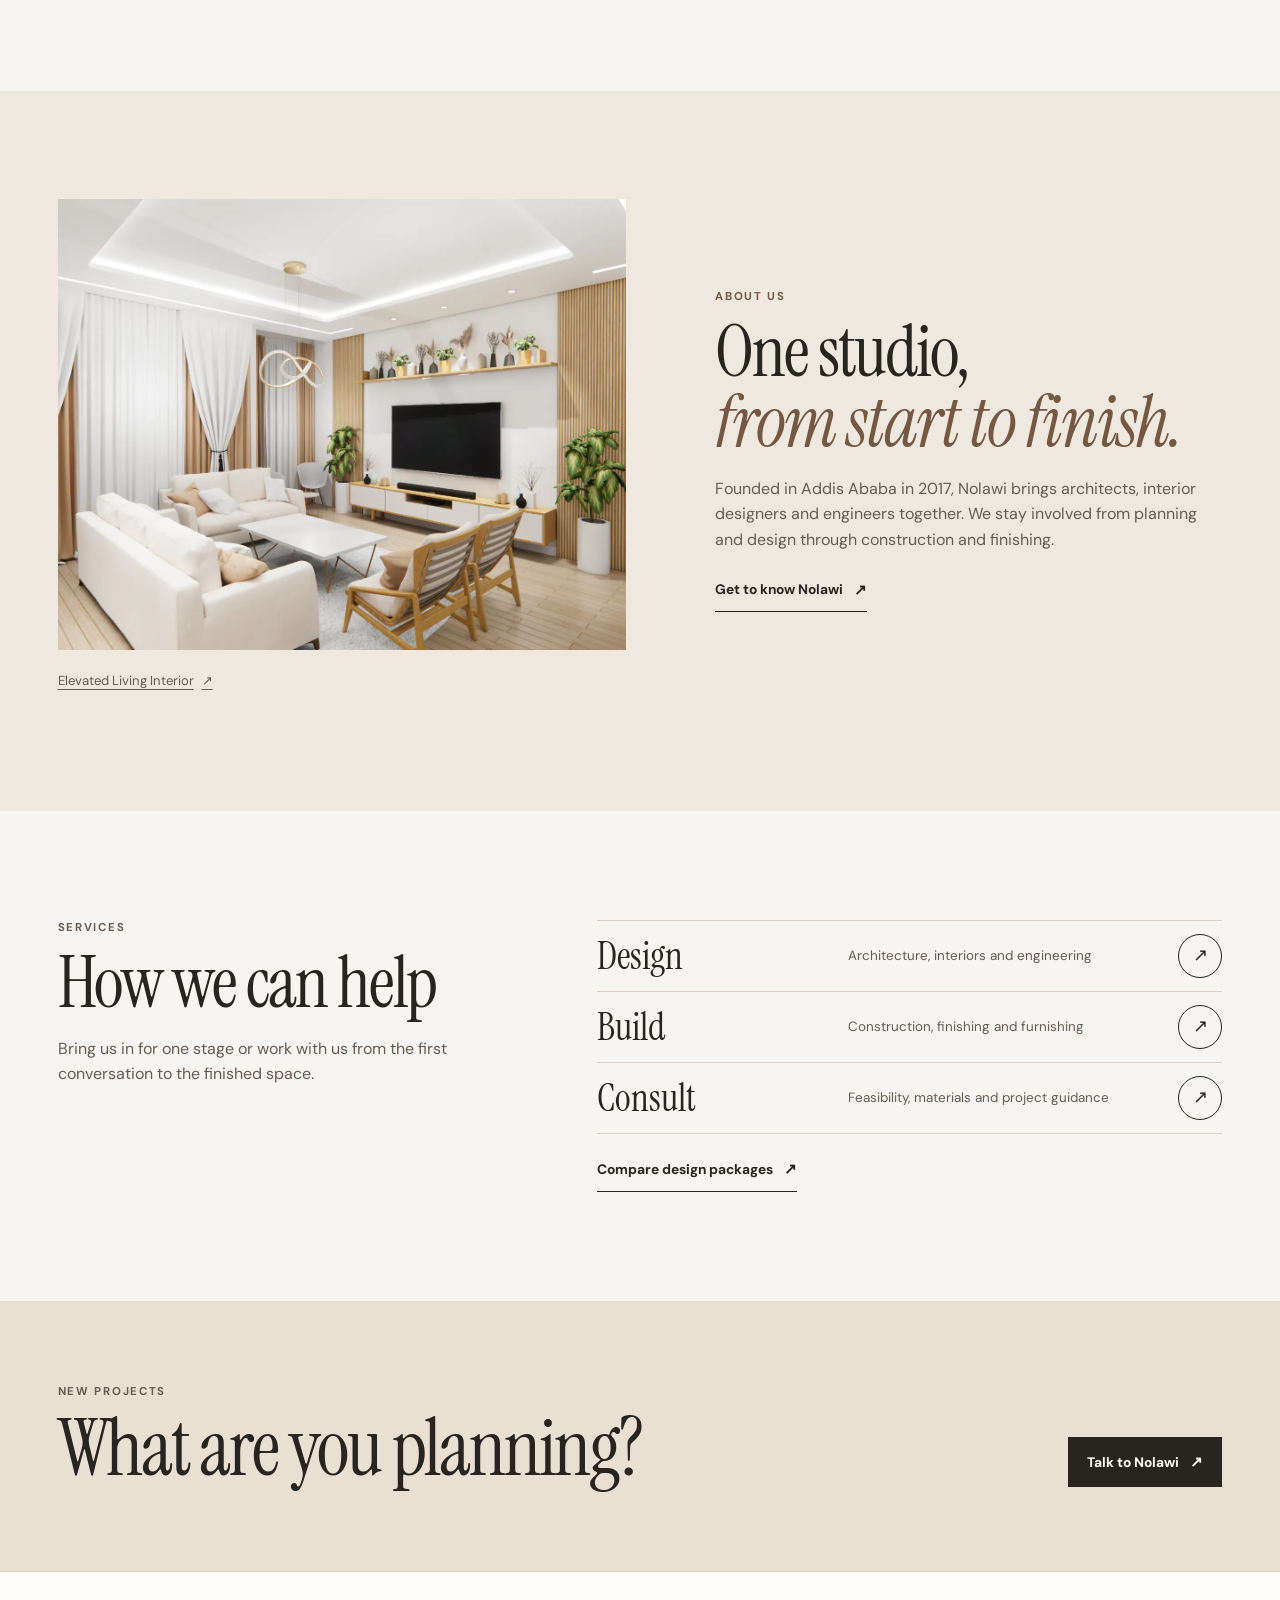
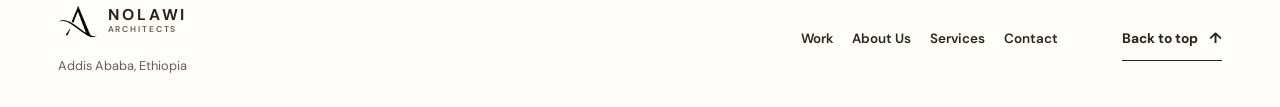
==== commit 9a0722ea: "Simplify Nolawi palette and shorten mobile hero" ====
--- a/index.html
+++ b/index.html
@@ -3,13 +3,13 @@
 <head>
   <meta charset="utf-8">
   <meta name="viewport" content="width=device-width,initial-scale=1">
-  <meta name="theme-color" content="#191c18">
+  <meta name="theme-color" content="#fffdf9">
   <meta name="description" content="Nolawi Architects is an Addis Ababa practice working across architecture, interiors, engineering and construction.">
   <title>Nolawi Architects | Architecture and Interiors in Addis Ababa</title>
   <link rel="icon" href="assets/nolawi-favicon.png" type="image/png">
   <link rel="preload" href="assets/fonts/instrument-serif.woff2" as="font" type="font/woff2" crossorigin>
-  <link rel="stylesheet" href="styles.css?v=20261125-3">
-  <script src="script.js?v=20261125-2" defer></script>
+  <link rel="stylesheet" href="styles.css?v=20261125-4">
+  <script src="script.js?v=20261125-4" defer></script>
 </head>
 <body id="top">
   <a class="skip-link" href="#main-content">Skip to main content</a>
@@ -33,46 +33,46 @@
 
   <main id="main-content" tabindex="-1">
     <section class="hero" aria-labelledby="home-title" data-hero-slider>
-      <div class="hero-slides" aria-hidden="true">
-        <img class="hero-slide is-active" src="assets/project-05.jpg" data-project="ene-misrak" alt="" fetchpriority="high" decoding="async">
-        <img class="hero-slide" data-src="assets/project-01.jpg" data-project="hope-haven" alt="" decoding="async">
-        <img class="hero-slide" data-src="assets/project-04.jpg" data-project="divine-entrance" alt="" decoding="async">
-        <img class="hero-slide" data-src="assets/project-13.jpg" data-project="ebo-bizztech" alt="" decoding="async">
-      </div>
       <div class="shell hero-inner">
         <div class="hero-intro">
-          <p class="eyebrow">Architecture &amp; interiors <span aria-hidden="true">/</span> Addis Ababa</p>
           <h1 id="home-title" class="display">Designed for <em>real life.</em></h1>
-          <p class="hero-copy">Architecture, interiors and construction by one Addis Ababa studio, from first sketch to final detail.</p>
-          <a class="button button--light" href="work.html">Explore our work <span aria-hidden="true">↗</span></a>
+          <p class="hero-copy">Architecture and interiors, designed and delivered in Addis Ababa.</p>
+          <a class="text-link" href="#work">Explore our work <span aria-hidden="true">↓</span></a>
         </div>
-        <div class="hero-foot">
-          <button class="hero-motion" type="button" data-hero-motion hidden>Pause background rotation</button>
-          <a class="hero-project" data-hero-link href="project.html?slug=ene-misrak">
-            <span><small>Featured project</small><strong data-hero-title>Ene Misrak Mixed Use</strong></span>
-            <span class="circle-arrow" aria-hidden="true">↗</span>
-          </a>
-        </div>
+        <figure class="hero-media">
+          <div class="hero-slides" aria-hidden="true">
+            <img class="hero-slide is-active" src="assets/project-08.jpg" data-project="elevated-living-interior" alt="" fetchpriority="high" decoding="async">
+            <img class="hero-slide" data-src="assets/project-11.jpg" data-project="rental-apartment" alt="" decoding="async">
+            <img class="hero-slide" data-src="assets/project-05.jpg" data-project="ene-misrak" alt="" decoding="async">
+            <img class="hero-slide" data-src="assets/project-17.jpg" data-project="outdoor-bar" alt="" decoding="async">
+          </div>
+          <figcaption class="hero-foot">
+            <button class="hero-motion" type="button" data-hero-motion hidden>Pause background rotation</button>
+            <a class="hero-project" data-hero-link href="project.html?slug=elevated-living-interior">
+              <span data-hero-title>Elevated Living Interior</span> <span aria-hidden="true">↗</span>
+            </a>
+          </figcaption>
+        </figure>
       </div>
     </section>
 
     <section class="featured shell" id="work" aria-labelledby="featured-title">
       <div class="section-heading">
-        <div><p class="eyebrow">Portfolio</p><h2 class="display" id="featured-title">Selected work</h2></div>
-        <a class="text-link" href="work.html">View all projects <span aria-hidden="true">↗</span></a>
+        <h2 class="display" id="featured-title">Selected work</h2>
+        <a class="text-link" href="work.html" aria-label="View all projects">View all <span aria-hidden="true">↗</span></a>
       </div>
       <div class="home-projects">
-        <a class="home-project home-project--lead" href="project.html?slug=hope-haven">
+        <a class="home-project home-project--lead" href="project.html?slug=elegant-living">
+          <div class="home-project-image"><img src="assets/project-07.jpg" alt="Kitchen with warm timber accents and pale cabinetry in Elegant Living Apartment" loading="lazy" decoding="async"></div>
+          <div class="home-project-info"><div><p class="eyebrow">Interiors · Addis Ababa</p><h3>Elegant Living Apartment</h3></div><span class="circle-arrow" aria-hidden="true">↗</span></div>
+        </a>
+        <a class="home-project" href="project.html?slug=hope-haven">
           <div class="home-project-image"><img src="assets/project-01.jpg" alt="Architectural rendering of Hope Haven Youth Center" loading="lazy" decoding="async"></div>
           <div class="home-project-info"><div><p class="eyebrow">Architecture · Addis Ababa</p><h3>Hope Haven Youth Center</h3></div><span class="circle-arrow" aria-hidden="true">↗</span></div>
         </a>
         <a class="home-project" href="project.html?slug=ebo-bizztech">
           <div class="home-project-image"><img src="assets/project-13.jpg" alt="Green-accented open workstation at EBO BizzTech" loading="lazy" decoding="async"></div>
           <div class="home-project-info"><div><p class="eyebrow">Interiors · Meskel Flower</p><h3>Smart Workspace Tech Office</h3></div><span class="circle-arrow" aria-hidden="true">↗</span></div>
-        </a>
-        <a class="home-project" href="project.html?slug=divine-entrance">
-          <div class="home-project-image"><img src="assets/project-04.jpg" alt="Arched entrance to Bihere Tsige St. Mary Church" loading="lazy" decoding="async"></div>
-          <div class="home-project-info"><div><p class="eyebrow">Architecture · Addis Ababa</p><h3>Divine Entrance Church Gate</h3></div><span class="circle-arrow" aria-hidden="true">↗</span></div>
         </a>
       </div>
     </section>
--- a/styles.css
+++ b/styles.css
@@ -23,16 +23,16 @@
 }
 
 :root {
-  --paper: #f5f2eb;
-  --white: #fffdf7;
-  --ink: #191c18;
-  --coal: #373c32;
-  --quiet: #5a6055;
-  --line: #d4d2c8;
-  --accent: #e4e8d1;
-  --clay: #904c36;
-  --sand: #eae5d9;
-  --dark: #242a22;
+  --paper: #f7f5f1;
+  --white: #fffdf9;
+  --ink: #282420;
+  --coal: #443e38;
+  --quiet: #655d54;
+  --line: #d9d1c7;
+  --accent: #e9dfd2;
+  --clay: #745844;
+  --sand: #eee8df;
+  --dark: #332d27;
   --gutter: clamp(18px, 4.5vw, 76px);
   --edge: var(--gutter);
   --max: 1440px;
@@ -50,9 +50,8 @@
 button, input, textarea, select { font: inherit; }
 a { color: inherit; text-decoration: none; }
 h1, h2, h3, p, figure { margin: 0; }
-:focus-visible { outline: 3px solid #6f8c60; outline-offset: 4px; }
-:where(.site-header, .site-footer, .hero) :focus-visible { outline-color: #d9edae; }
-::selection { color: var(--ink); background: #dce5bc; }
+:focus-visible { outline: 2px solid var(--clay); outline-offset: 4px; }
+::selection { color: var(--ink); background: var(--accent); }
 main[tabindex="-1"]:focus { outline: none; }
 
 .shell { width: min(calc(100% - 2 * var(--gutter)), var(--max)); margin-inline: auto; }
@@ -67,9 +66,9 @@
 .button, .text-link, .circle-arrow { display: inline-flex; align-items: center; justify-content: center; }
 .button, .text-link { gap: .8em; font-size: .86rem; font-weight: 700; line-height: 1.25; }
 .button { min-height: 50px; padding: 12px 18px; border: 1px solid transparent; background: var(--ink); color: var(--white); transition: background .2s, color .2s; }
-.button:hover { background: #353f2e; }
+.button:hover { background: var(--clay); }
 .button--light { color: var(--ink); background: var(--accent); }
-.button--light:hover { color: var(--ink); background: #f2f5e6; }
+.button--light:hover { color: var(--ink); background: var(--sand); }
 .text-link { width: fit-content; min-height: 44px; border-bottom: 1px solid currentColor; }
 .text-link:hover { color: var(--clay); }
 .button span, .text-link span { flex: none; font-size: 1.08em; }
@@ -78,42 +77,45 @@
 .skip-link, .hero-motion:not(:focus-visible) { position: absolute; z-index: 40; width: 1px; height: 1px; overflow: hidden; clip-path: inset(50%); white-space: nowrap; }
 .skip-link:focus { position: fixed; top: 12px; left: 12px; width: auto; height: auto; padding: 10px 16px; clip-path: none; color: var(--ink); background: var(--accent); }
 
-.site-header { position: sticky; z-index: 20; top: 0; color: var(--white); background: var(--ink); }
-.site-header-inner { display: flex; align-items: center; justify-content: space-between; min-height: 73px; gap: 22px; }
+.site-header { position: sticky; z-index: 20; top: 0; color: var(--ink); background: var(--white); border-bottom: 1px solid var(--line); }
+.site-header-inner { display: flex; align-items: center; justify-content: space-between; min-height: 69px; gap: 22px; }
 .brand { display: inline-flex; width: fit-content; align-items: center; gap: 11px; flex-shrink: 0; }
 .brand img { width: 39px; height: 39px; object-fit: contain; }
+.site-header .brand img, .site-footer .brand img { filter: brightness(0); }
 .brand-type { display: grid; gap: 3px; font-size: .98rem; font-weight: 700; line-height: 1; letter-spacing: .19em; text-transform: uppercase; }
-.brand-type small { font-size: .53rem; font-weight: 600; letter-spacing: .22em; color: #c8cebb; }
+.brand-type small { font-size: .53rem; font-weight: 600; letter-spacing: .22em; color: var(--quiet); }
 .site-nav { display: flex; align-items: center; gap: clamp(17px, 3vw, 44px); font-size: .86rem; font-weight: 600; }
 .site-nav a { display: inline-flex; min-height: 44px; align-items: center; white-space: nowrap; }
-.site-nav a:hover, .site-nav a[aria-current="page"] { color: var(--accent); }
+.site-nav a:hover, .site-nav a[aria-current="page"] { color: var(--clay); }
 .site-nav a[aria-current="page"]:not(.nav-cta) { text-decoration: underline; text-underline-offset: 6px; }
-.site-nav .nav-cta { gap: 12px; padding-inline: 14px; border: 1px solid #69715e; }
+.site-nav .nav-cta { gap: 12px; padding-inline: 14px; border: 1px solid var(--line); }
 .site-nav .nav-cta:hover, .site-nav .nav-cta[aria-current="page"] { border-color: var(--accent); background: var(--accent); color: var(--ink); }
 .menu-toggle { display: none; }
 
-.hero { position: relative; isolation: isolate; display: grid; min-height: clamp(625px, 83svh, 870px); background: #303931; color: var(--white); }
-.hero-slides, .hero::after { position: absolute; z-index: -1; inset: 0; overflow: hidden; }
-.hero-slide { position: absolute; inset: 0; width: 100%; height: 100%; object-fit: cover; object-position: center 48%; opacity: 0; transition: opacity .85s ease; }
-.hero-slide.is-active { opacity: 1; }
-.hero-slide[data-project="ebo-bizztech"] { object-position: center 54%; }
-.hero::after { content: ''; background: linear-gradient(90deg, rgba(14, 19, 15, .86), rgba(14, 19, 15, .50) 44%, rgba(14, 19, 15, .12) 84%), linear-gradient(0deg, rgba(14, 19, 15, .75), transparent 39%); }
-.hero-inner { display: grid; grid-template-rows: 1fr auto; gap: 48px; padding-block: 58px 25px; }
-.hero-intro { align-self: center; }
-.hero .eyebrow { color: var(--accent); }
-.hero .eyebrow span { margin-inline: .35em; opacity: .7; }
-.hero .display { max-width: 12ch; margin: 18px 0 22px; font-size: clamp(5rem, 10.4vw, 10.9rem); line-height: .88; }
-.hero .display em { display: block; font-weight: 400; color: var(--accent); }
-.hero-copy { max-width: 39ch; margin-bottom: 25px; font-size: clamp(1rem, 1.5vw, 1.18rem); color: #faf9f4; text-wrap: pretty; }
-.hero-foot { position: relative; display: flex; justify-content: flex-end; padding-top: 15px; border-top: 1px solid rgba(255,255,255,.38); }
-.hero-project { display: inline-flex; align-items: center; gap: 14px; min-height: 44px; }
-.hero-project small, .hero-project strong { display: block; line-height: 1.3; }
-.hero-project small { margin-bottom: 4px; color: var(--accent); font-size: .67rem; font-weight: 700; letter-spacing: .12em; text-transform: uppercase; }
-.hero-project strong { font-size: clamp(.9rem, 1.45vw, 1.22rem); }
-.hero-project:hover .circle-arrow { color: var(--ink); border-color: var(--accent); background: var(--accent); }
-.hero-motion { align-self: center; margin-right: auto; padding: 8px; border: 1px solid var(--accent); color: var(--white); background: var(--ink); cursor: pointer; }
-
-.featured { padding-block: var(--spacing); }
+.hero { padding-block: clamp(32px, 5vw, 76px); }
+.hero-inner { display: grid; grid-template-columns: minmax(0, .82fr) minmax(0, 1.4fr); align-items: center; gap: clamp(22px, 5vw, 82px); }
+.hero .display { margin-bottom: 16px; font-size: clamp(4rem, 7.1vw, 7.6rem); line-height: .94; }
+.hero .display em { display: block; font-weight: 400; color: var(--clay); }
+.hero-copy { max-width: 33ch; margin-bottom: 16px; color: var(--quiet); font-size: clamp(1rem, 1.4vw, 1.17rem); text-wrap: pretty; }
+.hero-media { min-width: 0; }
+.hero-slides { position: relative; isolation: isolate; overflow: hidden; min-height: 320px; aspect-ratio: 1.48; background: var(--sand); }
+.hero-slide { position: absolute; inset: 0; width: 100%; height: 100%; object-fit: cover; opacity: 0; transition: opacity 1.4s ease; }
+.hero-slide.is-active { z-index: 1; opacity: 1; }
+.hero-slide.is-leaving { opacity: 1; }
+.hero-slide[data-project="ene-misrak"] { object-position: center 46%; }
+.hero.is-rotating .hero-slide:is(.is-active, .is-leaving) { animation: hero-zoom 11.5s linear both; }
+.hero.is-motion-paused .hero-slide { animation-play-state: paused; }
+@keyframes hero-zoom {
+  from { transform: scale(1); }
+  to { transform: scale(1.055); }
+}
+.hero-foot { position: relative; display: flex; justify-content: flex-end; }
+.hero-project { display: inline-flex; align-items: center; gap: 8px; min-height: 44px; color: var(--quiet); font-size: .82rem; }
+.hero-project:hover { color: var(--clay); text-decoration: underline; text-underline-offset: 3px; }
+.hero-motion { align-self: center; margin-right: auto; padding: 6px 9px; border: 1px solid var(--line); color: var(--ink); background: var(--white); cursor: pointer; font-size: .82rem; }
+
+.featured { border-top: 1px solid var(--line); padding-block: clamp(32px, 4.5vw, 70px) var(--spacing); }
+.featured .section-heading .display { margin-top: 0; font-size: clamp(3.1rem, 6vw, 6.25rem); }
 .home-projects { display: grid; grid-template-columns: minmax(0, 1.4fr) minmax(0, 1fr); gap: 28px clamp(16px, 2.4vw, 36px); }
 .home-project { display: flex; flex-direction: column; min-width: 0; border-bottom: 1px solid var(--line); }
 .home-project--lead { grid-row: span 2; }
@@ -127,16 +129,15 @@
 .home-project-info h3 { margin-top: 3px; font-size: clamp(.96rem, 1.6vw, 1.3rem); font-weight: 600; line-height: 1.35; }
 .home-project:hover .circle-arrow, .service-row:hover .circle-arrow { background: var(--ink); color: var(--white); border-color: var(--ink); }
 
-.home-practice { padding-block: var(--spacing); background: var(--dark); color: var(--white); }
+.home-practice { padding-block: var(--spacing); background: var(--sand); }
 .home-practice-inner { display: grid; grid-template-columns: minmax(0, 1.12fr) minmax(0, 1fr); align-items: center; gap: clamp(30px, 7vw, 102px); }
 .practice-image img { width: 100%; aspect-ratio: 1.26; object-fit: cover; }
-.practice-image figcaption { margin-top: 8px; font-size: .82rem; color: var(--accent); }
+.practice-image figcaption { margin-top: 8px; font-size: .82rem; color: var(--quiet); }
 .practice-image figcaption a { display: inline-flex; align-items: center; gap: 8px; min-height: 44px; text-decoration: underline; text-underline-offset: 4px; }
 .practice-intro .display, .home-services .display { margin-block: 12px 18px; font-size: clamp(3.3rem, 5.6vw, 6rem); }
-.practice-intro .eyebrow, .practice-intro em { color: var(--accent); }
+.practice-intro .eyebrow, .practice-intro em { color: var(--clay); }
 .practice-intro em { display: block; }
-.practice-intro > p:not(.eyebrow) { max-width: 48ch; margin-bottom: 16px; color: #e7eadf; }
-.practice-intro .text-link:hover { color: var(--accent); }
+.practice-intro > p:not(.eyebrow) { max-width: 48ch; margin-bottom: 16px; color: var(--quiet); }
 
 .home-services { display: grid; grid-template-columns: minmax(0, .85fr) minmax(0, 1.15fr); gap: clamp(26px, 6vw, 96px); padding-block: var(--spacing); }
 .services-intro { max-width: 40ch; color: var(--quiet); }
@@ -149,34 +150,44 @@
 .contact-panel { padding-block: clamp(46px, 6.5vw, 90px); color: var(--ink); background: var(--accent); }
 .contact-panel-inner { display: flex; justify-content: space-between; align-items: end; flex-wrap: wrap; gap: 22px; }
 .contact-panel .display { margin-top: 10px; font-size: clamp(3.4rem, 6.2vw, 6.6rem); }
-.site-footer { padding-block: 30px; background: var(--ink); color: var(--white); }
+.site-footer { padding-block: 30px; border-top: 1px solid var(--line); background: var(--white); color: var(--ink); }
 .footer-inner { display: grid; grid-template-columns: minmax(0, 1fr) auto auto; align-items: center; gap: 20px clamp(24px, 5vw, 70px); }
-.footer-address p { margin-top: 8px; color: #c8cebb; font-size: .8rem; }
+.footer-address p { margin-top: 8px; color: var(--quiet); font-size: .8rem; }
 .footer-nav { display: flex; flex-wrap: wrap; gap: 1px 19px; font-size: .84rem; font-weight: 600; }
 .footer-nav a { display: inline-flex; align-items: center; min-height: 44px; }
-.footer-nav a:hover, .site-footer .text-link:hover { color: var(--accent); }
+.footer-nav a:hover, .site-footer .text-link:hover { color: var(--clay); }
 .to-top { justify-self: start; white-space: nowrap; }
+
+@media (max-width: 840px) {
+  .hero { padding-block: clamp(20px, 5vw, 38px) 0; }
+  .hero-inner { grid-template-columns: minmax(0, 1fr); gap: 15px; }
+  .hero .display { margin-bottom: 6px; font-size: clamp(2.85rem, 10vw, 5.1rem); line-height: 1; }
+  .hero .display em { display: inline; }
+  .hero-copy { margin-bottom: 2px; font-size: .98rem; }
+  .hero-intro > .text-link { border-bottom: 0; text-decoration: underline; text-underline-offset: 4px; }
+  .hero-slides { min-height: 0; aspect-ratio: 1.65; max-height: 360px; }
+  .hero-motion:focus-visible { position: absolute; bottom: calc(100% + 9px); left: 9px; }
+  .featured { padding-top: 18px; }
+  .featured .section-heading { gap: 4px 16px; align-items: center; margin-bottom: 12px; }
+  .featured .section-heading .display { font-size: clamp(2.5rem, 8vw, 4.4rem); }
+  .featured .section-heading .text-link { font-size: .77rem; }
+}
 
 @media (max-width: 760px) {
   .site-header-inner { flex-wrap: wrap; gap: 0 10px; min-height: 64px; }
   .brand { min-height: 53px; }
   .brand img { width: 34px; height: 34px; }
-  .menu-toggle { display: inline-flex; align-items: center; justify-content: center; gap: 11px; min-height: 44px; padding: 5px 9px; border: 1px solid #69715e; background: transparent; color: var(--white); cursor: pointer; font-size: .78rem; font-weight: 700; }
+  .menu-toggle { display: inline-flex; align-items: center; justify-content: center; gap: 11px; min-height: 44px; padding: 5px 9px; border: 1px solid var(--line); background: transparent; color: var(--ink); cursor: pointer; font-size: .78rem; font-weight: 700; }
   .menu-icon { position: relative; width: 15px; height: 11px; border-top: 1px solid; border-bottom: 1px solid; }
   .menu-toggle[aria-expanded="true"] .menu-icon { border: 0; }
   .menu-toggle[aria-expanded="true"] .menu-icon::before, .menu-toggle[aria-expanded="true"] .menu-icon::after { position: absolute; inset: 5px 0 auto; height: 1px; content: ''; background: currentColor; transform: rotate(45deg); }
   .menu-toggle[aria-expanded="true"] .menu-icon::after { transform: rotate(-45deg); }
   .site-nav { flex: 1 0 100%; flex-wrap: wrap; gap: 0 16px; padding-bottom: 7px; }
   .site-nav .nav-cta { padding-inline: 8px; }
-  .nav-enhanced .site-nav { position: absolute; inset: 100% 0 auto; display: none; flex-direction: column; align-items: stretch; gap: 0; max-height: calc(100dvh - 64px); overflow: auto; padding: 4px var(--gutter) 20px; border-top: 1px solid #424838; background: var(--ink); }
+  .nav-enhanced .site-nav { position: absolute; inset: 100% 0 auto; display: none; flex-direction: column; align-items: stretch; gap: 0; max-height: calc(100dvh - 64px); overflow: auto; padding: 4px var(--gutter) 20px; border-block: 1px solid var(--line); background: var(--white); }
   .nav-enhanced .site-nav.is-open { display: flex; }
-  .nav-enhanced .site-nav a { min-height: 53px; border-bottom: 1px solid #424838; }
-  .nav-enhanced .site-nav .nav-cta { margin-top: 10px; padding-inline: 12px; border: 1px solid #69715e; justify-content: space-between; }
-  .hero { min-height: clamp(540px, 77svh, 710px); }
-  .hero-inner { gap: 30px; padding-block: 45px 18px; }
-  .hero .display { font-size: clamp(4.12rem, 13.5vw, 7.5rem); }
-  .hero::after { background: linear-gradient(90deg, rgba(14,19,15,.73), rgba(14,19,15,.29)), linear-gradient(0deg, rgba(14,19,15,.79), transparent 70%); }
-  .hero-motion:focus-visible { position: absolute; bottom: calc(100% + 12px); left: 0; }
+  .nav-enhanced .site-nav a { min-height: 53px; border-bottom: 1px solid var(--line); }
+  .nav-enhanced .site-nav .nav-cta { margin-top: 10px; padding-inline: 12px; border: 1px solid var(--line); justify-content: space-between; }
   .home-projects, .home-practice-inner, .home-services { grid-template-columns: minmax(0, 1fr); }
   .home-project--lead { grid-row: auto; }
   .home-project .home-project-image { aspect-ratio: 1.4; }
@@ -187,12 +198,14 @@
 }
 
 @media (max-width: 380px) {
-  .hero .display { font-size: clamp(3.65rem, 14vw, 4.2rem); }
-  .hero .eyebrow { font-size: .63rem; letter-spacing: .105em; }
+  .hero .display { font-size: clamp(2.5rem, 12vw, 2.8rem); }
+  .featured .section-heading { flex-wrap: nowrap; }
+  .featured .section-heading .text-link { white-space: nowrap; }
   .service-row { grid-template-columns: minmax(4.4rem, .66fr) minmax(0, 1fr) auto; gap: 7px; }
   .footer-inner { gap: 14px 8px; }
 }
 
 @media (prefers-reduced-motion: reduce) {
   *, *::before, *::after { animation-duration: .01ms !important; transition-duration: .01ms !important; }
-}
+  .hero.is-rotating .hero-slide { animation: none !important; }
+}
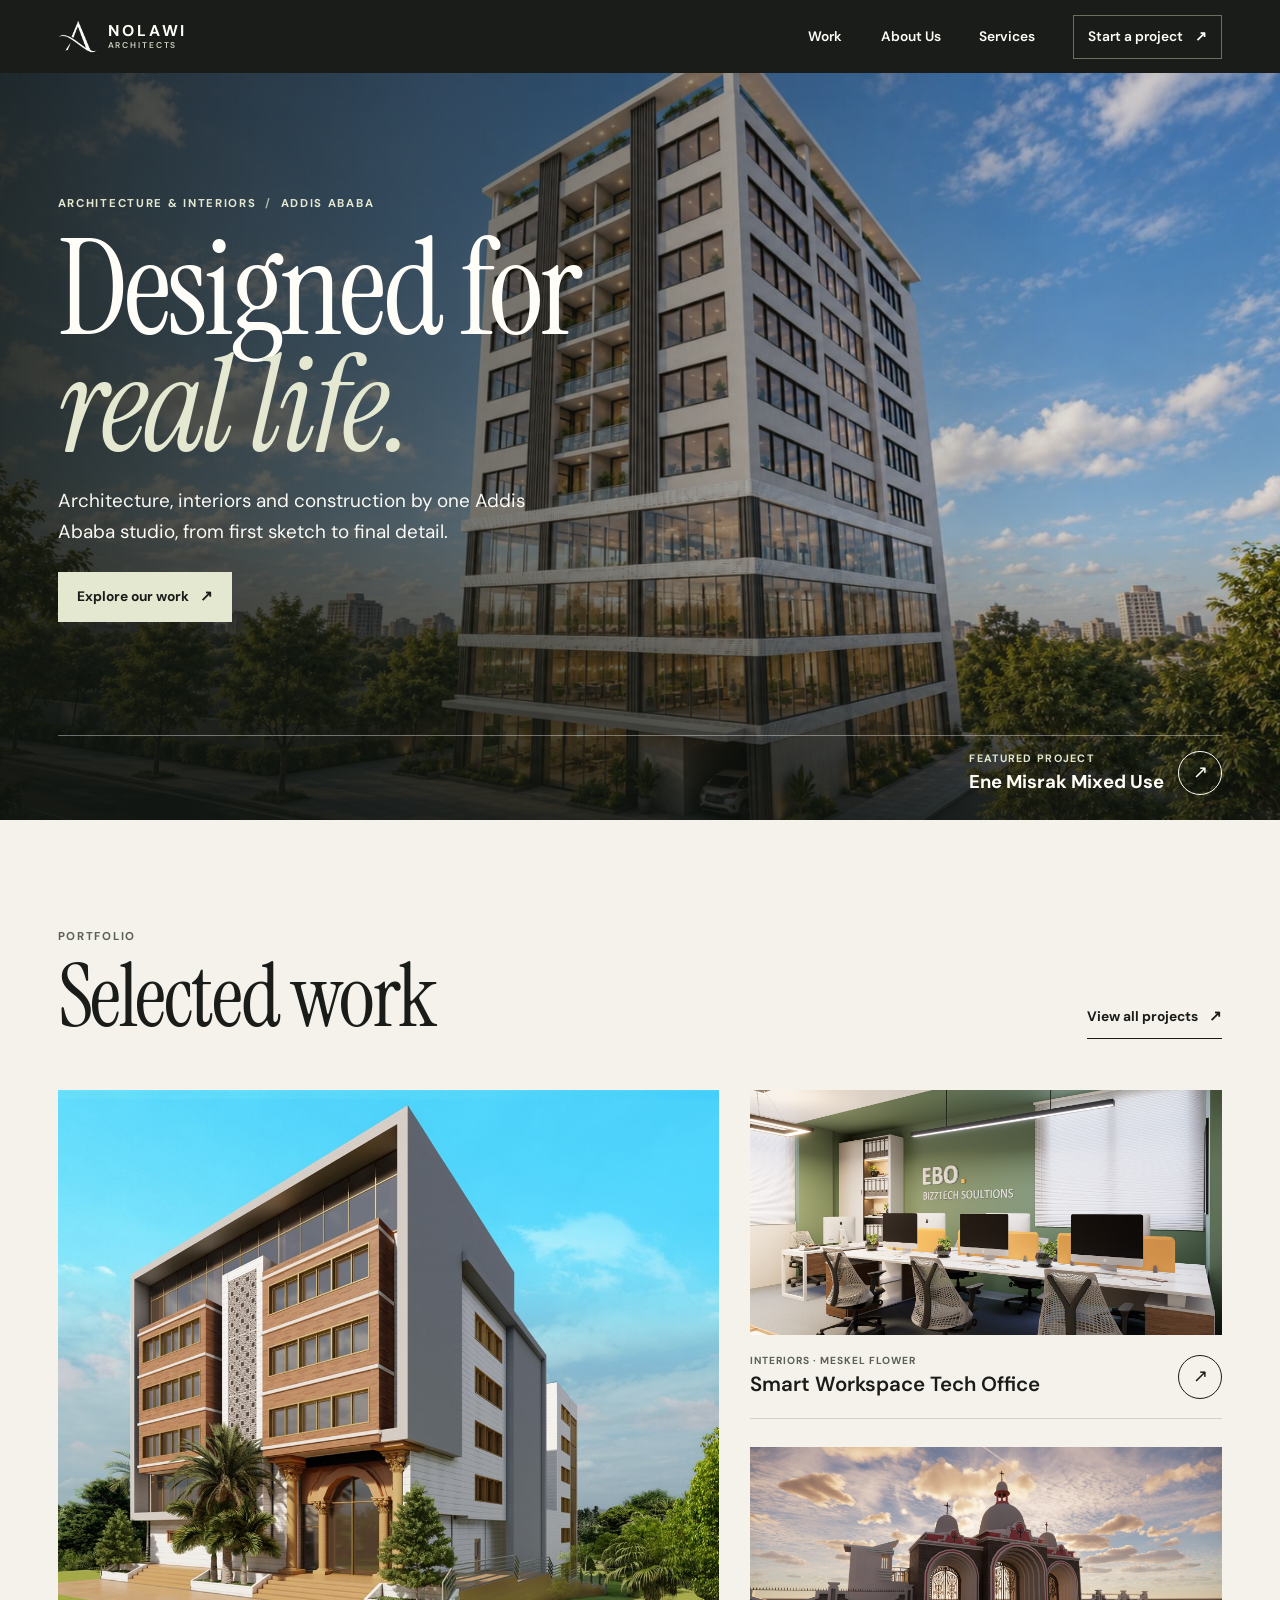
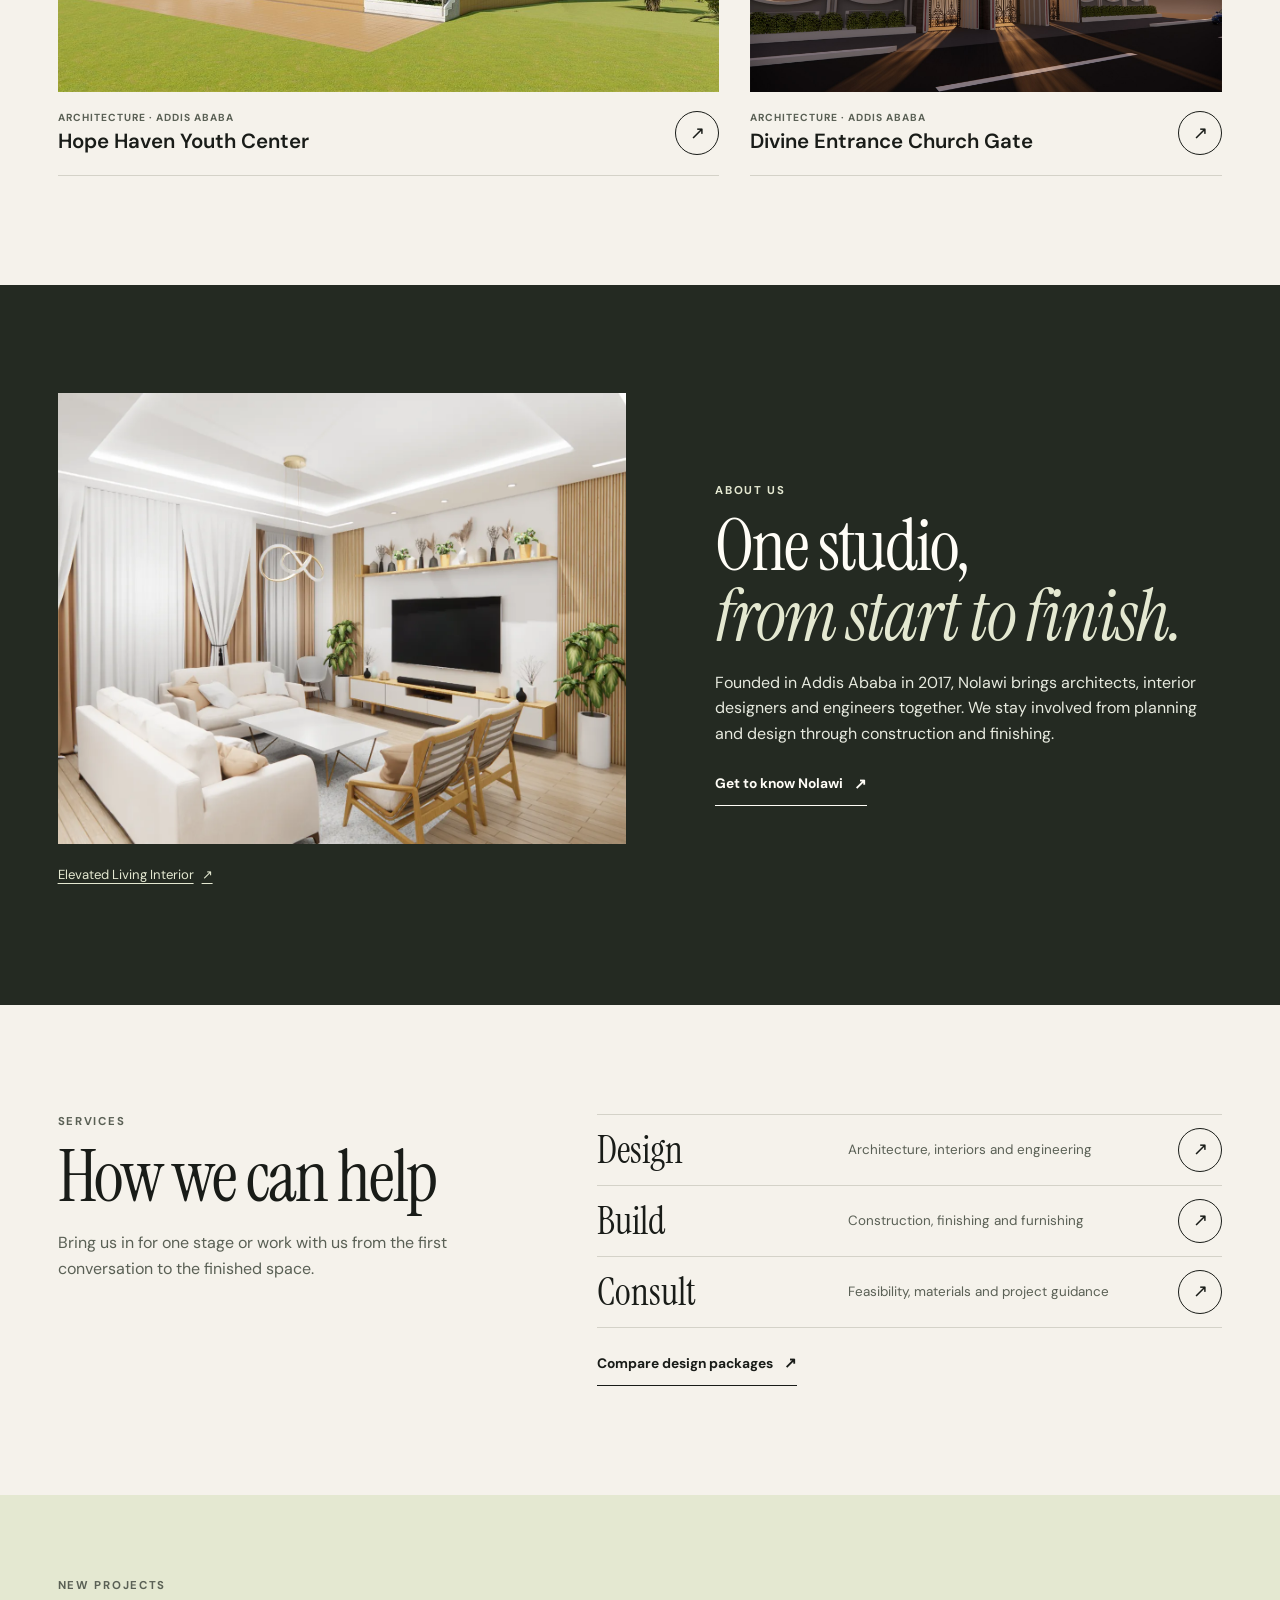
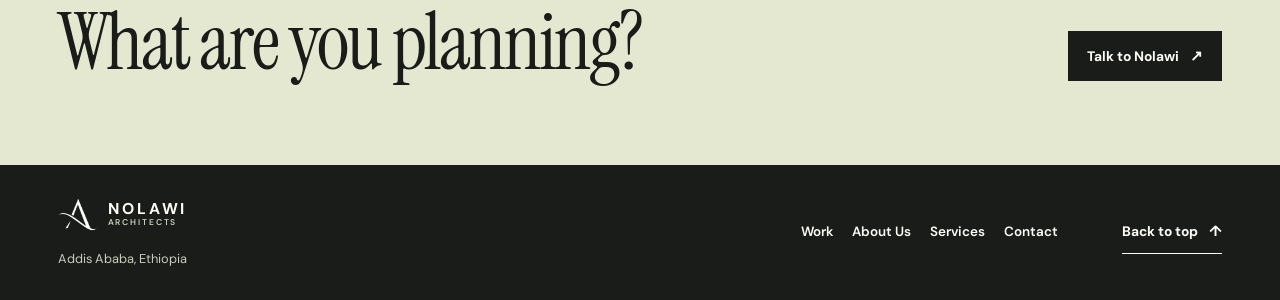
==== commit d30285f0: "Restore Nolawi visual identity with a compact mobile hero" ====
--- a/index.html
+++ b/index.html
@@ -3,13 +3,13 @@
 <head>
   <meta charset="utf-8">
   <meta name="viewport" content="width=device-width,initial-scale=1">
-  <meta name="theme-color" content="#fffdf9">
+  <meta name="theme-color" content="#191c18">
   <meta name="description" content="Nolawi Architects is an Addis Ababa practice working across architecture, interiors, engineering and construction.">
   <title>Nolawi Architects | Architecture and Interiors in Addis Ababa</title>
   <link rel="icon" href="assets/nolawi-favicon.png" type="image/png">
   <link rel="preload" href="assets/fonts/instrument-serif.woff2" as="font" type="font/woff2" crossorigin>
-  <link rel="stylesheet" href="styles.css?v=20261125-4">
-  <script src="script.js?v=20261125-4" defer></script>
+  <link rel="stylesheet" href="styles.css?v=20261125-5">
+  <script src="script.js?v=20261125-5" defer></script>
 </head>
 <body id="top">
   <a class="skip-link" href="#main-content">Skip to main content</a>
@@ -33,46 +33,46 @@
 
   <main id="main-content" tabindex="-1">
     <section class="hero" aria-labelledby="home-title" data-hero-slider>
+      <div class="hero-slides" aria-hidden="true">
+        <img class="hero-slide is-active" src="assets/project-05.jpg" data-project="ene-misrak" alt="" fetchpriority="high" decoding="async">
+        <img class="hero-slide" data-src="assets/project-01.jpg" data-project="hope-haven" alt="" decoding="async">
+        <img class="hero-slide" data-src="assets/project-04.jpg" data-project="divine-entrance" alt="" decoding="async">
+        <img class="hero-slide" data-src="assets/project-13.jpg" data-project="ebo-bizztech" alt="" decoding="async">
+      </div>
       <div class="shell hero-inner">
         <div class="hero-intro">
+          <p class="eyebrow">Architecture &amp; interiors <span aria-hidden="true">/</span> Addis Ababa</p>
           <h1 id="home-title" class="display">Designed for <em>real life.</em></h1>
-          <p class="hero-copy">Architecture and interiors, designed and delivered in Addis Ababa.</p>
-          <a class="text-link" href="#work">Explore our work <span aria-hidden="true">↓</span></a>
+          <p class="hero-copy">Architecture, interiors and construction by one Addis Ababa studio, from first sketch to final detail.</p>
+          <a class="button button--light" href="work.html">Explore our work <span aria-hidden="true">↗</span></a>
         </div>
-        <figure class="hero-media">
-          <div class="hero-slides" aria-hidden="true">
-            <img class="hero-slide is-active" src="assets/project-08.jpg" data-project="elevated-living-interior" alt="" fetchpriority="high" decoding="async">
-            <img class="hero-slide" data-src="assets/project-11.jpg" data-project="rental-apartment" alt="" decoding="async">
-            <img class="hero-slide" data-src="assets/project-05.jpg" data-project="ene-misrak" alt="" decoding="async">
-            <img class="hero-slide" data-src="assets/project-17.jpg" data-project="outdoor-bar" alt="" decoding="async">
-          </div>
-          <figcaption class="hero-foot">
-            <button class="hero-motion" type="button" data-hero-motion hidden>Pause background rotation</button>
-            <a class="hero-project" data-hero-link href="project.html?slug=elevated-living-interior">
-              <span data-hero-title>Elevated Living Interior</span> <span aria-hidden="true">↗</span>
-            </a>
-          </figcaption>
-        </figure>
+        <div class="hero-foot">
+          <button class="hero-motion" type="button" data-hero-motion hidden>Pause background rotation</button>
+          <a class="hero-project" data-hero-link href="project.html?slug=ene-misrak">
+            <span><small>Featured project</small><strong data-hero-title>Ene Misrak Mixed Use</strong></span>
+            <span class="circle-arrow" aria-hidden="true">↗</span>
+          </a>
+        </div>
       </div>
     </section>
 
     <section class="featured shell" id="work" aria-labelledby="featured-title">
       <div class="section-heading">
-        <h2 class="display" id="featured-title">Selected work</h2>
-        <a class="text-link" href="work.html" aria-label="View all projects">View all <span aria-hidden="true">↗</span></a>
+        <div><p class="eyebrow">Portfolio</p><h2 class="display" id="featured-title">Selected work</h2></div>
+        <a class="text-link" href="work.html">View all projects <span aria-hidden="true">↗</span></a>
       </div>
       <div class="home-projects">
-        <a class="home-project home-project--lead" href="project.html?slug=elegant-living">
-          <div class="home-project-image"><img src="assets/project-07.jpg" alt="Kitchen with warm timber accents and pale cabinetry in Elegant Living Apartment" loading="lazy" decoding="async"></div>
-          <div class="home-project-info"><div><p class="eyebrow">Interiors · Addis Ababa</p><h3>Elegant Living Apartment</h3></div><span class="circle-arrow" aria-hidden="true">↗</span></div>
-        </a>
-        <a class="home-project" href="project.html?slug=hope-haven">
+        <a class="home-project home-project--lead" href="project.html?slug=hope-haven">
           <div class="home-project-image"><img src="assets/project-01.jpg" alt="Architectural rendering of Hope Haven Youth Center" loading="lazy" decoding="async"></div>
           <div class="home-project-info"><div><p class="eyebrow">Architecture · Addis Ababa</p><h3>Hope Haven Youth Center</h3></div><span class="circle-arrow" aria-hidden="true">↗</span></div>
         </a>
         <a class="home-project" href="project.html?slug=ebo-bizztech">
           <div class="home-project-image"><img src="assets/project-13.jpg" alt="Green-accented open workstation at EBO BizzTech" loading="lazy" decoding="async"></div>
           <div class="home-project-info"><div><p class="eyebrow">Interiors · Meskel Flower</p><h3>Smart Workspace Tech Office</h3></div><span class="circle-arrow" aria-hidden="true">↗</span></div>
+        </a>
+        <a class="home-project" href="project.html?slug=divine-entrance">
+          <div class="home-project-image"><img src="assets/project-04.jpg" alt="Arched entrance to Bihere Tsige St. Mary Church" loading="lazy" decoding="async"></div>
+          <div class="home-project-info"><div><p class="eyebrow">Architecture · Addis Ababa</p><h3>Divine Entrance Church Gate</h3></div><span class="circle-arrow" aria-hidden="true">↗</span></div>
         </a>
       </div>
     </section>
--- a/styles.css
+++ b/styles.css
@@ -23,16 +23,16 @@
 }
 
 :root {
-  --paper: #f7f5f1;
-  --white: #fffdf9;
-  --ink: #282420;
-  --coal: #443e38;
-  --quiet: #655d54;
-  --line: #d9d1c7;
-  --accent: #e9dfd2;
-  --clay: #745844;
-  --sand: #eee8df;
-  --dark: #332d27;
+  --paper: #f5f2eb;
+  --white: #fffdf7;
+  --ink: #191c18;
+  --coal: #373c32;
+  --quiet: #5a6055;
+  --line: #d4d2c8;
+  --accent: #e4e8d1;
+  --clay: #904c36;
+  --sand: #eae5d9;
+  --dark: #242a22;
   --gutter: clamp(18px, 4.5vw, 76px);
   --edge: var(--gutter);
   --max: 1440px;
@@ -50,8 +50,9 @@
 button, input, textarea, select { font: inherit; }
 a { color: inherit; text-decoration: none; }
 h1, h2, h3, p, figure { margin: 0; }
-:focus-visible { outline: 2px solid var(--clay); outline-offset: 4px; }
-::selection { color: var(--ink); background: var(--accent); }
+:focus-visible { outline: 3px solid #6f8c60; outline-offset: 4px; }
+:where(.site-header, .site-footer, .hero) :focus-visible { outline-color: #d9edae; }
+::selection { color: var(--ink); background: #dce5bc; }
 main[tabindex="-1"]:focus { outline: none; }
 
 .shell { width: min(calc(100% - 2 * var(--gutter)), var(--max)); margin-inline: auto; }
@@ -66,9 +67,9 @@
 .button, .text-link, .circle-arrow { display: inline-flex; align-items: center; justify-content: center; }
 .button, .text-link { gap: .8em; font-size: .86rem; font-weight: 700; line-height: 1.25; }
 .button { min-height: 50px; padding: 12px 18px; border: 1px solid transparent; background: var(--ink); color: var(--white); transition: background .2s, color .2s; }
-.button:hover { background: var(--clay); }
+.button:hover { background: #353f2e; }
 .button--light { color: var(--ink); background: var(--accent); }
-.button--light:hover { color: var(--ink); background: var(--sand); }
+.button--light:hover { color: var(--ink); background: #f2f5e6; }
 .text-link { width: fit-content; min-height: 44px; border-bottom: 1px solid currentColor; }
 .text-link:hover { color: var(--clay); }
 .button span, .text-link span { flex: none; font-size: 1.08em; }
@@ -77,45 +78,49 @@
 .skip-link, .hero-motion:not(:focus-visible) { position: absolute; z-index: 40; width: 1px; height: 1px; overflow: hidden; clip-path: inset(50%); white-space: nowrap; }
 .skip-link:focus { position: fixed; top: 12px; left: 12px; width: auto; height: auto; padding: 10px 16px; clip-path: none; color: var(--ink); background: var(--accent); }
 
-.site-header { position: sticky; z-index: 20; top: 0; color: var(--ink); background: var(--white); border-bottom: 1px solid var(--line); }
-.site-header-inner { display: flex; align-items: center; justify-content: space-between; min-height: 69px; gap: 22px; }
+.site-header { position: sticky; z-index: 20; top: 0; color: var(--white); background: var(--ink); }
+.site-header-inner { display: flex; align-items: center; justify-content: space-between; min-height: 73px; gap: 22px; }
 .brand { display: inline-flex; width: fit-content; align-items: center; gap: 11px; flex-shrink: 0; }
 .brand img { width: 39px; height: 39px; object-fit: contain; }
-.site-header .brand img, .site-footer .brand img { filter: brightness(0); }
 .brand-type { display: grid; gap: 3px; font-size: .98rem; font-weight: 700; line-height: 1; letter-spacing: .19em; text-transform: uppercase; }
-.brand-type small { font-size: .53rem; font-weight: 600; letter-spacing: .22em; color: var(--quiet); }
+.brand-type small { font-size: .53rem; font-weight: 600; letter-spacing: .22em; color: #c8cebb; }
 .site-nav { display: flex; align-items: center; gap: clamp(17px, 3vw, 44px); font-size: .86rem; font-weight: 600; }
 .site-nav a { display: inline-flex; min-height: 44px; align-items: center; white-space: nowrap; }
-.site-nav a:hover, .site-nav a[aria-current="page"] { color: var(--clay); }
+.site-nav a:hover, .site-nav a[aria-current="page"] { color: var(--accent); }
 .site-nav a[aria-current="page"]:not(.nav-cta) { text-decoration: underline; text-underline-offset: 6px; }
-.site-nav .nav-cta { gap: 12px; padding-inline: 14px; border: 1px solid var(--line); }
+.site-nav .nav-cta { gap: 12px; padding-inline: 14px; border: 1px solid #69715e; }
 .site-nav .nav-cta:hover, .site-nav .nav-cta[aria-current="page"] { border-color: var(--accent); background: var(--accent); color: var(--ink); }
 .menu-toggle { display: none; }
 
-.hero { padding-block: clamp(32px, 5vw, 76px); }
-.hero-inner { display: grid; grid-template-columns: minmax(0, .82fr) minmax(0, 1.4fr); align-items: center; gap: clamp(22px, 5vw, 82px); }
-.hero .display { margin-bottom: 16px; font-size: clamp(4rem, 7.1vw, 7.6rem); line-height: .94; }
-.hero .display em { display: block; font-weight: 400; color: var(--clay); }
-.hero-copy { max-width: 33ch; margin-bottom: 16px; color: var(--quiet); font-size: clamp(1rem, 1.4vw, 1.17rem); text-wrap: pretty; }
-.hero-media { min-width: 0; }
-.hero-slides { position: relative; isolation: isolate; overflow: hidden; min-height: 320px; aspect-ratio: 1.48; background: var(--sand); }
-.hero-slide { position: absolute; inset: 0; width: 100%; height: 100%; object-fit: cover; opacity: 0; transition: opacity 1.4s ease; }
+.hero { position: relative; isolation: isolate; display: grid; min-height: clamp(625px, 83svh, 870px); background: #303931; color: var(--white); }
+.hero-slides, .hero::after { position: absolute; z-index: -1; inset: 0; overflow: hidden; }
+.hero-slide { position: absolute; inset: 0; width: 100%; height: 100%; object-fit: cover; object-position: center 48%; opacity: 0; transition: opacity 1.4s ease; }
 .hero-slide.is-active { z-index: 1; opacity: 1; }
 .hero-slide.is-leaving { opacity: 1; }
-.hero-slide[data-project="ene-misrak"] { object-position: center 46%; }
 .hero.is-rotating .hero-slide:is(.is-active, .is-leaving) { animation: hero-zoom 11.5s linear both; }
 .hero.is-motion-paused .hero-slide { animation-play-state: paused; }
 @keyframes hero-zoom {
   from { transform: scale(1); }
   to { transform: scale(1.055); }
 }
-.hero-foot { position: relative; display: flex; justify-content: flex-end; }
-.hero-project { display: inline-flex; align-items: center; gap: 8px; min-height: 44px; color: var(--quiet); font-size: .82rem; }
-.hero-project:hover { color: var(--clay); text-decoration: underline; text-underline-offset: 3px; }
-.hero-motion { align-self: center; margin-right: auto; padding: 6px 9px; border: 1px solid var(--line); color: var(--ink); background: var(--white); cursor: pointer; font-size: .82rem; }
-
-.featured { border-top: 1px solid var(--line); padding-block: clamp(32px, 4.5vw, 70px) var(--spacing); }
-.featured .section-heading .display { margin-top: 0; font-size: clamp(3.1rem, 6vw, 6.25rem); }
+.hero-slide[data-project="ebo-bizztech"] { object-position: center 54%; }
+.hero::after { content: ''; background: linear-gradient(90deg, rgba(14, 19, 15, .86), rgba(14, 19, 15, .50) 44%, rgba(14, 19, 15, .12) 84%), linear-gradient(0deg, rgba(14, 19, 15, .75), transparent 39%); }
+.hero-inner { display: grid; grid-template-rows: 1fr auto; gap: 48px; padding-block: 58px 25px; }
+.hero-intro { align-self: center; }
+.hero .eyebrow { color: var(--accent); }
+.hero .eyebrow span { margin-inline: .35em; opacity: .7; }
+.hero .display { max-width: 12ch; margin: 18px 0 22px; font-size: clamp(5rem, 10.4vw, 10.9rem); line-height: .88; }
+.hero .display em { display: block; font-weight: 400; color: var(--accent); }
+.hero-copy { max-width: 39ch; margin-bottom: 25px; font-size: clamp(1rem, 1.5vw, 1.18rem); color: #faf9f4; text-wrap: pretty; }
+.hero-foot { position: relative; display: flex; justify-content: flex-end; padding-top: 15px; border-top: 1px solid rgba(255,255,255,.38); }
+.hero-project { display: inline-flex; align-items: center; gap: 14px; min-height: 44px; }
+.hero-project small, .hero-project strong { display: block; line-height: 1.3; }
+.hero-project small { margin-bottom: 4px; color: var(--accent); font-size: .67rem; font-weight: 700; letter-spacing: .12em; text-transform: uppercase; }
+.hero-project strong { font-size: clamp(.9rem, 1.45vw, 1.22rem); }
+.hero-project:hover .circle-arrow { color: var(--ink); border-color: var(--accent); background: var(--accent); }
+.hero-motion { align-self: center; margin-right: auto; padding: 8px; border: 1px solid var(--accent); color: var(--white); background: var(--ink); cursor: pointer; }
+
+.featured { padding-block: var(--spacing); }
 .home-projects { display: grid; grid-template-columns: minmax(0, 1.4fr) minmax(0, 1fr); gap: 28px clamp(16px, 2.4vw, 36px); }
 .home-project { display: flex; flex-direction: column; min-width: 0; border-bottom: 1px solid var(--line); }
 .home-project--lead { grid-row: span 2; }
@@ -129,15 +134,16 @@
 .home-project-info h3 { margin-top: 3px; font-size: clamp(.96rem, 1.6vw, 1.3rem); font-weight: 600; line-height: 1.35; }
 .home-project:hover .circle-arrow, .service-row:hover .circle-arrow { background: var(--ink); color: var(--white); border-color: var(--ink); }
 
-.home-practice { padding-block: var(--spacing); background: var(--sand); }
+.home-practice { padding-block: var(--spacing); background: var(--dark); color: var(--white); }
 .home-practice-inner { display: grid; grid-template-columns: minmax(0, 1.12fr) minmax(0, 1fr); align-items: center; gap: clamp(30px, 7vw, 102px); }
 .practice-image img { width: 100%; aspect-ratio: 1.26; object-fit: cover; }
-.practice-image figcaption { margin-top: 8px; font-size: .82rem; color: var(--quiet); }
+.practice-image figcaption { margin-top: 8px; font-size: .82rem; color: var(--accent); }
 .practice-image figcaption a { display: inline-flex; align-items: center; gap: 8px; min-height: 44px; text-decoration: underline; text-underline-offset: 4px; }
 .practice-intro .display, .home-services .display { margin-block: 12px 18px; font-size: clamp(3.3rem, 5.6vw, 6rem); }
-.practice-intro .eyebrow, .practice-intro em { color: var(--clay); }
+.practice-intro .eyebrow, .practice-intro em { color: var(--accent); }
 .practice-intro em { display: block; }
-.practice-intro > p:not(.eyebrow) { max-width: 48ch; margin-bottom: 16px; color: var(--quiet); }
+.practice-intro > p:not(.eyebrow) { max-width: 48ch; margin-bottom: 16px; color: #e7eadf; }
+.practice-intro .text-link:hover { color: var(--accent); }
 
 .home-services { display: grid; grid-template-columns: minmax(0, .85fr) minmax(0, 1.15fr); gap: clamp(26px, 6vw, 96px); padding-block: var(--spacing); }
 .services-intro { max-width: 40ch; color: var(--quiet); }
@@ -150,44 +156,42 @@
 .contact-panel { padding-block: clamp(46px, 6.5vw, 90px); color: var(--ink); background: var(--accent); }
 .contact-panel-inner { display: flex; justify-content: space-between; align-items: end; flex-wrap: wrap; gap: 22px; }
 .contact-panel .display { margin-top: 10px; font-size: clamp(3.4rem, 6.2vw, 6.6rem); }
-.site-footer { padding-block: 30px; border-top: 1px solid var(--line); background: var(--white); color: var(--ink); }
+.site-footer { padding-block: 30px; background: var(--ink); color: var(--white); }
 .footer-inner { display: grid; grid-template-columns: minmax(0, 1fr) auto auto; align-items: center; gap: 20px clamp(24px, 5vw, 70px); }
-.footer-address p { margin-top: 8px; color: var(--quiet); font-size: .8rem; }
+.footer-address p { margin-top: 8px; color: #c8cebb; font-size: .8rem; }
 .footer-nav { display: flex; flex-wrap: wrap; gap: 1px 19px; font-size: .84rem; font-weight: 600; }
 .footer-nav a { display: inline-flex; align-items: center; min-height: 44px; }
-.footer-nav a:hover, .site-footer .text-link:hover { color: var(--clay); }
+.footer-nav a:hover, .site-footer .text-link:hover { color: var(--accent); }
 .to-top { justify-self: start; white-space: nowrap; }
-
-@media (max-width: 840px) {
-  .hero { padding-block: clamp(20px, 5vw, 38px) 0; }
-  .hero-inner { grid-template-columns: minmax(0, 1fr); gap: 15px; }
-  .hero .display { margin-bottom: 6px; font-size: clamp(2.85rem, 10vw, 5.1rem); line-height: 1; }
-  .hero .display em { display: inline; }
-  .hero-copy { margin-bottom: 2px; font-size: .98rem; }
-  .hero-intro > .text-link { border-bottom: 0; text-decoration: underline; text-underline-offset: 4px; }
-  .hero-slides { min-height: 0; aspect-ratio: 1.65; max-height: 360px; }
-  .hero-motion:focus-visible { position: absolute; bottom: calc(100% + 9px); left: 9px; }
-  .featured { padding-top: 18px; }
-  .featured .section-heading { gap: 4px 16px; align-items: center; margin-bottom: 12px; }
-  .featured .section-heading .display { font-size: clamp(2.5rem, 8vw, 4.4rem); }
-  .featured .section-heading .text-link { font-size: .77rem; }
-}
 
 @media (max-width: 760px) {
   .site-header-inner { flex-wrap: wrap; gap: 0 10px; min-height: 64px; }
   .brand { min-height: 53px; }
   .brand img { width: 34px; height: 34px; }
-  .menu-toggle { display: inline-flex; align-items: center; justify-content: center; gap: 11px; min-height: 44px; padding: 5px 9px; border: 1px solid var(--line); background: transparent; color: var(--ink); cursor: pointer; font-size: .78rem; font-weight: 700; }
+  .menu-toggle { display: inline-flex; align-items: center; justify-content: center; gap: 11px; min-height: 44px; padding: 5px 9px; border: 1px solid #69715e; background: transparent; color: var(--white); cursor: pointer; font-size: .78rem; font-weight: 700; }
   .menu-icon { position: relative; width: 15px; height: 11px; border-top: 1px solid; border-bottom: 1px solid; }
   .menu-toggle[aria-expanded="true"] .menu-icon { border: 0; }
   .menu-toggle[aria-expanded="true"] .menu-icon::before, .menu-toggle[aria-expanded="true"] .menu-icon::after { position: absolute; inset: 5px 0 auto; height: 1px; content: ''; background: currentColor; transform: rotate(45deg); }
   .menu-toggle[aria-expanded="true"] .menu-icon::after { transform: rotate(-45deg); }
   .site-nav { flex: 1 0 100%; flex-wrap: wrap; gap: 0 16px; padding-bottom: 7px; }
   .site-nav .nav-cta { padding-inline: 8px; }
-  .nav-enhanced .site-nav { position: absolute; inset: 100% 0 auto; display: none; flex-direction: column; align-items: stretch; gap: 0; max-height: calc(100dvh - 64px); overflow: auto; padding: 4px var(--gutter) 20px; border-block: 1px solid var(--line); background: var(--white); }
+  .nav-enhanced .site-nav { position: absolute; inset: 100% 0 auto; display: none; flex-direction: column; align-items: stretch; gap: 0; max-height: calc(100dvh - 64px); overflow: auto; padding: 4px var(--gutter) 20px; border-top: 1px solid #424838; background: var(--ink); }
   .nav-enhanced .site-nav.is-open { display: flex; }
-  .nav-enhanced .site-nav a { min-height: 53px; border-bottom: 1px solid var(--line); }
-  .nav-enhanced .site-nav .nav-cta { margin-top: 10px; padding-inline: 12px; border: 1px solid var(--line); justify-content: space-between; }
+  .nav-enhanced .site-nav a { min-height: 53px; border-bottom: 1px solid #424838; }
+  .nav-enhanced .site-nav .nav-cta { margin-top: 10px; padding-inline: 12px; border: 1px solid #69715e; justify-content: space-between; }
+  .hero { min-height: clamp(375px, 48svh, 460px); }
+  .hero-inner { gap: 16px; padding-block: 23px 12px; }
+  .hero .display { margin-block: 10px 12px; font-size: clamp(3.4rem, 12vw, 5.7rem); }
+  .hero-copy { margin-bottom: 13px; font-size: .96rem; line-height: 1.45; }
+  .hero-intro .button { min-height: 44px; padding: 8px 14px; }
+  .hero-foot { padding-top: 9px; }
+  .hero-project .circle-arrow { width: 40px; height: 40px; }
+  .featured { padding-top: 22px; }
+  .featured .section-heading { gap: 4px 12px; margin-bottom: 15px; align-items: end; }
+  .featured .section-heading .display { margin-top: 4px; font-size: clamp(2.35rem, 10vw, 4.2rem); }
+  .featured .section-heading .text-link { white-space: nowrap; font-size: .76rem; }
+  .hero::after { background: linear-gradient(90deg, rgba(14,19,15,.73), rgba(14,19,15,.29)), linear-gradient(0deg, rgba(14,19,15,.79), transparent 70%); }
+  .hero-motion:focus-visible { position: absolute; bottom: calc(100% + 12px); left: 0; }
   .home-projects, .home-practice-inner, .home-services { grid-template-columns: minmax(0, 1fr); }
   .home-project--lead { grid-row: auto; }
   .home-project .home-project-image { aspect-ratio: 1.4; }
@@ -198,9 +202,10 @@
 }
 
 @media (max-width: 380px) {
-  .hero .display { font-size: clamp(2.5rem, 12vw, 2.8rem); }
+  .hero .display { font-size: clamp(3.1rem, 13.8vw, 3.4rem); }
+  .hero .eyebrow { font-size: .63rem; letter-spacing: .105em; }
   .featured .section-heading { flex-wrap: nowrap; }
-  .featured .section-heading .text-link { white-space: nowrap; }
+  .featured .section-heading .display { font-size: 2.15rem; }
   .service-row { grid-template-columns: minmax(4.4rem, .66fr) minmax(0, 1fr) auto; gap: 7px; }
   .footer-inner { gap: 14px 8px; }
 }
